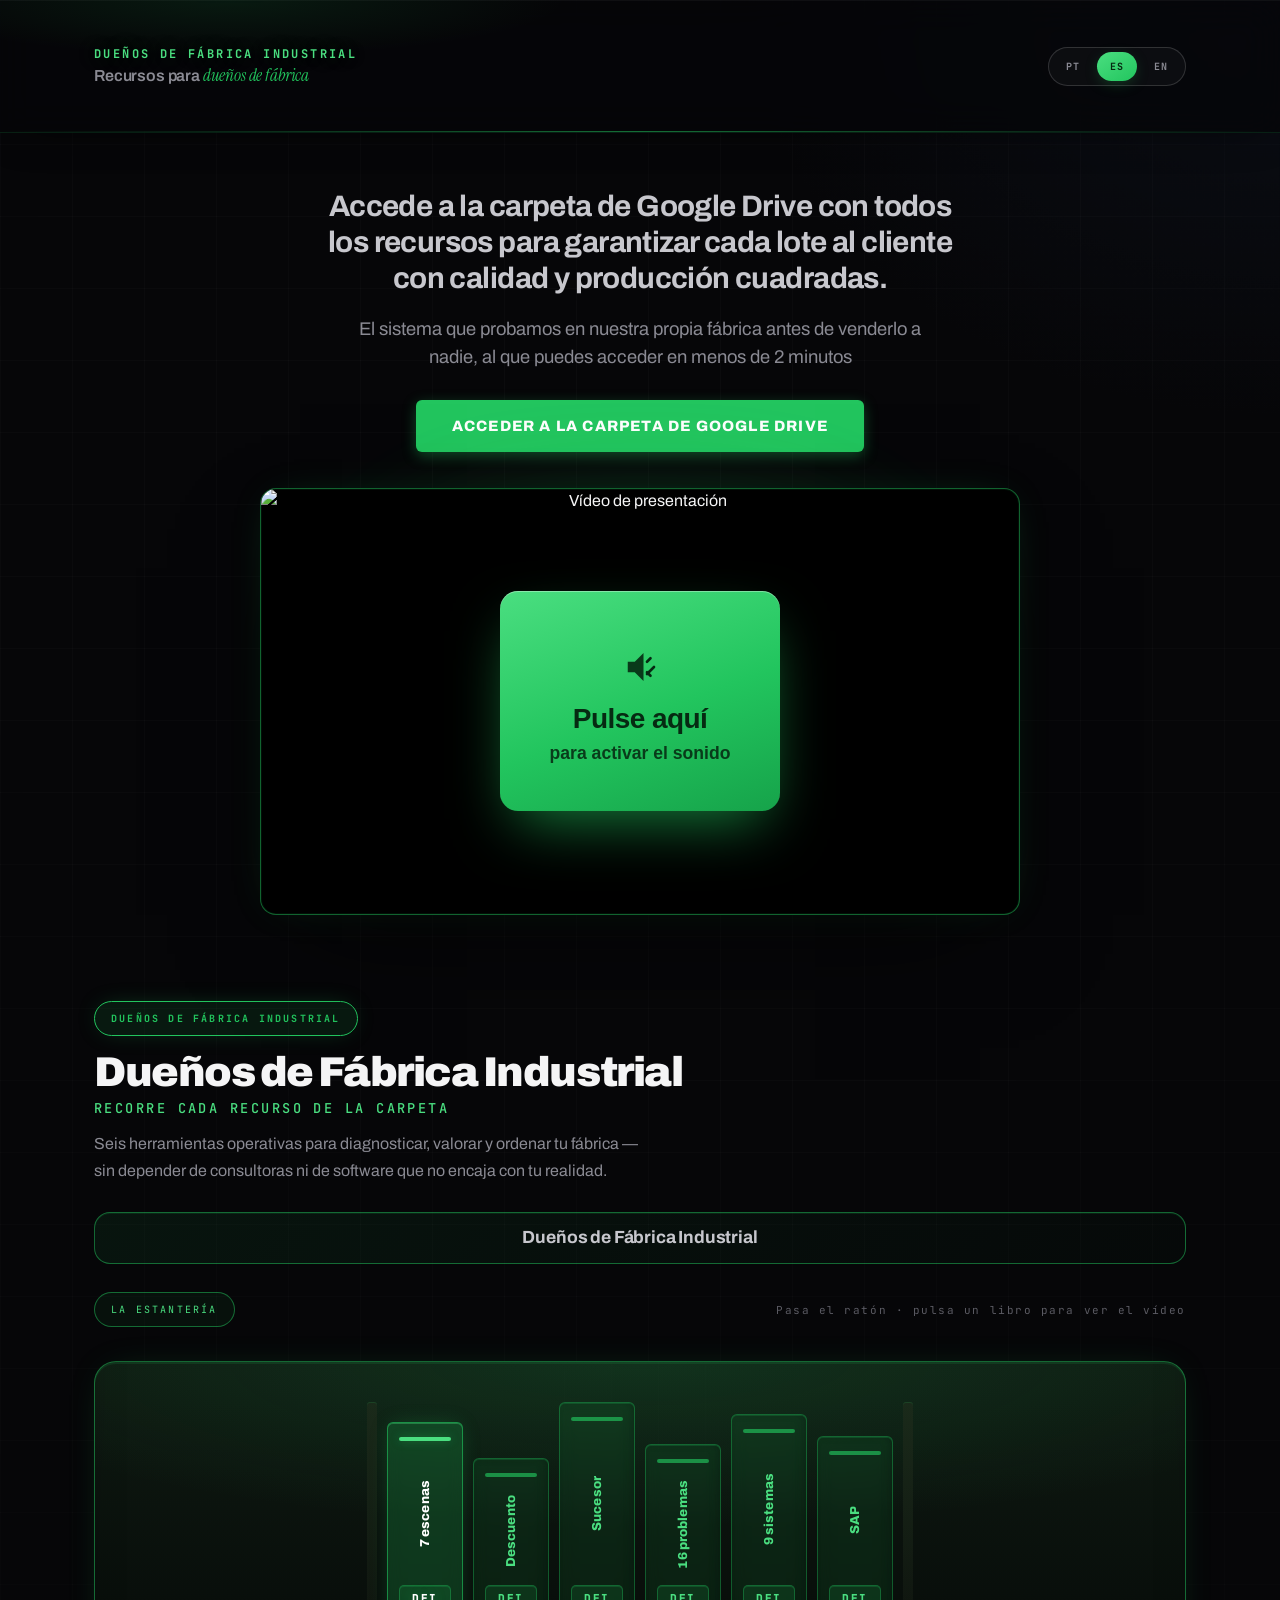
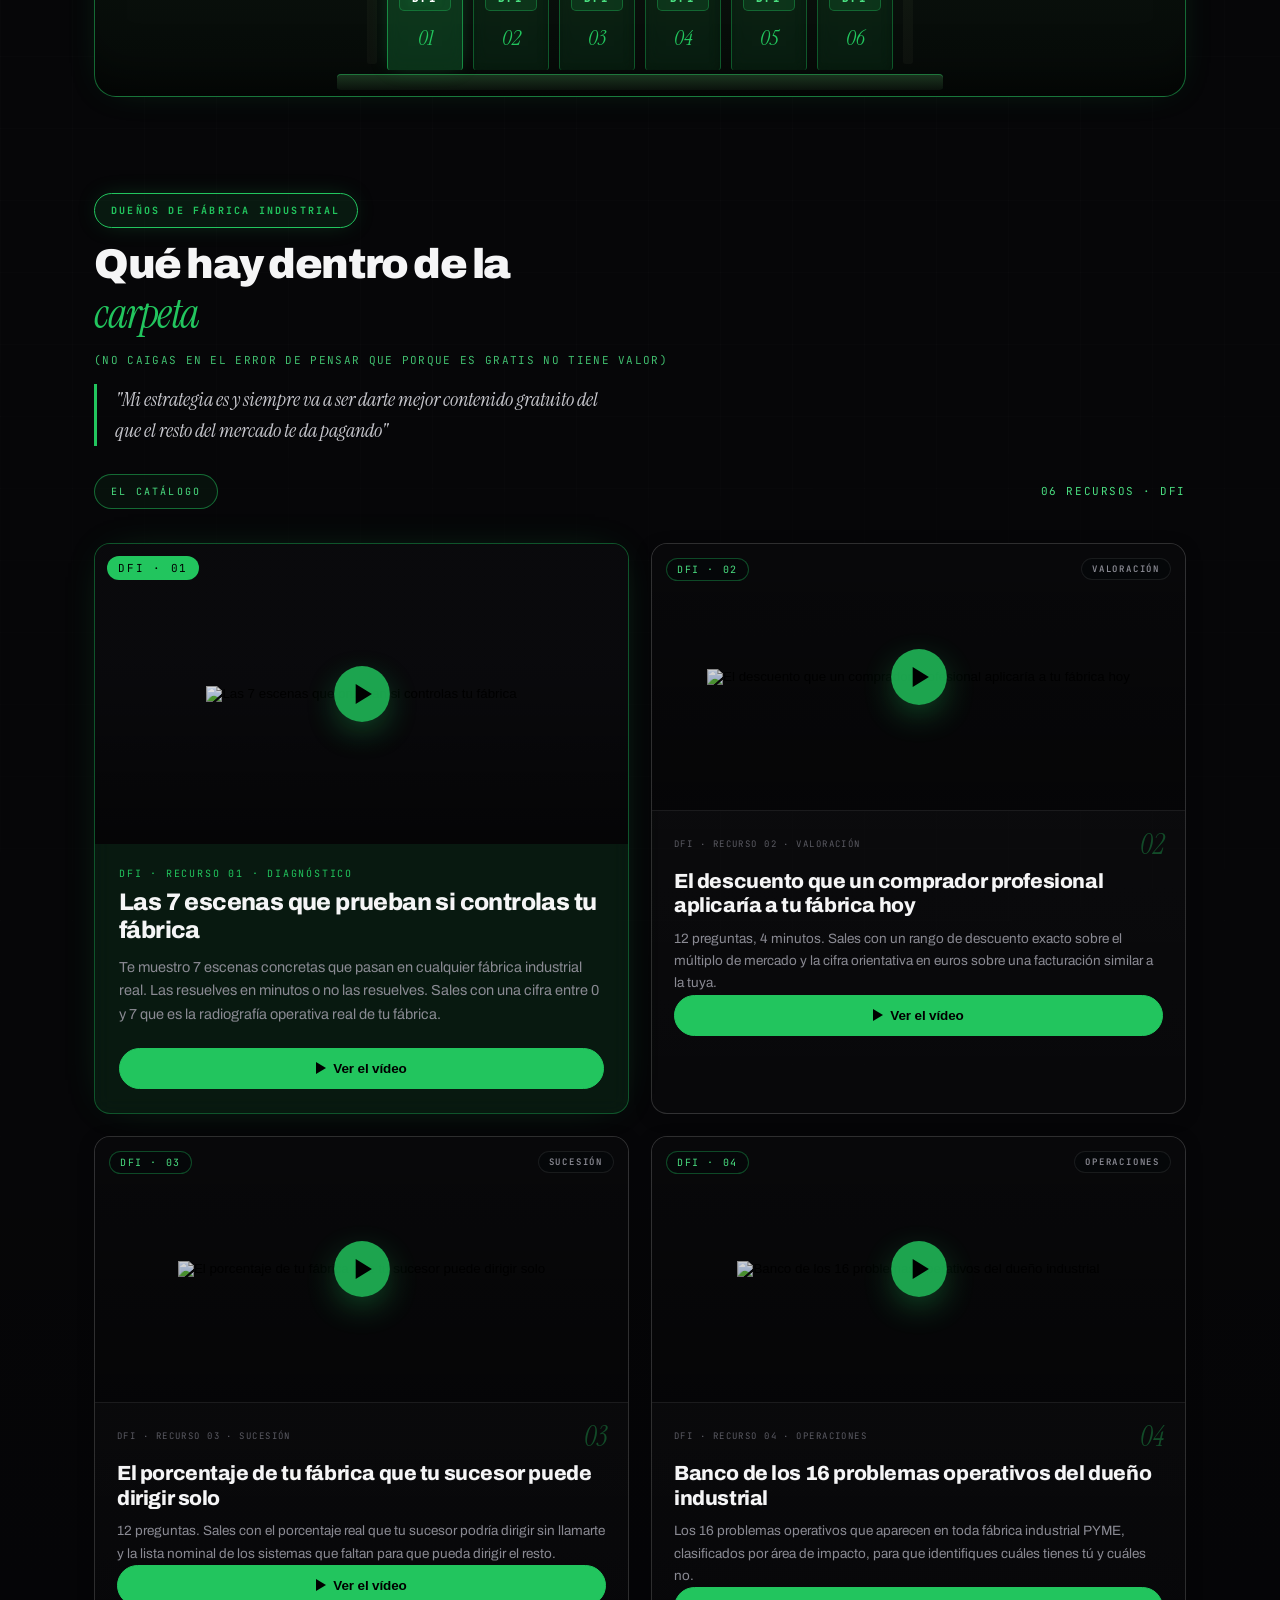
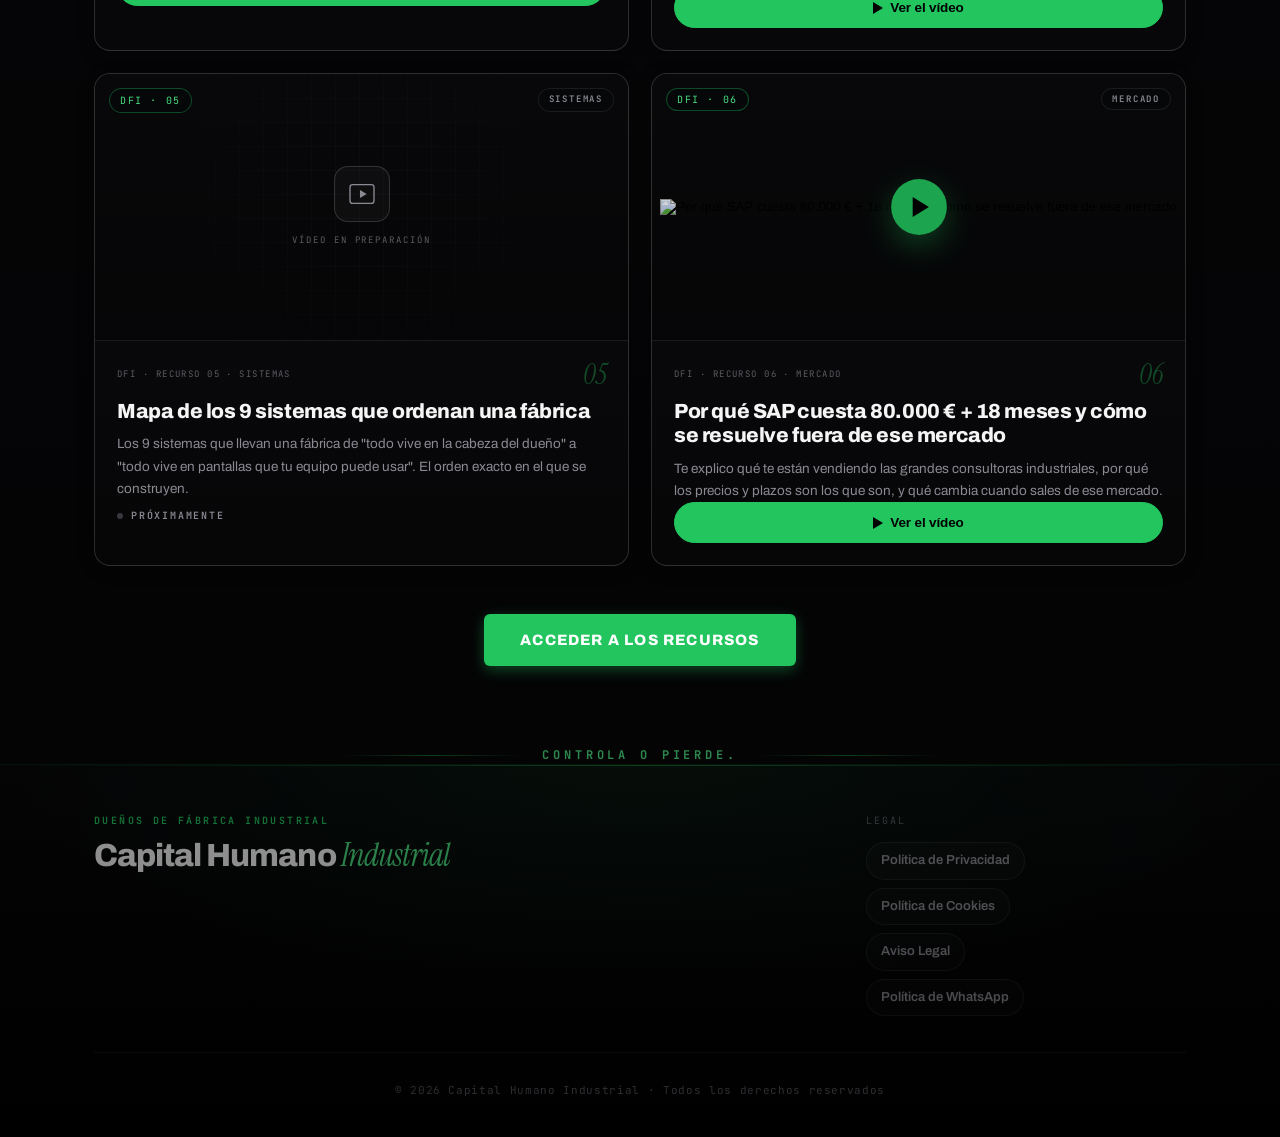
==== index.html @ e91a30bb "Add DFI resources site: HTML, styles, app logic and i18n. Includes the full static library with shel" ====
<!DOCTYPE html>
<html lang="es">
<head>
  <meta charset="UTF-8">
  <meta name="viewport" content="width=device-width, initial-scale=1.0">
  <meta name="description" content="Recursos operativos de Dueños de Fábrica Industrial — Capital Humano Industrial. Diagnóstico, valoración y sistemas para dueños de fábrica PYME.">
  <title>Dueños de Fábrica Industrial · Recursos</title>
  <link rel="stylesheet" href="css/style.css">
</head>
<body>
<div class="enr enr-biblioteca" id="top" data-brand="Dueños de Fábrica Industrial">

  <header class="siteTopbar" aria-label="Cabecera del sitio">
    <div class="siteTopbarLine" aria-hidden="true"></div>
    <div class="siteTopbarInner">
      <a class="siteTopbarBrand" href="#top">
        <span class="siteTopbarCopy">
          <span class="siteTopbarName" data-i18n="brandName">DUEÑOS DE FÁBRICA INDUSTRIAL</span>
          <span class="siteTopbarTag" data-i18n-html="brandTag">Recursos para <span class="serif">dueños de fábrica</span></span>
        </span>
      </a>
      <div class="siteLangSwitch" role="group" aria-label="Idioma" data-i18n-aria="langLabel">
        <button type="button" class="siteLangBtn" data-lang="pt" aria-pressed="false">PT</button>
        <button type="button" class="siteLangBtn is-active" data-lang="es" aria-pressed="true">ES</button>
        <button type="button" class="siteLangBtn" data-lang="en" aria-pressed="false">EN</button>
      </div>
    </div>
    <div class="siteTopbarShine" aria-hidden="true"></div>
  </header>

  <div class="inner">
    <header class="welcome">
      <p class="heroLead" data-rise data-i18n="heroLead">Accede a la carpeta de Google Drive con todos los recursos para garantizar cada lote al cliente con calidad y producción cuadradas.</p>
      <p class="heroSubhead" data-rise data-i18n="heroSubhead">El sistema que probamos en nuestra propia fábrica antes de venderlo a nadie, al que puedes acceder en menos de 2 minutos</p>
      <div class="driveCtaWrap" data-rise>
        <button type="button" class="driveCta" data-openform data-i18n="driveCta">ACCEDER A LA CARPETA DE GOOGLE DRIVE</button>
      </div>
      <div class="introVideo" id="morte-video" data-rise>
        <div class="vslShell">
          <div class="vslGlow"></div>
          <div class="vslFrame">
            <img class="vslPoster" id="vslPoster" src="https://img.youtube.com/vi/6r5Q8hMBE8w/maxresdefault.jpg" alt="Vídeo de presentación">
            <iframe id="introVideo" data-src="https://www.youtube.com/embed/6r5Q8hMBE8w?autoplay=1&mute=0&rel=0&modestbranding=1&playsinline=1" allow="accelerometer; autoplay; clipboard-write; encrypted-media; gyroscope; picture-in-picture; web-share" allowfullscreen title="Vídeo de presentación"></iframe>
            <button type="button" class="vslUnmute" id="vslUnmute" data-i18n-aria="vslUnmuteAria" aria-label="Activar el sonido del vídeo">
              <svg viewBox="0 0 64 64" width="56" height="56" fill="none" aria-hidden="true">
                <path d="M18 26v12h8l10 10V16L26 26h-8Z" fill="currentColor" opacity="0.9"/>
                <path d="M44 22l-4 4M48 32l-8 8M44 42l-4-4" stroke="currentColor" stroke-width="3" stroke-linecap="round"/>
              </svg>
              <span class="vslUnmuteTop" data-i18n="vslUnmuteTop">Pulse aquí</span>
              <span class="vslUnmuteBottom" data-i18n="vslUnmuteBottom">para activar el sonido</span>
            </button>
          </div>
        </div>
      </div>
    </header>

    <section class="section shelfSection" aria-labelledby="shelfTitle">
      <div class="shelfIntro" data-rise>
        <span class="pill pillBrand" data-i18n="pillBrand">DUEÑOS DE FÁBRICA INDUSTRIAL</span>
        <h2 class="sectionTitle shelfTitle" id="shelfTitle">
          <span class="sectionBrandName" data-i18n="shelfBrandName">Dueños de Fábrica Industrial</span>
          <span class="sectionBrandSub" data-i18n="shelfBrandSub">Recorre cada recurso de la carpeta</span>
        </h2>
        <p class="shelfLead" data-i18n="shelfLead">Seis herramientas operativas para diagnosticar, valorar y ordenar tu fábrica — sin depender de consultoras ni de software que no encaja con tu realidad.</p>
      </div>
      <div class="shelfBrandPlaque" data-rise aria-hidden="true">
        <span class="shelfBrandFull" data-i18n="shelfBrandFull">Dueños de Fábrica Industrial</span>
      </div>
      <div class="headRow headRowShelf" data-rise>
        <span class="pill" data-i18n="pillShelf">LA ESTANTERÍA</span>
        <span class="hint" data-i18n="shelfHint">Pasa el ratón · pulsa un libro para ver el vídeo</span>
      </div>
      <div class="shelfStage" data-rise>
        <span class="shelfWall"></span>
        <div class="shelfScroll">
          <div class="shelf" id="enrShelf">
            <span class="bookend"></span>
            <span class="bookend" data-end="r"></span>
            <span class="shelfLedge"></span>
          </div>
        </div>
      </div>
    </section>

    <!-- Vista estantería — carrossel de cartas -->
    <div class="shelfTheater" id="shelfTheater" role="dialog" aria-modal="true" aria-hidden="true" aria-labelledby="shelfTheaterTitle">
      <div class="shelfTheaterBackdrop" aria-hidden="true"></div>
      <div class="shelfTheaterInner">
        <button type="button" class="shelfTheaterClose" id="shelfTheaterClose" data-i18n-aria="theaterClose" aria-label="Cerrar estantería">✕</button>
        <div class="shelfTheaterStage">
          <p class="shelfTheaterDragHint" aria-hidden="true" data-i18n="theaterDragHint">Arrastra con el cursor · ← →</p>
          <div class="shelfTheaterCarousel" id="shelfTheaterCarousel"></div>
          <div class="theaterPlayerShell" id="theaterPlayerShell">
            <div id="theaterYtHost"></div>
            <div class="shelfTheaterNoVideo" id="shelfTheaterNoVideo" hidden>
              <span class="shelfTheaterNoVideoIcon" aria-hidden="true">
                <svg viewBox="0 0 48 48" width="40" height="40" fill="none">
                  <rect x="6" y="10" width="36" height="28" rx="4" stroke="currentColor" stroke-width="2"/>
                  <path d="M21 18l10 6-10 6V18Z" fill="currentColor"/>
                </svg>
              </span>
              <p class="shelfTheaterNoVideoText" data-i18n="theaterNoVideo">Vídeo en preparación</p>
              <p class="shelfTheaterNoVideoHint" data-i18n="theaterNoVideoHint">Selecciona otra carta</p>
            </div>
            <div class="shelfTheaterEnd" id="shelfTheaterEnd" hidden>
              <p class="shelfTheaterEndLabel" data-i18n="theaterEndLabel">Has terminado este recurso</p>
              <button type="button" class="shelfTheaterNextBtn" id="shelfTheaterNextBtn" data-i18n="theaterNext">Ver el próximo vídeo</button>
            </div>
          </div>
        </div>
        <div class="shelfTheaterMeta">
          <span class="shelfTheaterRef" id="shelfTheaterRef"></span>
          <h3 class="shelfTheaterTitle" id="shelfTheaterTitle"></h3>
          <p class="shelfTheaterSummary" id="shelfTheaterSummary"></p>
        </div>
      </div>
    </div>

    <section class="section catalogSection" aria-labelledby="catalogTitle">
      <div class="catalogIntro" data-rise>
        <span class="pill pillBrand" data-i18n="pillBrand">DUEÑOS DE FÁBRICA INDUSTRIAL</span>
        <h2 class="sectionTitle catalogTitle" id="catalogTitle" data-i18n-html="catalogTitle">Qué hay dentro de la <span class="serif">carpeta</span></h2>
        <p class="catalogWarning" data-i18n="catalogWarning">(No caigas en el error de pensar que porque es gratis no tiene valor)</p>
        <p class="catalogQuote" data-i18n="catalogQuote">"Mi estrategia es y siempre va a ser darte mejor contenido gratuito del que el resto del mercado te da pagando"</p>
      </div>
      <div class="headRow headRowCatalog" data-rise>
        <span class="pill" data-i18n="pillCatalog">EL CATÁLOGO</span>
        <span class="count" id="catalogCount">06 RECURSOS · DFI</span>
      </div>
      <div class="catalog" id="enrCatalog"></div>
      <div class="catalogCtaWrap" data-rise>
        <button type="button" class="driveCta" data-openform data-i18n="catalogCta">ACCEDER A LOS RECURSOS</button>
      </div>
    </section>
  </div>

  <div class="siteAnchor">
    <span class="siteAnchorLine"></span>
    <span class="siteAnchorText" data-i18n="siteAnchor">CONTROLA O PIERDE.</span>
    <span class="siteAnchorLine"></span>
  </div>

  <footer class="footerMorte">
    <div class="footerInner">
      <div class="footerMain">
        <div class="footerBrandBlock">
          <span class="footerEyebrow" data-i18n="footerEyebrow">DUEÑOS DE FÁBRICA INDUSTRIAL</span>
          <p class="footerBrand" data-i18n-html="footerBrand">Capital Humano <span class="serif">Industrial</span></p>
        </div>
        <nav class="footerNav" aria-label="Enlaces legales">
          <span class="footerNavLabel" data-i18n="footerNavLabel">Legal</span>
          <ul class="footerLinks">
            <li><a href="https://legal.grupomorte.cloud/politica-de-privacidad" target="_blank" rel="noopener noreferrer" data-i18n="footerPrivacy">Política de Privacidad</a></li>
            <li><a href="https://legal.grupomorte.cloud/politica-de-cookies" target="_blank" rel="noopener noreferrer" data-i18n="footerCookies">Política de Cookies</a></li>
            <li><a href="https://legal.grupomorte.cloud/aviso-legal" target="_blank" rel="noopener noreferrer" data-i18n="footerLegal">Aviso Legal</a></li>
            <li><a href="https://legal.grupomorte.cloud/politica-de-whatsapp" target="_blank" rel="noopener noreferrer" data-i18n="footerWhatsapp">Política de WhatsApp</a></li>
          </ul>
        </nav>
      </div>
      <div class="footerBottom">
        <span class="footerCopy" data-i18n="footerCopy">© 2026 Capital Humano Industrial · Todos los derechos reservados</span>
      </div>
    </div>
  </footer>

  <div class="enrModalOverlay" id="enrModal" role="dialog" aria-modal="true">
    <div class="enrModal">
      <button type="button" class="enrModalClose" id="enrModalClose" data-i18n-aria="modalClose" aria-label="Cerrar">✕</button>
      <div class="enrModalVideo" id="enrModalVideo"></div>
      <div class="enrModalFoot">
        <div class="enrModalInfo">
          <span class="enrModalRef" id="enrModalRef"></span>
          <h3 class="enrModalTitle" id="enrModalTitle"></h3>
        </div>
        <div class="enrModalActions">
          <a id="enrModalYt" href="#" target="_blank" rel="noopener noreferrer" class="fichaLink"><span data-i18n="modalYt">Ver en YouTube</span> <span aria-hidden="true">↗</span></a>
          <a id="enrModalRes" href="#" target="_blank" rel="noopener noreferrer" class="fichaLink fichaLinkPrimary"><span id="enrModalResLbl" data-i18n="modalRes">Abrir recurso</span> <span aria-hidden="true">↗</span></a>
        </div>
      </div>
    </div>
  </div>

  <div class="enrFormOverlay" id="enrForm" role="dialog" aria-modal="true">
    <div class="enrFormDialog">
      <button type="button" class="enrFormClose" id="enrFormClose" data-i18n-aria="modalClose" aria-label="Cerrar">✕</button>
      <div class="enrFormBody">
        <span class="enrFormKicker" data-i18n="formKicker">DUEÑOS DE FÁBRICA INDUSTRIAL</span>
        <h3 class="enrFormTitle" data-i18n-html="formTitle">Accede a la carpeta de <span class="serif">Google Drive</span></h3>
        <p class="enrFormLead" data-i18n="formLead">Completa el formulario para recibir acceso inmediato a los 6 recursos operativos de Capital Humano Industrial.</p>
        <div class="enrGhlSlot">
          <iframe
            src="https://links.youfunnelcloud.com/widget/form/IjdzCD7ggZ2ONUt1MbI7"
            id="inline-IjdzCD7ggZ2ONUt1MbI7"
            data-layout="{'id':'INLINE'}"
            data-trigger-type="alwaysShow"
            data-trigger-value=""
            data-activation-type="alwaysActivated"
            data-activation-value=""
            data-deactivation-type="neverDeactivate"
            data-deactivation-value=""
            data-form-name="Modal Optin MORTE Recursos"
            data-height="656"
            data-layout-iframe-id="inline-IjdzCD7ggZ2ONUt1MbI7"
            data-form-id="IjdzCD7ggZ2ONUt1MbI7"
            title="Modal Optin MORTE Recursos"
            scrolling="no">
          </iframe>
        </div>
      </div>
    </div>
  </div>
</div>

<script src="js/i18n.js"></script>
<script src="https://www.youtube.com/iframe_api" async></script>
<script src="js/app.js"></script>
<script src="https://links.youfunnelcloud.com/js/form_embed.js" async></script>
</body>
</html>
---- css/style.css ----
@import url('https://fonts.googleapis.com/css2?family=Archivo:wght@400;500;600;700;800;900&family=JetBrains+Mono:wght@400;500;600;700&family=Instrument+Serif:ital@0;1&display=swap');

html, body { margin: 0; padding: 0; min-height: 100%; }

  .enr {
    --bg: #060608; --bg-2: #0a0a0e;
    --accent: #22c55e; --accent-strong: #16a34a; --accent-soft: #4ade80; --accent-dim: #15803d;
    --accent-glow: rgba(34,197,94,0.35);
    --text: #f5f5f6; --text-soft: #c7c7cd; --text-muted: #8a8a93; --text-faint: #5b5b63;
    --line: rgba(255,255,255,0.08); --line-strong: rgba(255,255,255,0.15); --line-accent: rgba(34,197,94,0.5);
    --radius-lg: 22px; --radius: 16px; --radius-pill: 999px; --maxw: 1140px;
    --topbar-h: 3.5cm;
    --f-display: "Archivo", system-ui, sans-serif; --f-mono: "JetBrains Mono", ui-monospace, monospace; --f-serif: "Instrument Serif", Georgia, serif;
    position: relative; overflow: hidden; background: var(--bg); color: var(--text);
    font-family: var(--f-display); line-height: 1.5; -webkit-font-smoothing: antialiased;
  }
  .enr *, .enr *::before, .enr *::after { box-sizing: border-box; }
  .enr::before {
    content: ""; position: absolute; inset: 0; z-index: 0; pointer-events: none;
    background-image: linear-gradient(rgba(255,255,255,0.022) 1px, transparent 1px), linear-gradient(90deg, rgba(255,255,255,0.022) 1px, transparent 1px);
    background-size: 72px 72px;
    -webkit-mask-image: radial-gradient(circle at 50% 12%, #000 0%, transparent 70%);
    mask-image: radial-gradient(circle at 50% 12%, #000 0%, transparent 70%);
  }
  .enr::after {
    content: ""; position: absolute; inset: 0; z-index: 0; pointer-events: none;
    background: radial-gradient(1100px 600px at 50% -8%, rgba(34,197,94,0.07), transparent 65%), radial-gradient(900px 700px at 100% 0%, rgba(43,70,120,0.12), transparent 60%), linear-gradient(180deg, transparent 60%, rgba(0,0,0,0.5));
  }
  .enr .inner { position: relative; z-index: 1; padding-top: var(--topbar-h); }
  .enr a { color: inherit; text-decoration: none; }

  /* —— Barra superior —— */
  .enr .siteTopbar {
    position: fixed; top: 0; left: 0; right: 0; z-index: 9000;
    background: rgba(6, 6, 8, 0.78);
    backdrop-filter: blur(18px) saturate(140%);
    -webkit-backdrop-filter: blur(18px) saturate(140%);
    border-bottom: 1px solid rgba(34, 197, 94, 0.14);
    box-shadow: 0 1px 0 rgba(255,255,255,0.04) inset, 0 12px 40px -20px rgba(0,0,0,0.65);
  }
  .enr .siteTopbarLine {
    position: absolute; left: 0; right: 0; bottom: 0; height: 1px;
    background: linear-gradient(90deg, transparent 0%, rgba(34,197,94,0.15) 15%, rgba(34,197,94,0.55) 50%, rgba(34,197,94,0.15) 85%, transparent 100%);
    pointer-events: none;
  }
  .enr .siteTopbarShine {
    position: absolute; inset: 0; pointer-events: none;
    background: radial-gradient(480px 80px at 18% 0%, rgba(34,197,94,0.12), transparent 70%);
    opacity: 0.9;
  }
  .enr .siteTopbarInner {
    position: relative; z-index: 1;
    display: flex; align-items: center; justify-content: space-between; gap: 20px;
    max-width: var(--maxw); margin: 0 auto;
    padding: 0 24px;
    height: var(--topbar-h);
    min-height: var(--topbar-h);
  }
  .enr .siteTopbarBrand {
    display: flex; align-items: center;
    min-width: 0; flex: 1 1 auto;
    transition: opacity 0.2s ease;
  }
  .enr .siteTopbarBrand:hover { opacity: 0.92; }
  .enr .siteTopbarCopy {
    display: flex; flex-direction: column; justify-content: center; gap: 4px;
    min-width: 0;
  }
  .enr .siteTopbarName {
    font-family: var(--f-mono);
    font-size: clamp(10px, 1.6vw, 12px);
    font-weight: 700;
    letter-spacing: 0.2em;
    text-transform: uppercase;
    color: var(--accent-soft);
    line-height: 1.2;
    text-shadow: 0 0 24px rgba(34,197,94,0.25);
  }
  .enr .siteTopbarTag {
    font-size: clamp(0.85rem, 1.5vw, 1rem);
    font-weight: 600;
    letter-spacing: -0.01em;
    color: var(--text-muted);
    line-height: 1.2;
  }
  .enr .siteTopbarTag .serif {
    font-size: 1.05em;
    color: var(--accent);
  }
  .enr .siteLangSwitch {
    display: flex; align-items: center; gap: 4px;
    flex: 0 0 auto;
    padding: 4px;
    border-radius: var(--radius-pill);
    border: 1px solid var(--line-strong);
    background: rgba(255,255,255,0.03);
  }
  .enr .siteLangBtn {
    min-width: 40px;
    padding: 8px 12px;
    border: none; border-radius: var(--radius-pill);
    background: transparent;
    font-family: var(--f-mono); font-size: 10px;
    font-weight: 700; letter-spacing: 0.12em;
    color: var(--text-muted);
    cursor: pointer;
    transition: color 0.2s ease, background 0.2s ease, box-shadow 0.2s ease;
  }
  .enr .siteLangBtn:hover {
    color: var(--accent-soft);
    background: rgba(34,197,94,0.08);
  }
  .enr .siteLangBtn.is-active {
    color: #062a12;
    background: linear-gradient(145deg, var(--accent-soft), var(--accent));
    box-shadow: 0 4px 16px -4px var(--accent-glow);
  }

  @media (max-width: 560px) {
    .enr .siteTopbarInner { padding: 0 14px; gap: 10px; }
    .enr .siteTopbarName { letter-spacing: 0.12em; font-size: 9px; }
    .enr .siteTopbarTag { font-size: 0.75rem; }
    .enr .siteLangBtn { min-width: 34px; padding: 7px 9px; font-size: 9px; }
  }

  .enr h1, .enr h2, .enr h3 { margin: 0; }
  .enr p { margin: 0; }
  .enr ::selection { background: var(--accent); color: #000; }
  .enr .serif { font-family: var(--f-serif); font-style: italic; font-weight: 400; color: var(--accent); }

  .enr .welcome { position: relative; max-width: 880px; margin: 0 auto; padding: 36px 24px 30px; text-align: center; }
  .enr .brandKicker { display: block; margin: 0 auto 30px; font-family: var(--f-mono); font-size: clamp(15px, 2.9vw, 21px); font-weight: 600; letter-spacing: 0.2em; text-transform: uppercase; color: var(--accent-soft); min-height: 1.4em; white-space: nowrap; }
  .enr .brandTypeCursor { display: inline-block; width: 2px; height: 0.95em; margin-left: 3px; vertical-align: -0.08em; background: var(--accent); animation: brandCursorBlink 0.75s step-end infinite; }
  .enr .brandTypeCursor.done { opacity: 0; animation: none; transition: opacity 0.35s ease; }
  @keyframes brandCursorBlink { 50% { opacity: 0; } }
  .enr .eyebrow { font-family: var(--f-mono); font-size: 11px; letter-spacing: 0.3em; color: var(--text-muted); }
  .enr .heroPill { display: inline-flex; align-items: center; gap: 9px; font-family: var(--f-mono); font-size: 10px; letter-spacing: 0.22em; text-transform: uppercase; color: var(--text-soft); background: rgba(255,255,255,0.03); border: 1px solid var(--line-strong); border-radius: var(--radius-pill); padding: 9px 18px; }
  .enr .heroPill svg { color: var(--accent); flex: 0 0 auto; }
  .enr .welcomeTitle { margin: 30px auto 0; font-size: clamp(2.8rem, 8vw, 5rem); font-weight: 900; letter-spacing: -0.04em; line-height: 0.95; }
  .enr .welcomeTitle .serif { color: var(--accent); }
  .enr .heroLead { margin: 20px auto 0; max-width: 640px; font-size: clamp(1.25rem, 3vw, 1.85rem); font-weight: 700; letter-spacing: -0.02em; line-height: 1.22; color: var(--text-soft); }
  .enr .heroLead .serif { color: var(--accent); }
  .enr .heroSubhead { margin: 18px auto 0; max-width: 52ch; font-size: clamp(1rem, 2.2vw, 1.15rem); line-height: 1.55; color: var(--text-muted); }
  .enr .driveCtaWrap { display: flex; flex-direction: column; align-items: center; gap: 18px; margin-top: 28px; }
  .enr .driveCta { display: inline-block; padding: 18px 36px; border: none; border-radius: 6px; background: var(--accent); color: #fff; font-family: var(--f-display); font-size: 15px; font-weight: 800; letter-spacing: 0.08em; text-transform: uppercase; cursor: pointer; box-shadow: 0 4px 14px rgba(34,197,94,0.35); transition: transform 0.2s ease, box-shadow 0.2s ease, background 0.2s ease; }
  .enr .driveCta:hover { transform: translateY(-3px); background: var(--accent-soft); color: #062a12; box-shadow: 0 10px 28px rgba(34,197,94,0.55); }
  .enr .catalogCtaWrap { display: flex; justify-content: center; margin-top: 48px; }
  .enr .hl { color: var(--accent); }
  .enr .heroNote { display: inline-flex; align-items: center; gap: 12px; max-width: 64ch; margin: 24px auto 0; padding: 13px 20px; border-radius: var(--radius-pill); border: 1px solid var(--line-accent); background: rgba(34,197,94,0.05); color: var(--text-soft); font-size: 14px; line-height: 1.5; text-align: left; }
  .enr .heroNoteDot { flex: 0 0 auto; width: 9px; height: 9px; border-radius: 50%; background: var(--accent); box-shadow: 0 0 14px var(--accent-glow); }
  .enr .welcomeSub { margin: 22px auto 0; max-width: 52ch; font-size: 16.5px; line-height: 1.6; color: var(--text-muted); }

  .enr .introVideo { max-width: 760px; margin: 36px auto 0; }

  /* CTA (legado — não usado) */
  .enr .ctaWrap { display: flex; flex-direction: column; align-items: center; gap: 14px; margin-top: 38px; }
  .enr .ctaBtn { display: inline-flex; align-items: center; gap: 10px; padding: 16px 30px; border-radius: var(--radius-pill); background: var(--accent); color: #000; font-size: 16px; font-weight: 800; letter-spacing: -0.01em; border: none; cursor: pointer; box-shadow: 0 16px 44px -14px var(--accent-glow); transition: transform 0.15s ease, background 0.2s ease, box-shadow 0.2s ease; }
  .enr .ctaBtn:hover { transform: translateY(-2px); background: var(--accent-strong); box-shadow: 0 22px 56px -12px var(--accent-glow); }
  .enr .ctaBtn svg { color: #000; transition: transform 0.2s ease; }
  .enr .ctaBtn:hover svg { transform: translateX(4px); }
  .enr .ctaNote { font-family: var(--f-mono); font-size: 11px; letter-spacing: 0.22em; text-transform: uppercase; color: var(--text-faint); }
  .enr .vslShell { position: relative; }
  .enr .vslGlow { position: absolute; inset: -8% -6%; z-index: 0; background: radial-gradient(60% 60% at 50% 35%, var(--accent-glow), transparent 70%); filter: blur(36px); opacity: 0.7; }
  .enr .vslFrame { position: relative; z-index: 1; aspect-ratio: 16/9; border-radius: var(--radius); border: 1px solid var(--line-accent); background: #000; overflow: hidden; box-shadow: 0 40px 110px -40px rgba(0,0,0,0.9), 0 0 40px -20px var(--accent-glow), inset 0 0 0 1px rgba(34,197,94,0.08); }
  .enr .vslPoster { position: absolute; inset: 0; z-index: 1; width: 100%; height: 100%; object-fit: cover; }
  .enr .vslPoster.hidden { opacity: 0; pointer-events: none; transition: opacity 0.35s ease; }
  .enr .vslFrame iframe { position: absolute; inset: 0; z-index: 2; width: 100%; height: 100%; border: 0; opacity: 0; pointer-events: none; }
  .enr .vslFrame iframe.is-playing { opacity: 1; pointer-events: auto; }
  .enr .vslUnmute {
    position: absolute; inset: 0; z-index: 3; margin: auto; width: min(280px, 72%); height: min(220px, 58%);
    display: flex; flex-direction: column; align-items: center; justify-content: center; gap: 10px;
    padding: 28px 24px; border: none; border-radius: 18px; cursor: pointer;
    background: linear-gradient(160deg, var(--accent-soft), var(--accent) 55%, var(--accent-strong));
    color: #062a12; box-shadow: 0 24px 60px -16px rgba(34,197,94,0.65), inset 0 1px 0 rgba(255,255,255,0.35);
    transition: transform 0.18s ease, box-shadow 0.18s ease, opacity 0.25s ease;
  }
  .enr .vslUnmute:hover { transform: scale(1.03); box-shadow: 0 28px 70px -14px rgba(34,197,94,0.75), inset 0 1px 0 rgba(255,255,255,0.4); }
  .enr .vslUnmute.hidden { opacity: 0; pointer-events: none; }
  .enr .vslUnmuteTop { font-size: clamp(1.35rem, 3.2vw, 1.75rem); font-weight: 900; letter-spacing: -0.02em; line-height: 1; }
  .enr .vslUnmuteBottom { font-size: clamp(0.95rem, 2.2vw, 1.1rem); font-weight: 700; line-height: 1.2; opacity: 0.88; }

  .enr .section { max-width: var(--maxw); margin: 0 auto; padding: 0 24px; }
  .enr .shelfSection { margin: 56px auto 0; }
  .enr .catalogSection { margin: 96px auto 0; }

  /* —— DFI: intro das secções —— */
  .enr .shelfIntro,
  .enr .catalogIntro {
    display: flex; flex-direction: column; align-items: flex-start; gap: 16px;
    max-width: 780px; margin-bottom: 28px;
  }
  .enr .pillBrand {
    border-color: var(--accent) !important;
    color: var(--accent) !important;
    background: rgba(34,197,94,0.1) !important;
    box-shadow: 0 0 24px -8px var(--accent-glow);
    font-weight: 700;
  }
  .enr .shelfTitle,
  .enr .catalogTitle { display: flex; flex-direction: column; gap: 8px; }
  .enr .sectionBrandName {
    display: block;
    font-size: clamp(1.7rem, 4.4vw, 2.6rem);
    font-weight: 900;
    letter-spacing: -0.035em;
    line-height: 1;
    color: var(--text);
  }
  .enr .sectionBrandSub {
    display: block;
    font-family: var(--f-mono);
    font-size: clamp(0.75rem, 1.8vw, 0.85rem);
    font-weight: 500;
    letter-spacing: 0.18em;
    text-transform: uppercase;
    color: var(--accent-soft);
  }
  .enr .shelfLead {
    max-width: 62ch;
    font-size: 16px;
    line-height: 1.65;
    color: var(--text-muted);
  }
  .enr .shelfBrandPlaque {
    display: flex; align-items: center; justify-content: center;
    margin-bottom: 28px; padding: 12px 20px;
    border-radius: var(--radius);
    border: 1px solid var(--line-accent);
    background: linear-gradient(135deg, rgba(34,197,94,0.08), rgba(34,197,94,0.02));
    box-shadow: inset 0 1px 0 rgba(34,197,94,0.12);
  }
  .enr .shelfBrandFull {
    font-size: clamp(0.95rem, 2vw, 1.1rem);
    font-weight: 700;
    letter-spacing: -0.01em;
    color: var(--text-soft);
    text-align: center;
  }
  .enr .catalogWarning {
    font-family: var(--f-mono);
    font-size: 11px;
    letter-spacing: 0.12em;
    text-transform: uppercase;
    color: var(--accent-soft);
    opacity: 0.85;
  }
  .enr .catalogQuote {
    max-width: 58ch;
    font-family: var(--f-serif);
    font-style: italic;
    font-size: clamp(1.05rem, 2.2vw, 1.25rem);
    line-height: 1.55;
    color: var(--text-soft);
    padding-left: 18px;
    border-left: 3px solid var(--accent);
  }
  .enr .headRowShelf,
  .enr .headRowCatalog { margin-top: 4px; }

  .enr .headRow { display: flex; align-items: center; gap: 18px; flex-wrap: wrap; margin-bottom: 34px; }
  .enr .pill { display: inline-flex; align-items: center; font-family: var(--f-mono); font-size: 10px; letter-spacing: 0.22em; color: var(--text-soft); border: 1px solid var(--line-strong); border-radius: var(--radius-pill); padding: 9px 16px; }
  .enr .sectionTitle { font-size: clamp(1.7rem, 4.4vw, 2.6rem); font-weight: 900; letter-spacing: -0.035em; line-height: 1; }
  .enr .hint, .enr .count { margin-left: auto; font-family: var(--f-mono); font-size: 11px; letter-spacing: 0.14em; color: var(--text-faint); }

  .enr .shelfSection .pill,
  .enr .catalogSection .pill { border-color: var(--line-accent); color: var(--accent-soft); background: rgba(34,197,94,0.06); }
  .enr .shelfSection .sectionTitle .serif,
  .enr .catalogSection .sectionTitle .serif { color: var(--accent); }
  .enr .catalogSection .count { color: var(--accent-soft); }

  .enr .shelfStage { position: relative; border-radius: var(--radius-lg); border: 1px solid var(--line-accent); overflow: hidden; background: radial-gradient(120% 90% at 50% 0%, rgba(34,197,94,0.14), transparent 55%), linear-gradient(180deg, #0f1a12, #060a08); box-shadow: inset 0 2px 0 rgba(34,197,94,0.12), inset 0 -40px 60px -40px rgba(0,0,0,0.9), 0 0 40px -20px var(--accent-glow); }
  .enr .shelfWall { position: absolute; inset: 0; pointer-events: none; background-image: repeating-linear-gradient(90deg, transparent 0, transparent 46px, rgba(255,255,255,0.018) 47px); -webkit-mask-image: radial-gradient(circle at 50% 30%, #000, transparent 80%); mask-image: radial-gradient(circle at 50% 30%, #000, transparent 80%); }
  .enr .shelfScroll { position: relative; overflow-x: auto; overflow-y: hidden; scrollbar-width: thin; scrollbar-color: var(--line-strong) transparent; }
  .enr .shelf { position: relative; display: flex; align-items: flex-end; gap: 10px; width: max-content; margin: 0 auto; padding: 40px 30px 26px; }
  .enr .shelfLedge { position: absolute; left: 0; right: 0; bottom: 6px; height: 16px; border-radius: 4px; background: linear-gradient(180deg, #1c3620, #0a120c); box-shadow: 0 18px 30px -12px rgba(0,0,0,0.8), inset 0 1px 0 rgba(34,197,94,0.45); }
  .enr .bookend { align-self: stretch; width: 10px; margin-bottom: 6px; border-radius: 3px; background: linear-gradient(180deg, #1a2a1a, #0d110d); box-shadow: inset 0 1px 0 rgba(34,197,94,0.15); z-index: 2; }
  .enr .spine {
    position: relative; z-index: 2; display: flex; flex-direction: column; align-items: center; justify-content: space-between;
    width: 76px; padding: 14px 0 16px; border-radius: 6px 6px 3px 3px;
    background: rgba(34, 197, 94, 0.1);
    border: 1px solid rgba(34, 197, 94, 0.35);
    border-bottom: none;
    box-shadow: inset 0 1px 0 rgba(34, 197, 94, 0.2), inset -4px 0 12px -6px rgba(0, 0, 0, 0.4);
    backdrop-filter: blur(8px);
    -webkit-backdrop-filter: blur(8px);
    transition: transform 0.28s cubic-bezier(0.22,1,0.36,1), box-shadow 0.28s ease, border-color 0.28s ease, background 0.28s ease;
    cursor: pointer;
    font: inherit; color: inherit; appearance: none; -webkit-appearance: none;
  }
  .enr .spine:hover {
    transform: translateY(-16px);
    background: rgba(34, 197, 94, 0.18);
    border-color: rgba(34, 197, 94, 0.55);
    box-shadow: 0 26px 40px -18px rgba(0,0,0,0.9), 0 0 30px -10px var(--accent-glow), inset 0 1px 0 rgba(34, 197, 94, 0.3);
  }
  .enr .spineCap { width: 70%; height: 4px; border-radius: 2px; background: var(--accent); opacity: 0.65; }
  .enr .spineTitle { writing-mode: vertical-rl; transform: rotate(180deg); font-weight: 800; font-size: 13px; letter-spacing: 0.01em; line-height: 1.1; color: var(--accent-soft); max-height: 170px; overflow: hidden; white-space: nowrap; }
  .enr .spineFoot { display: flex; flex-direction: column; align-items: center; gap: 10px; }
  .enr .spineMark { display: grid; place-items: center; width: 52px; height: 26px; border-radius: 5px; background: rgba(34, 197, 94, 0.12); border: 1px solid rgba(34, 197, 94, 0.35); box-shadow: inset 0 1px 0 rgba(34, 197, 94, 0.2); }
  .enr .spineBrand {
    font-family: var(--f-mono);
    font-size: 11px;
    font-weight: 800;
    letter-spacing: 0.14em;
    color: var(--accent-soft);
    line-height: 1;
  }
  .enr .spine.accent .spineBrand { color: #fff; text-shadow: 0 0 12px var(--accent-glow); }
  .enr .spineNum { font-family: var(--f-serif); font-style: italic; font-size: 22px; color: var(--accent); }
  .enr .spine.accent {
    background: rgba(34, 197, 94, 0.22);
    border-color: rgba(34, 197, 94, 0.6);
    box-shadow: inset 0 1px 0 rgba(74, 222, 128, 0.35), 0 0 20px -6px var(--accent-glow);
  }
  .enr .spine.accent:hover { background: rgba(34, 197, 94, 0.3); }
  .enr .spine.accent .spineCap { background: var(--accent-soft); opacity: 1; box-shadow: 0 0 10px var(--accent-glow); }
  .enr .spine.accent .spineTitle { color: #fff; }

  .enr .catalog { display: grid; grid-template-columns: repeat(2, 1fr); gap: 22px; }

  /* —— Card base —— */
  .enr .ficha {
    position: relative; display: flex; flex-direction: column;
    border-radius: var(--radius);
    overflow: hidden; scroll-margin-top: 24px;
    transition: transform 0.25s ease, box-shadow 0.25s ease, background 0.25s ease, border-color 0.25s ease;
  }

  /* Card 01 — destacado (mantém verde transparente) */
  .enr .ficha--featured {
    border: 1px solid rgba(34, 197, 94, 0.35);
    background: rgba(34, 197, 94, 0.1);
    backdrop-filter: blur(10px);
    -webkit-backdrop-filter: blur(10px);
    box-shadow: inset 0 1px 0 rgba(34, 197, 94, 0.15), 0 0 40px -20px var(--accent-glow);
  }
  .enr .ficha--featured:hover {
    transform: translateY(-4px);
    background: rgba(34, 197, 94, 0.16);
    border-color: rgba(34, 197, 94, 0.55);
    box-shadow: 0 30px 70px -40px var(--accent-glow), inset 0 1px 0 rgba(34, 197, 94, 0.25);
  }
  .enr .ficha--featured .fichaDivider { display: none; }
  .enr .ficha--featured .fichaHead { display: block; }
  .enr .ficha--featured .fichaModule { display: block; }

  /* Cards 02–06 — estilo profissional */
  .enr .ficha--pro {
    border: 1px solid var(--line-strong);
    background: linear-gradient(180deg, rgba(255,255,255,0.03) 0%, rgba(255,255,255,0.01) 100%);
    box-shadow: 0 4px 24px -12px rgba(0,0,0,0.5);
  }
  .enr .ficha--pro:hover {
    transform: translateY(-3px);
    border-color: rgba(34, 197, 94, 0.28);
    box-shadow: 0 20px 50px -30px rgba(0,0,0,0.7), 0 0 0 1px rgba(34,197,94,0.08);
  }
  .enr .ficha--pro .fichaThumb {
    aspect-ratio: 16/8;
    background: #08080a;
    border-bottom: 1px solid var(--line);
  }
  .enr .ficha--pro .fichaThumbShade {
    background: linear-gradient(180deg, rgba(0,0,0,0) 0%, rgba(0,0,0,0.35) 100%);
  }
  .enr .ficha--pro .fichaRef {
    top: 14px; left: 14px;
    background: rgba(6, 8, 10, 0.82);
    color: var(--accent-soft);
    border: 1px solid rgba(34, 197, 94, 0.35);
    font-size: 10px;
    padding: 4px 10px;
    backdrop-filter: blur(6px);
  }
  .enr .ficha--pro .fichaCat {
    position: absolute; top: 14px; right: 14px; z-index: 2;
    font-family: var(--f-mono);
    font-size: 9px; font-weight: 600;
    letter-spacing: 0.2em; text-transform: uppercase;
    color: var(--text-muted);
    background: rgba(6, 8, 10, 0.82);
    border: 1px solid var(--line);
    border-radius: var(--radius-pill);
    padding: 4px 10px;
    backdrop-filter: blur(6px);
  }
  .enr .ficha--pro .fichaBody { padding: 20px 22px 22px; gap: 0; }
  .enr .ficha--pro .fichaHead {
    display: flex; align-items: center; justify-content: space-between; gap: 12px;
    margin-bottom: 10px;
  }
  .enr .ficha--pro .fichaModule {
    font-size: 9px;
    letter-spacing: 0.16em;
    color: var(--text-faint);
    flex: 1;
    min-width: 0;
    white-space: nowrap;
    overflow: hidden;
    text-overflow: ellipsis;
  }
  .enr .ficha--pro .fichaIndex {
    flex: 0 0 auto;
    font-family: var(--f-serif);
    font-style: italic;
    font-size: 1.75rem;
    line-height: 1;
    color: rgba(34, 197, 94, 0.35);
    letter-spacing: -0.02em;
  }
  .enr .ficha--pro .fichaTitle {
    margin-top: 0;
    font-size: clamp(1.05rem, 2vw, 1.28rem);
    font-weight: 800;
    letter-spacing: -0.02em;
    line-height: 1.2;
    color: var(--text);
  }
  .enr .ficha--pro .fichaSummary {
    margin-top: 10px;
    font-size: 13.5px;
    line-height: 1.65;
    color: var(--text-muted);
    display: -webkit-box;
    -webkit-line-clamp: 3;
    -webkit-box-orient: vertical;
    overflow: hidden;
  }
  .enr .ficha--pro .fichaDivider {
    height: 1px;
    margin: 18px 0 16px;
    background: linear-gradient(90deg, transparent, var(--line-strong), transparent);
  }
  .enr .ficha--pro .fichaLinks { margin-top: 0; }

  /* Área de vídeo pendente — cards pro */
  .enr .fichaThumbPro {
    position: relative;
    display: flex; flex-direction: column; align-items: center; justify-content: center;
    gap: 12px;
    width: 100%; height: 100%;
    min-height: 140px;
    color: var(--text-faint);
  }
  .enr .fichaThumbGrid {
    position: absolute; inset: 0;
    background-image:
      linear-gradient(rgba(255,255,255,0.025) 1px, transparent 1px),
      linear-gradient(90deg, rgba(255,255,255,0.025) 1px, transparent 1px);
    background-size: 24px 24px;
    -webkit-mask-image: radial-gradient(circle at 50% 50%, #000 20%, transparent 75%);
    mask-image: radial-gradient(circle at 50% 50%, #000 20%, transparent 75%);
    pointer-events: none;
  }
  .enr .fichaThumbIcon {
    position: relative; z-index: 1;
    display: grid; place-items: center;
    width: 56px; height: 56px;
    border-radius: 14px;
    border: 1px solid var(--line-strong);
    background: rgba(255,255,255,0.03);
    color: var(--text-muted);
    transition: color 0.25s ease, border-color 0.25s ease;
  }
  .enr .ficha--pro:hover .fichaThumbIcon {
    color: var(--accent-soft);
    border-color: rgba(34, 197, 94, 0.3);
  }
  .enr .fichaThumbStatus {
    position: relative; z-index: 1;
    font-family: var(--f-mono);
    font-size: 9px;
    letter-spacing: 0.22em;
    text-transform: uppercase;
    color: var(--text-faint);
  }
  .enr .fichaStatusBadge {
    display: inline-flex; align-items: center; gap: 8px;
    font-family: var(--f-mono);
    font-size: 10px; font-weight: 600;
    letter-spacing: 0.18em; text-transform: uppercase;
    color: var(--text-muted);
    padding: 8px 0 0;
  }
  .enr .fichaStatusDot {
    width: 6px; height: 6px; border-radius: 50%;
    background: var(--text-faint);
    opacity: 0.6;
  }

  .enr .fichaThumb { position: relative; display: block; width: 100%; aspect-ratio: 16/9; overflow: hidden; background: #0a0a0d; border: 0; padding: 0; cursor: pointer; }
  .enr .fichaImg { width: 100%; height: 100%; object-fit: cover; transition: transform 0.45s cubic-bezier(0.22,1,0.36,1); }
  .enr .ficha:hover .fichaImg { transform: scale(1.05); }
  .enr .fichaThumbShade { position: absolute; inset: 0; background: linear-gradient(180deg, rgba(0,0,0,0.05) 40%, rgba(0,0,0,0.55)); pointer-events: none; }
  .enr .fichaPlay { position: absolute; inset: 0; margin: auto; width: 62px; height: 62px; display: grid; place-items: center; border-radius: 50%; background: rgba(34,197,94,0.92); box-shadow: 0 12px 40px -8px rgba(34,197,94,0.6); transform: scale(0.9); opacity: 0.9; transition: transform 0.25s ease, opacity 0.25s ease; }
  .enr .ficha:hover .fichaPlay { transform: scale(1); opacity: 1; }
  .enr .fichaPlayTri { width: 0; height: 0; margin-left: 4px; border-style: solid; border-width: 11px 0 11px 18px; border-color: transparent transparent transparent #000; }
  .enr .fichaRef { position: absolute; top: 12px; left: 12px; z-index: 2; font-family: var(--f-mono); font-size: 11px; letter-spacing: 0.16em; color: #000; background: var(--accent); border-radius: var(--radius-pill); padding: 5px 11px; }
  .enr .fichaBody { display: flex; flex-direction: column; padding: 22px 24px 24px; }
  .enr .fichaHead { display: block; }
  .enr .fichaModule { font-family: var(--f-mono); font-size: 10px; letter-spacing: 0.18em; color: var(--accent); }
  .enr .fichaTitle { margin-top: 8px; font-size: clamp(1.2rem, 2.4vw, 1.5rem); font-weight: 800; letter-spacing: -0.025em; line-height: 1.15; }
  .enr .fichaSummary { margin-top: 12px; font-size: 14.5px; line-height: 1.6; color: var(--text-muted); }
  .enr .fichaDivider { display: none; }
  .enr .fichaLinks { display: flex; flex-wrap: wrap; gap: 10px; margin-top: 22px; }
  .enr .fichaLink { display: inline-flex; align-items: center; gap: 7px; flex: 1 1 auto; justify-content: center; font-size: 13.5px; font-weight: 700; letter-spacing: -0.01em; padding: 12px 16px; border-radius: var(--radius-pill); border: 1px solid var(--line-strong); color: var(--text-soft); background: rgba(255,255,255,0.02); cursor: pointer; transition: transform 0.18s ease, border-color 0.2s ease, background 0.2s ease, color 0.2s ease; }
  .enr .fichaLink:hover { transform: translateY(-2px); border-color: var(--line-accent); color: var(--accent); background: rgba(34,197,94,0.06); }
  .enr .fichaLinkPrimary { color: #000; background: var(--accent); border-color: var(--accent); }
  .enr .fichaLinkPrimary:hover { color: #000; background: var(--accent-soft); box-shadow: 0 12px 32px -12px rgba(34,197,94,0.55); }
  .enr .fichaThumb--pending { cursor: default; }
  .enr .fichaPlaceholder { display: grid; place-items: center; width: 100%; height: 100%; background: rgba(34, 197, 94, 0.06); }
  .enr .fichaPlaceholderIcon { font-size: 2.4rem; color: var(--accent-soft); opacity: 0.55; }
  .enr .fichaLinkPending { display: inline-flex; align-items: center; justify-content: center; flex: 1 1 auto; font-size: 13.5px; font-weight: 700; padding: 12px 16px; border-radius: var(--radius-pill); border: 1px dashed var(--line-accent); color: var(--text-muted); background: rgba(34,197,94,0.04); }
  .enr .fichaLinkPlay { width: 0; height: 0; border-style: solid; border-width: 6px 0 6px 10px; border-color: transparent transparent transparent currentColor; }

  .enr .footer { display: flex; align-items: center; justify-content: space-between; gap: 16px; flex-wrap: wrap; max-width: var(--maxw); margin: 110px auto 0; padding: 26px 24px 44px; border-top: 1px solid var(--line); font-family: var(--f-mono); font-size: 10px; letter-spacing: 0.16em; color: var(--text-faint); }
  .enr .footerLogo { height: 20px; width: auto; opacity: 0.7; }
  .enr .siteAnchor { display: flex; align-items: center; justify-content: center; gap: 20px; margin: 80px 0 0; padding: 0 24px; }
  .enr .siteAnchorLine { flex: 1; max-width: 180px; height: 1px; background: linear-gradient(90deg, transparent, var(--line-accent), transparent); }
  .enr .siteAnchorText { font-family: var(--f-mono); font-size: 12px; font-weight: 700; letter-spacing: 0.32em; color: var(--accent-soft); white-space: nowrap; }
  .enr .footerMorte {
    position: relative; width: 100%; margin: 0; padding: 0;
    background: radial-gradient(900px 320px at 50% 0%, rgba(34,197,94,0.08), transparent 70%), linear-gradient(180deg, #070709 0%, #000 100%);
    border-top: 1px solid rgba(34,197,94,0.18);
  }
  .enr .footerMorte::before {
    content: ""; position: absolute; top: 0; left: 0; right: 0; height: 1px;
    background: linear-gradient(90deg, transparent, rgba(34,197,94,0.45), transparent);
  }
  .enr .footerInner { max-width: var(--maxw); margin: 0 auto; padding: 48px 24px 36px; }
  .enr .footerMain { display: flex; align-items: flex-start; justify-content: space-between; gap: 40px; flex-wrap: wrap; }
  .enr .footerBrandBlock { display: flex; flex-direction: column; gap: 10px; max-width: 420px; }
  .enr .footerEyebrow { font-family: var(--f-mono); font-size: 10px; font-weight: 600; letter-spacing: 0.24em; text-transform: uppercase; color: var(--accent); }
  .enr .footerBrand { margin: 0; font-size: clamp(1.6rem, 3vw, 2rem); font-weight: 800; letter-spacing: -0.03em; line-height: 1.1; color: var(--text); }
  .enr .footerBrand .serif { font-weight: 400; color: var(--accent-soft); }
  .enr .footerNav { display: flex; flex-direction: column; gap: 14px; min-width: min(100%, 320px); }
  .enr .footerNavLabel { font-family: var(--f-mono); font-size: 10px; letter-spacing: 0.2em; text-transform: uppercase; color: var(--text-faint); }
  .enr .footerLinks { list-style: none; margin: 0; padding: 0; display: flex; flex-direction: column; gap: 8px; }
  .enr .footerLinks a {
    display: inline-flex; align-items: center; width: fit-content; padding: 8px 14px; border-radius: var(--radius-pill);
    font-size: 13px; font-weight: 600; color: var(--text-muted); text-decoration: none;
    border: 1px solid var(--line); background: rgba(255,255,255,0.02);
    transition: color 0.2s ease, border-color 0.2s ease, background 0.2s ease, transform 0.15s ease;
  }
  .enr .footerLinks a:hover { color: var(--accent-soft); border-color: var(--line-accent); background: rgba(34,197,94,0.06); transform: translateX(4px); }
  .enr .footerBottom { margin-top: 36px; padding-top: 24px; border-top: 1px solid var(--line); text-align: center; }
  .enr .footerCopy { font-family: var(--f-mono); font-size: 11px; letter-spacing: 0.06em; color: var(--text-faint); }

  .enr [data-rise] { opacity: 0; transform: translateY(22px); transition: opacity 0.7s cubic-bezier(0.22,1,0.36,1), transform 0.7s cubic-bezier(0.22,1,0.36,1); }
  .enr [data-rise].in { opacity: 1; transform: none; }

  /* MODAL */
  .enrModalOverlay { position: fixed; inset: 0; z-index: 99999; display: none; place-items: center; padding: 24px; background: rgba(4,4,6,0.82); -webkit-backdrop-filter: blur(10px); backdrop-filter: blur(10px); font-family: "Archivo", system-ui, sans-serif; }
  .enrModalOverlay.open { display: grid; }
  .enrModal { position: relative; width: min(960px, 100%); border-radius: 22px; border: 1px solid transparent; background: linear-gradient(#0a0a0e, #0a0a0e) padding-box, linear-gradient(155deg, rgba(34,197,94,0.5), rgba(255,255,255,0.06)) border-box; box-shadow: 0 50px 120px -30px rgba(0,0,0,0.9); overflow: hidden; }
  .enrModalClose { position: absolute; top: 12px; right: 12px; z-index: 2; width: 38px; height: 38px; display: grid; place-items: center; border-radius: 50%; font-size: 15px; color: #c7c7cd; background: rgba(0,0,0,0.55); border: 1px solid rgba(255,255,255,0.15); cursor: pointer; transition: background 0.2s ease, color 0.2s ease, transform 0.15s ease; }
  .enrModalClose:hover { background: var(--accent); color: #000; transform: scale(1.05); }
  .enrModalVideo { position: relative; aspect-ratio: 16/9; background: #000; }
  .enrModalVideo iframe { position: absolute; inset: 0; width: 100%; height: 100%; border: none; }
  .enrModalFoot { display: flex; align-items: center; justify-content: space-between; gap: 18px; flex-wrap: wrap; padding: 20px 24px 22px; }
  .enrModalInfo { display: flex; flex-direction: column; gap: 6px; min-width: 0; }
  .enrModalRef { font-family: "JetBrains Mono", monospace; font-size: 10px; letter-spacing: 0.18em; color: #8a8a93; }
  .enrModalTitle { color: #f5f5f6; font-size: clamp(1.1rem, 2.4vw, 1.45rem); font-weight: 800; letter-spacing: -0.025em; line-height: 1.15; }
  .enrModalActions { display: flex; gap: 10px; flex-wrap: wrap; }

  /* POPUP FORMULARIO (acceso Google Drive) */
  .enrFormOverlay { position: fixed; inset: 0; z-index: 99999; display: none; place-items: center; padding: 24px; background: rgba(2,2,4,0.78); -webkit-backdrop-filter: blur(6px); backdrop-filter: blur(6px); font-family: "Archivo", system-ui, sans-serif; }
  .enrFormOverlay.open { display: grid; }
  .enrFormDialog { position: relative; width: 100%; max-width: 640px; max-height: 90vh; overflow-y: auto; overflow-x: hidden; -webkit-overflow-scrolling: touch; border-radius: 22px; border: 1px solid transparent; background: linear-gradient(#0a0a0e, #0a0a0e) padding-box, linear-gradient(150deg, rgba(34,197,94,0.45), rgba(255,255,255,0.06) 38%, rgba(255,255,255,0.02)) border-box; padding: 38px 30px 30px; box-shadow: 0 40px 90px -44px rgba(0,0,0,0.95), 0 0 60px -30px var(--accent-glow); animation: enrFormIn 0.32s cubic-bezier(0.22,1,0.36,1); }
  @keyframes enrFormIn { from { opacity: 0; transform: translateY(18px) scale(0.97); } }
  .enrFormDialog::-webkit-scrollbar { width: 8px; }
  .enrFormDialog::-webkit-scrollbar-thumb { background: var(--line-strong); border-radius: 999px; }
  .enrFormDialog::-webkit-scrollbar-track { background: transparent; }
  .enrFormClose { position: absolute; top: 16px; right: 16px; width: 38px; height: 38px; display: grid; place-items: center; border-radius: 50%; font-size: 15px; color: var(--text-muted); background: rgba(255,255,255,0.04); border: 1px solid var(--line); cursor: pointer; z-index: 3; transition: color 0.2s ease, border-color 0.2s ease; }
  .enrFormClose:hover { color: var(--accent); border-color: var(--line-accent); }
  .enrFormBody { display: flex; flex-direction: column; gap: 14px; }
  .enrFormKicker { font-family: var(--f-mono); font-size: 11px; letter-spacing: 0.28em; text-transform: uppercase; color: var(--accent); font-weight: 700; }
  .enrFormTitle { font-size: clamp(1.5rem, 4vw, 1.9rem); font-weight: 900; letter-spacing: -0.03em; color: var(--text); }
  .enrFormLead { margin: 0; font-size: 14.5px; line-height: 1.6; color: var(--text-muted); max-width: 48ch; }
  .enrGhlSlot { margin-top: 10px; border-radius: 16px; overflow: hidden; background: #fff; }
  .enrGhlSlot iframe { display: block; width: 100%; min-height: 620px; border: none; }

  /* —— Vista estantería (theater) —— */
  .shelfTheater {
    position: fixed; inset: 0; z-index: 100000;
    display: none; flex-direction: column;
    font-family: var(--f-display); color: var(--text);
    animation: theaterIn 0.35s cubic-bezier(0.22, 1, 0.36, 1);
  }
  .shelfTheater.open { display: flex; }
  @keyframes theaterIn { from { opacity: 0; } }

  .shelfTheaterBackdrop {
    position: absolute; inset: 0;
    background: rgba(4, 6, 8, 0.92);
    backdrop-filter: blur(24px);
    -webkit-backdrop-filter: blur(24px);
  }
  .shelfTheaterInner {
    position: relative; z-index: 1;
    display: flex; flex-direction: column;
    width: 100%; max-width: 1100px; margin: 0 auto;
    padding: 20px 24px 28px;
    height: 100%; overflow-y: auto;
    scrollbar-width: thin;
    scrollbar-color: var(--line-strong) transparent;
  }
  .shelfTheaterClose {
    position: absolute; top: 16px; right: 20px; z-index: 5;
    width: 42px; height: 42px; display: grid; place-items: center;
    border-radius: 50%; border: 1px solid var(--line-strong);
    background: rgba(0,0,0,0.5); color: var(--text-soft);
    font-size: 16px; cursor: pointer;
    transition: background 0.2s ease, color 0.2s ease, border-color 0.2s ease;
  }
  .shelfTheaterClose:hover { background: var(--accent); color: #000; border-color: var(--accent); }

  /* Palco 3D — carta central + anteriores à esquerda + próximos à direita */
  .shelfTheaterStage {
    position: relative;
    flex: 1 1 auto;
    display: flex; align-items: center; justify-content: center;
    min-height: min(72vh, 560px);
    padding: 48px 0 24px;
    perspective: 1400px;
    perspective-origin: 50% 42%;
    cursor: grab;
    touch-action: pan-y;
    user-select: none;
    -webkit-user-select: none;
  }
  .shelfTheaterStage.is-dragging { cursor: grabbing; }
  .shelfTheaterStage.is-dragging .theaterCard { cursor: grabbing; }
  .shelfTheaterDragHint {
    position: absolute; top: 8px; left: 50%; z-index: 2;
    transform: translateX(-50%);
    margin: 0; padding: 6px 14px;
    font-family: var(--f-mono); font-size: 9px;
    letter-spacing: 0.2em; text-transform: uppercase;
    color: var(--text-faint);
    border: 1px solid var(--line);
    border-radius: var(--radius-pill);
    background: rgba(0,0,0,0.35);
    pointer-events: none;
    opacity: 0.85;
  }
  .shelfTheaterStage.is-dragging .shelfTheaterDragHint { opacity: 0; }

  .shelfTheaterCarousel {
    position: relative;
    width: 100%; max-width: 960px;
    height: min(52vh, 420px);
    transform-style: preserve-3d;
  }
  .shelfTheaterDragLayer {
    position: absolute; inset: 0;
    transform-style: preserve-3d;
  }
  .shelfTheaterDragLayer.is-snapping {
    transition: transform 0.38s cubic-bezier(0.22, 1, 0.36, 1);
  }
  .shelfTheaterCarousel.is-dragging .theaterCard {
    transition: none !important;
  }

  .theaterCard {
    position: absolute;
    left: 50%; top: 50%;
    width: min(640px, 78vw);
    margin: 0;
    padding: 0; border: none; background: none;
    cursor: grab;
    font: inherit; color: inherit; appearance: none;
    transform-style: preserve-3d;
    transform: translate(-50%, -50%);
    transition:
      transform 0.55s cubic-bezier(0.22, 1, 0.36, 1),
      opacity 0.45s ease,
      filter 0.45s ease;
    will-change: transform;
  }
  .theaterCard[aria-hidden="true"] {
    pointer-events: none;
    opacity: 0;
  }

  /* Carta activa — centro */
  .theaterCard[data-offset="0"] {
    z-index: 10;
    transform: translate(-50%, -50%) translateZ(80px) scale(1);
    filter: brightness(1);
  }
  /* Anteriores — atrás, à esquerda */
  .theaterCard[data-offset="-1"] {
    z-index: 7;
    transform: translate(-50%, -50%) translateX(-58%) translateZ(-40px) rotateY(14deg) scale(0.82);
    filter: brightness(0.72);
  }
  .theaterCard[data-offset="-2"] {
    z-index: 5;
    transform: translate(-50%, -50%) translateX(-98%) translateZ(-90px) rotateY(18deg) scale(0.68);
    filter: brightness(0.55);
  }
  .theaterCard[data-offset="-3"] {
    z-index: 3;
    transform: translate(-50%, -50%) translateX(-128%) translateZ(-130px) rotateY(22deg) scale(0.56);
    filter: brightness(0.4);
    opacity: 0.5;
  }
  /* Próximos — atrás, à direita */
  .theaterCard[data-offset="1"] {
    z-index: 7;
    transform: translate(-50%, -50%) translateX(58%) translateZ(-40px) rotateY(-14deg) scale(0.82);
    filter: brightness(0.72);
  }
  .theaterCard[data-offset="2"] {
    z-index: 5;
    transform: translate(-50%, -50%) translateX(98%) translateZ(-90px) rotateY(-18deg) scale(0.68);
    filter: brightness(0.55);
  }
  .theaterCard[data-offset="3"] {
    z-index: 3;
    transform: translate(-50%, -50%) translateX(128%) translateZ(-130px) rotateY(-22deg) scale(0.56);
    filter: brightness(0.4);
    opacity: 0.5;
  }

  .theaterCard:not([data-offset="0"]):hover {
    filter: brightness(0.88);
  }

  .theaterCardInner {
    display: flex; flex-direction: column; gap: 10px;
    border-radius: var(--radius-lg);
    border: 1px solid var(--line-strong);
    background: linear-gradient(180deg, rgba(255,255,255,0.04), rgba(255,255,255,0.01));
    box-shadow: 0 24px 60px -20px rgba(0,0,0,0.75);
    overflow: hidden;
    transition: border-color 0.35s ease, box-shadow 0.35s ease;
  }
  .theaterCard[data-offset="0"] .theaterCardInner {
    border-color: rgba(34, 197, 94, 0.5);
    box-shadow:
      0 40px 100px -30px rgba(0,0,0,0.85),
      0 0 0 1px rgba(34,197,94,0.2),
      0 0 60px -15px var(--accent-glow);
  }

  .theaterCardMedia {
    position: relative;
    aspect-ratio: 16/9;
    background: #000;
    overflow: hidden;
  }
  .theaterCardImg {
    width: 100%; height: 100%; object-fit: cover;
    transition: opacity 0.3s ease;
  }
  .theaterCard[data-offset="0"] .theaterCardImg { opacity: 0; pointer-events: none; }
  .theaterCard[data-offset="0"] .theaterCardShade,
  .theaterCard[data-offset="0"] .theaterCardPlay { display: none; }

  .theaterCardShade {
    position: absolute; inset: 0;
    background: linear-gradient(180deg, rgba(0,0,0,0.05), rgba(0,0,0,0.5));
    pointer-events: none;
  }
  .theaterCardPlaceholder {
    display: grid; place-items: center;
    width: 100%; height: 100%; min-height: 120px;
    font-family: var(--f-mono); font-size: 11px;
    letter-spacing: 0.12em; text-transform: uppercase;
    color: var(--text-faint);
    background: rgba(34,197,94,0.06);
  }
  .theaterCardPlay {
    position: absolute; inset: 0; margin: auto;
    width: 44px; height: 44px; border-radius: 50%;
    background: rgba(34,197,94,0.92);
    box-shadow: 0 8px 24px rgba(0,0,0,0.45);
    opacity: 0.85;
    transition: opacity 0.2s ease, transform 0.2s ease;
  }
  .theaterCardPlay::after {
    content: ""; position: absolute; inset: 0; margin: auto;
    width: 0; height: 0; margin-left: 14px;
    border-style: solid; border-width: 8px 0 8px 14px;
    border-color: transparent transparent transparent #000;
  }
  .theaterCard:not([data-offset="0"]):hover .theaterCardPlay {
    opacity: 1; transform: scale(1.08);
  }

  .theaterCardFoot {
    display: flex; align-items: center; gap: 10px;
    padding: 0 14px 14px;
  }
  .theaterCardNum {
    flex: 0 0 auto;
    font-family: var(--f-serif); font-style: italic;
    font-size: 1.25rem; color: var(--accent);
  }
  .theaterCardTitle {
    font-size: 12px; font-weight: 700;
    letter-spacing: 0.02em; line-height: 1.3;
    color: var(--text-muted); text-align: left;
  }
  .theaterCard[data-offset="0"] .theaterCardTitle { color: var(--accent-soft); }
  .theaterCard--pending .theaterCardMedia { opacity: 0.7; }

  /* Player dentro da carta activa — iframe clicável; resto arrastável */
  .theaterPlayerShell {
    position: absolute; inset: 0; z-index: 4;
    display: none;
    pointer-events: none;
  }
  .theaterCard[data-offset="0"] .theaterPlayerShell { display: block; }
  .theaterPlayerShell #theaterYtHost,
  .theaterPlayerShell .shelfTheaterNoVideo,
  .theaterPlayerShell .shelfTheaterEnd {
    pointer-events: auto;
  }

  .theaterPlayerShell #theaterYtHost,
  .theaterPlayerShell #theaterYtHost iframe {
    position: absolute; inset: 0; width: 100%; height: 100%; border: 0;
  }

  .shelfTheaterNoVideo,
  .shelfTheaterEnd {
    position: absolute; inset: 0; z-index: 5;
    display: flex; flex-direction: column; align-items: center; justify-content: center;
    gap: 12px; padding: 24px; text-align: center;
    background: rgba(6, 8, 10, 0.88);
    backdrop-filter: blur(8px);
  }
  .shelfTheaterNoVideo[hidden],
  .shelfTheaterEnd[hidden] { display: none; }

  .shelfTheaterNoVideoIcon { color: var(--text-muted); opacity: 0.7; }
  .shelfTheaterNoVideoText {
    margin: 0; font-size: 1.1rem; font-weight: 700; color: var(--text-soft);
  }
  .shelfTheaterNoVideoHint {
    margin: 0; font-family: var(--f-mono); font-size: 10px;
    letter-spacing: 0.16em; text-transform: uppercase; color: var(--text-faint);
  }

  .shelfTheaterEndLabel {
    margin: 0 0 8px;
    font-family: var(--f-mono); font-size: 11px;
    letter-spacing: 0.2em; text-transform: uppercase;
    color: var(--accent-soft);
  }
  .shelfTheaterNextBtn {
    padding: 16px 32px; border: none; border-radius: var(--radius-pill);
    background: linear-gradient(135deg, var(--accent-soft), var(--accent));
    color: #062a12; font-family: var(--f-display);
    font-size: 15px; font-weight: 800; letter-spacing: 0.04em;
    cursor: pointer;
    box-shadow: 0 16px 40px -12px var(--accent-glow);
    transition: transform 0.2s ease, box-shadow 0.2s ease;
  }
  .shelfTheaterNextBtn:hover {
    transform: translateY(-2px) scale(1.02);
    box-shadow: 0 22px 50px -10px var(--accent-glow);
  }

  .shelfTheaterMeta {
    width: 100%; max-width: 720px; margin: 0 auto;
    text-align: center; flex: 0 0 auto;
    padding-bottom: 16px;
  }
  .shelfTheaterRef {
    display: block;
    font-family: var(--f-mono); font-size: 10px;
    letter-spacing: 0.2em; text-transform: uppercase;
    color: var(--accent);
  }
  .shelfTheaterTitle {
    margin: 10px 0 0;
    font-size: clamp(1.25rem, 3vw, 1.75rem);
    font-weight: 800; letter-spacing: -0.03em; line-height: 1.15;
  }
  .shelfTheaterSummary {
    margin: 12px auto 0; max-width: 58ch;
    font-size: 14.5px; line-height: 1.6; color: var(--text-muted);
  }

  @media (max-width: 820px) { .enr .catalog { grid-template-columns: 1fr; } }
  @media (max-width: 560px) {
    .enr .hint { display: none; }
    .enr .brandKicker { font-size: 13px; letter-spacing: 0.14em; white-space: normal; text-align: center; max-width: 92vw; }
    .enr .driveCta { padding: 16px 22px; font-size: 13px; }
    .enr .siteAnchorLine { max-width: 48px; }
    .enr .footerMain { flex-direction: column; gap: 28px; }
    .enr .footerNav { width: 100%; }
    .enr .footerLinks a { width: 100%; justify-content: center; }
    .enr .shelfBrandPlaque { flex-direction: column; text-align: center; }
    .enr .catalogQuote { padding-left: 14px; font-size: 1rem; }
    .enrModalFoot { flex-direction: column; align-items: stretch; }
    .enrModalActions { width: 100%; }
    .shelfTheaterInner { padding: 16px 12px 20px; }
    .shelfTheaterStage { min-height: 58vh; padding-top: 40px; }
    .shelfTheaterCarousel { height: min(46vh, 320px); }
    .theaterCard { width: min(92vw, 420px); }
    .theaterCard[data-offset="-1"] { transform: translate(-50%, -50%) translateX(-52%) translateZ(-30px) rotateY(12deg) scale(0.78); }
    .theaterCard[data-offset="1"] { transform: translate(-50%, -50%) translateX(52%) translateZ(-30px) rotateY(-12deg) scale(0.78); }
    .theaterCard[data-offset="-2"],
    .theaterCard[data-offset="2"] { opacity: 0.35; }
    .theaterCard[data-offset="-3"],
    .theaterCard[data-offset="3"] { opacity: 0; pointer-events: none; }
    .shelfTheaterNextBtn { padding: 14px 24px; font-size: 13px; }
  }
  @media (prefers-reduced-motion: reduce) {
    .enr [data-rise] { opacity: 1; transform: none; transition: none; }
    .enr .brandTypeCursor { display: none; }
    .theaterCard { transition: opacity 0.3s ease; }
  }
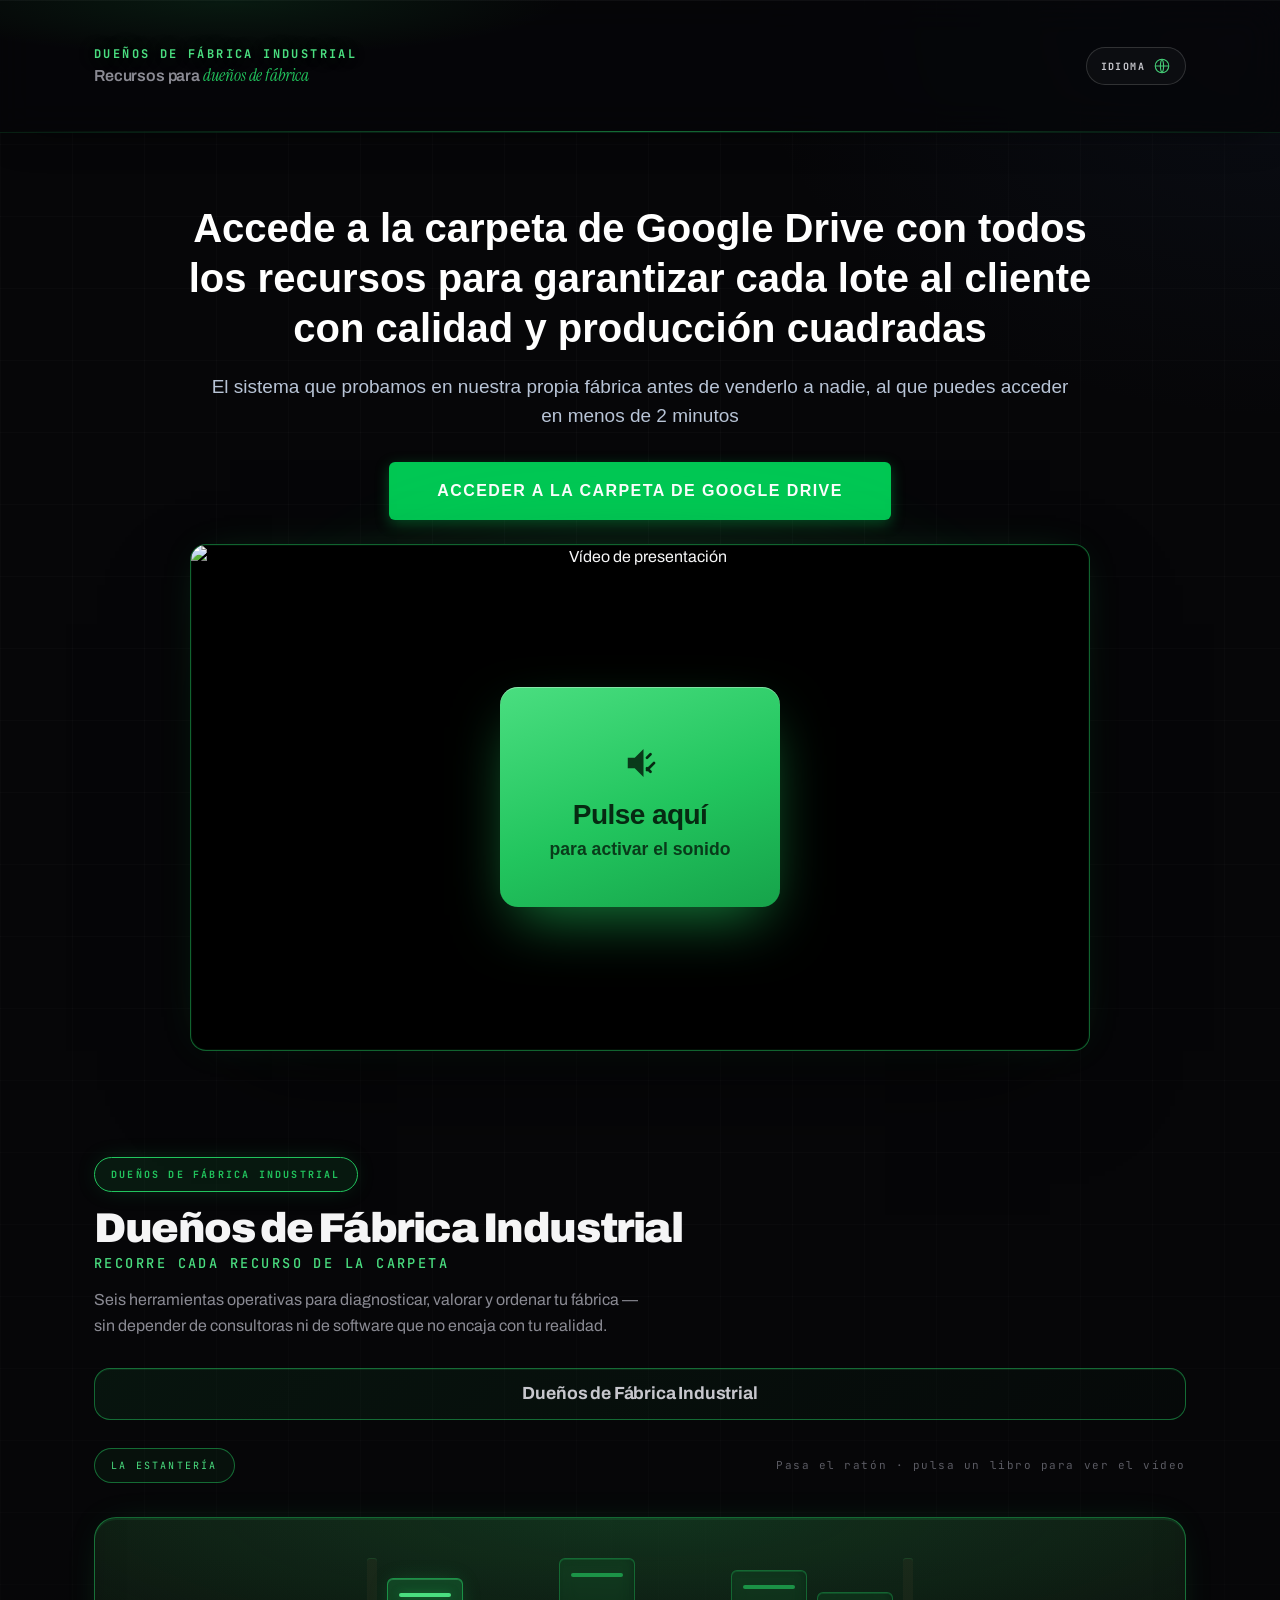
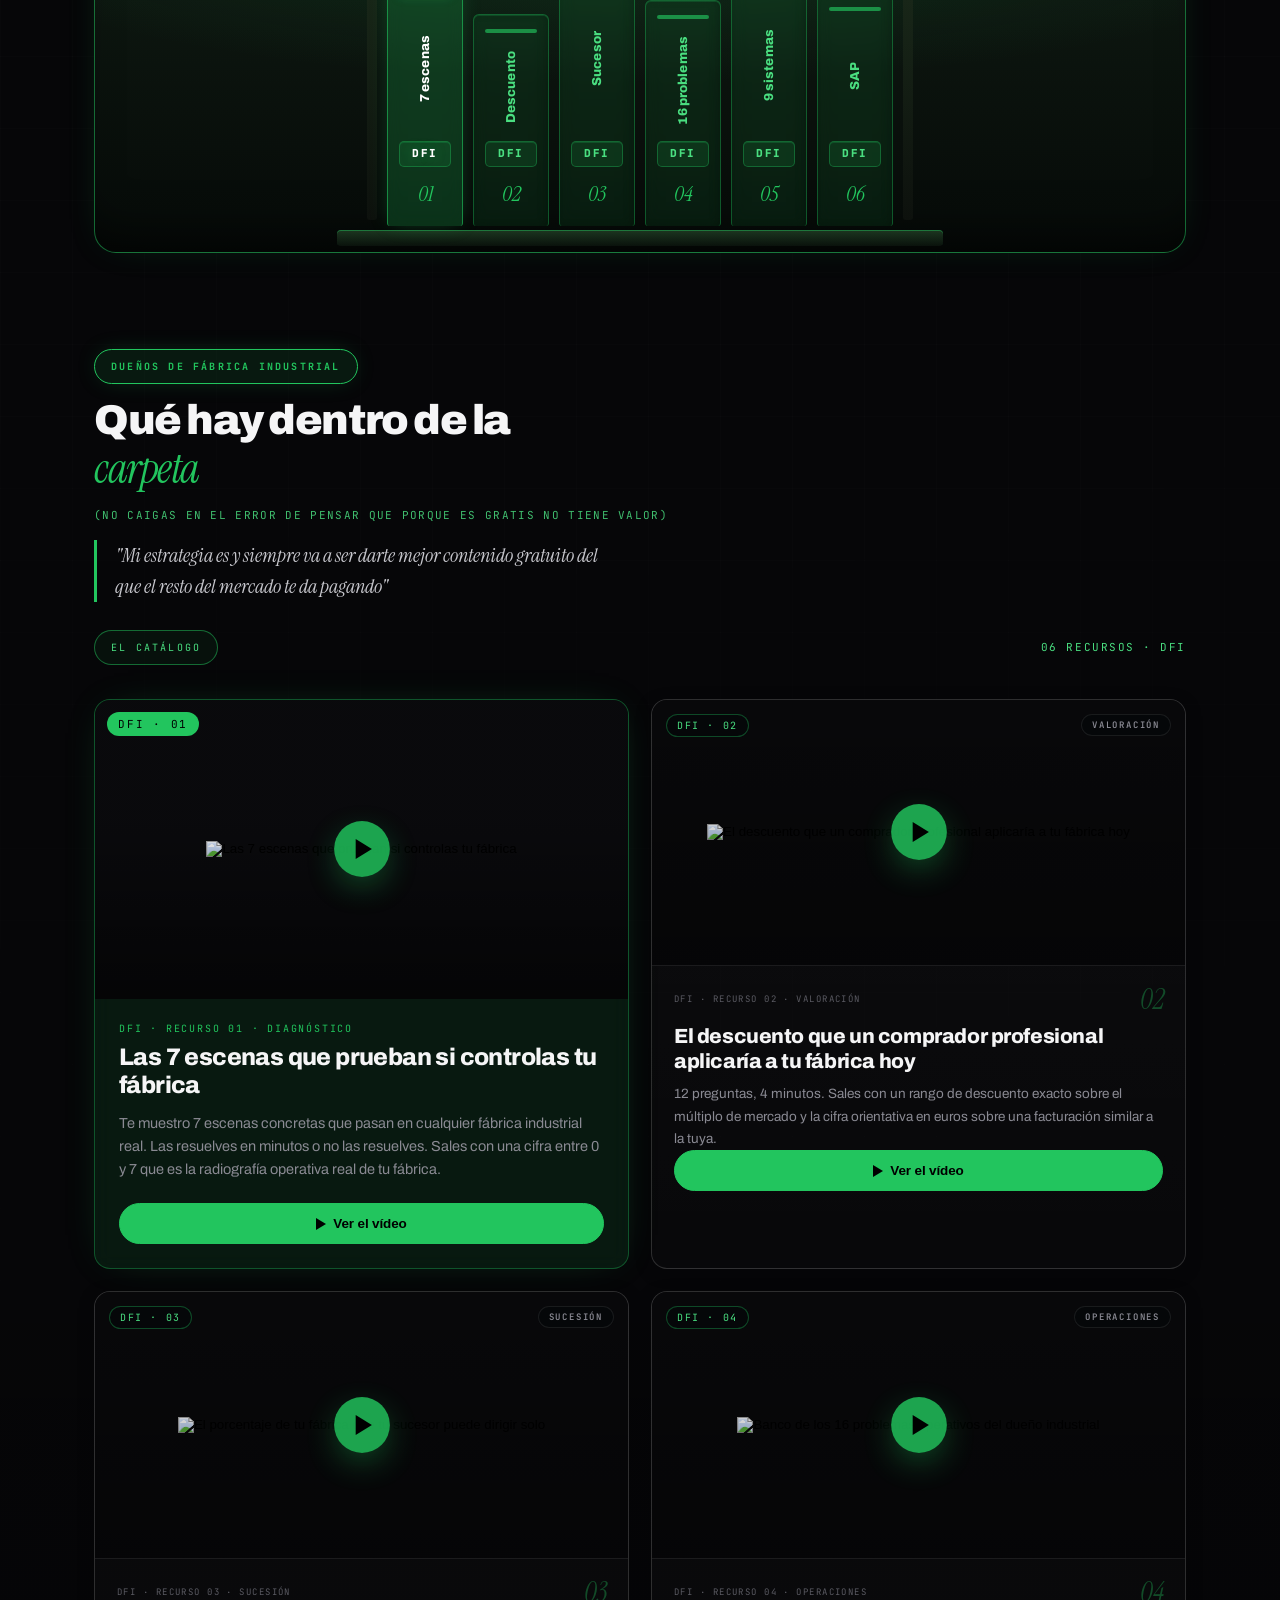
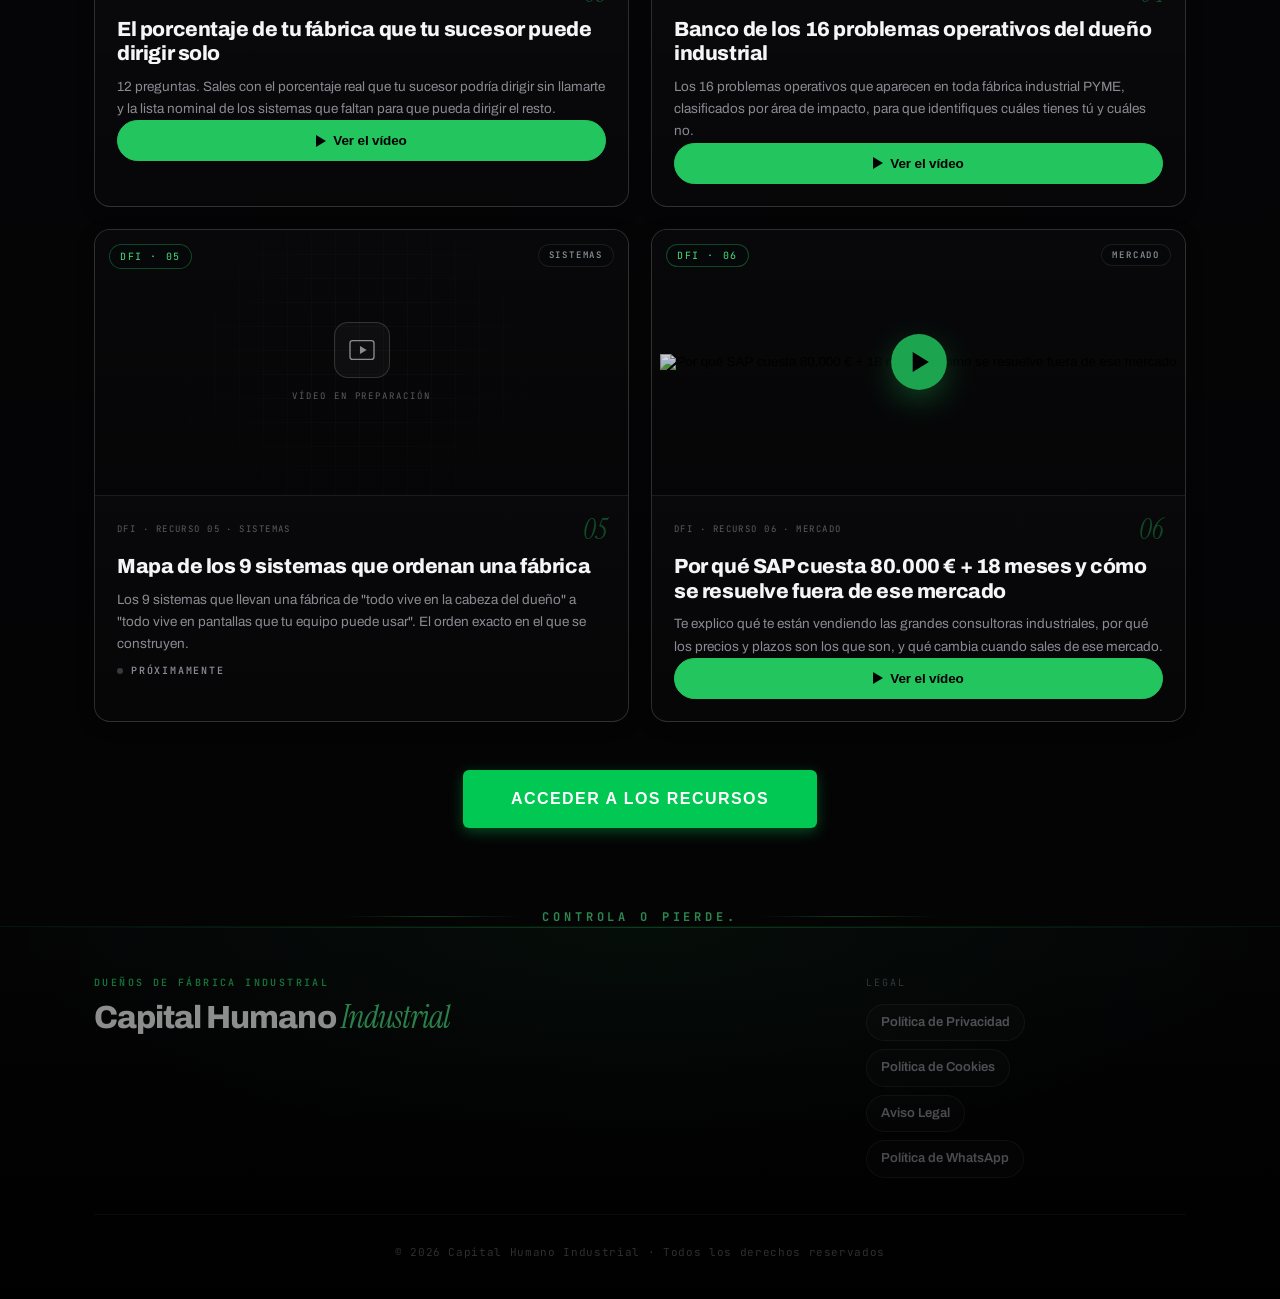
==== commit c1181e2f: "Improve theater UX, i18n dropdown, and video lifecycle. Refactor the shelf theater into a three-card" ====
--- a/index.html
+++ b/index.html
@@ -19,10 +19,35 @@
           <span class="siteTopbarTag" data-i18n-html="brandTag">Recursos para <span class="serif">dueños de fábrica</span></span>
         </span>
       </a>
-      <div class="siteLangSwitch" role="group" aria-label="Idioma" data-i18n-aria="langLabel">
-        <button type="button" class="siteLangBtn" data-lang="pt" aria-pressed="false">PT</button>
-        <button type="button" class="siteLangBtn is-active" data-lang="es" aria-pressed="true">ES</button>
-        <button type="button" class="siteLangBtn" data-lang="en" aria-pressed="false">EN</button>
+      <div class="siteLangMenu" id="siteLangMenu">
+        <button type="button" class="siteLangTrigger" id="siteLangTrigger" aria-expanded="false" aria-haspopup="listbox" aria-controls="siteLangPanel">
+          <span class="siteLangTriggerLabel" data-i18n="langMenuLabel">Idioma</span>
+          <svg class="siteLangGlobe" viewBox="0 0 24 24" width="18" height="18" aria-hidden="true" focusable="false">
+            <circle cx="12" cy="12" r="9" stroke="currentColor" stroke-width="1.5" fill="none"/>
+            <path d="M3 12h18M12 3c2.8 3.2 2.8 14.8 0 18M12 3c-2.8 3.2-2.8 14.8 0 18" stroke="currentColor" stroke-width="1.5" fill="none"/>
+          </svg>
+        </button>
+        <div class="siteLangPanel" id="siteLangPanel" role="listbox" aria-label="Idioma" data-i18n-aria="langLabel" hidden>
+          <div class="siteLangPanelHead">
+            <span data-i18n="langLabel">Idioma</span>
+          </div>
+          <button type="button" class="siteLangOption" data-lang="pt" role="option" aria-selected="false">
+            <span class="siteLangFlag" aria-hidden="true">🇵🇹</span>
+            <span class="siteLangName">Português</span>
+          </button>
+          <button type="button" class="siteLangOption" data-lang="es" role="option" aria-selected="true">
+            <span class="siteLangFlag" aria-hidden="true">🇪🇸</span>
+            <span class="siteLangName">Español</span>
+          </button>
+          <button type="button" class="siteLangOption" data-lang="en" role="option" aria-selected="false">
+            <span class="siteLangFlag" aria-hidden="true">🇬🇧</span>
+            <span class="siteLangName">English</span>
+          </button>
+          <button type="button" class="siteLangOption" data-lang="de" role="option" aria-selected="false">
+            <span class="siteLangFlag" aria-hidden="true">🇩🇪</span>
+            <span class="siteLangName">Deutsch</span>
+          </button>
+        </div>
       </div>
     </div>
     <div class="siteTopbarShine" aria-hidden="true"></div>
@@ -30,7 +55,7 @@
 
   <div class="inner">
     <header class="welcome">
-      <p class="heroLead" data-rise data-i18n="heroLead">Accede a la carpeta de Google Drive con todos los recursos para garantizar cada lote al cliente con calidad y producción cuadradas.</p>
+      <h1 class="heroLead" data-rise data-i18n="heroLead">Accede a la carpeta de Google Drive con todos los recursos para garantizar cada lote al cliente con calidad y producción cuadradas</h1>
       <p class="heroSubhead" data-rise data-i18n="heroSubhead">El sistema que probamos en nuestra propia fábrica antes de venderlo a nadie, al que puedes acceder en menos de 2 minutos</p>
       <div class="driveCtaWrap" data-rise>
         <button type="button" class="driveCta" data-openform data-i18n="driveCta">ACCEDER A LA CARPETA DE GOOGLE DRIVE</button>
--- a/css/style.css
+++ b/css/style.css
@@ -26,12 +26,12 @@
     content: ""; position: absolute; inset: 0; z-index: 0; pointer-events: none;
     background: radial-gradient(1100px 600px at 50% -8%, rgba(34,197,94,0.07), transparent 65%), radial-gradient(900px 700px at 100% 0%, rgba(43,70,120,0.12), transparent 60%), linear-gradient(180deg, transparent 60%, rgba(0,0,0,0.5));
   }
-  .enr .inner { position: relative; z-index: 1; padding-top: var(--topbar-h); }
+  .enr .inner { position: relative; z-index: 1; }
   .enr a { color: inherit; text-decoration: none; }
 
   /* —— Barra superior —— */
   .enr .siteTopbar {
-    position: fixed; top: 0; left: 0; right: 0; z-index: 9000;
+    position: relative; z-index: 2;
     background: rgba(6, 6, 8, 0.78);
     backdrop-filter: blur(18px) saturate(140%);
     -webkit-backdrop-filter: blur(18px) saturate(140%);
@@ -87,40 +87,133 @@
     font-size: 1.05em;
     color: var(--accent);
   }
-  .enr .siteLangSwitch {
-    display: flex; align-items: center; gap: 4px;
+  .enr .siteLangMenu {
+    position: relative;
     flex: 0 0 auto;
-    padding: 4px;
+  }
+  .enr .siteLangTrigger {
+    display: inline-flex;
+    align-items: center;
+    gap: 8px;
+    padding: 9px 14px;
+    border: 1px solid var(--line-strong);
     border-radius: var(--radius-pill);
+    background: rgba(255,255,255,0.03);
+    font-family: var(--f-mono);
+    font-size: 10px;
+    font-weight: 700;
+    letter-spacing: 0.14em;
+    text-transform: uppercase;
+    color: var(--text-soft);
+    cursor: pointer;
+    transition: color 0.2s ease, border-color 0.2s ease, background 0.2s ease, box-shadow 0.2s ease;
+  }
+  .enr .siteLangTrigger:hover,
+  .enr .siteLangMenu.is-open .siteLangTrigger {
+    color: var(--accent-soft);
+    border-color: rgba(34,197,94,0.35);
+    background: rgba(34,197,94,0.08);
+    box-shadow: 0 0 24px -8px var(--accent-glow);
+  }
+  .enr .siteLangGlobe {
+    flex: 0 0 auto;
+    color: var(--accent-soft);
+    opacity: 0.92;
+  }
+  .enr .siteLangPanel {
+    position: absolute;
+    top: calc(100% + 10px);
+    right: 0;
+    z-index: 200;
+    min-width: 220px;
+    padding: 0;
     border: 1px solid var(--line-strong);
-    background: rgba(255,255,255,0.03);
-  }
-  .enr .siteLangBtn {
-    min-width: 40px;
-    padding: 8px 12px;
-    border: none; border-radius: var(--radius-pill);
+    border-radius: 14px;
+    background: linear-gradient(180deg, rgba(14, 16, 20, 0.98), rgba(8, 10, 12, 0.98));
+    box-shadow:
+      0 24px 60px -20px rgba(0, 0, 0, 0.85),
+      0 0 0 1px rgba(255, 255, 255, 0.04);
+    backdrop-filter: blur(16px);
+    -webkit-backdrop-filter: blur(16px);
+    opacity: 0;
+    transform: translateY(-8px) scale(0.98);
+    pointer-events: none;
+    transition: opacity 0.22s ease, transform 0.22s cubic-bezier(0.22, 1, 0.36, 1);
+    overflow: hidden;
+  }
+  .enr .siteLangPanel::before {
+    content: "";
+    position: absolute;
+    top: -6px;
+    right: 22px;
+    width: 12px;
+    height: 12px;
+    background: inherit;
+    border-top: 1px solid var(--line-strong);
+    border-left: 1px solid var(--line-strong);
+    transform: rotate(45deg);
+  }
+  .enr .siteLangMenu.is-open .siteLangPanel {
+    opacity: 1;
+    transform: translateY(0) scale(1);
+    pointer-events: auto;
+  }
+  .enr .siteLangPanelHead {
+    padding: 12px 16px 10px;
+    border-bottom: 1px solid var(--line);
+    font-family: var(--f-mono);
+    font-size: 9px;
+    font-weight: 700;
+    letter-spacing: 0.2em;
+    text-transform: uppercase;
+    color: var(--text-faint);
+  }
+  .enr .siteLangOption {
+    display: flex;
+    align-items: center;
+    gap: 12px;
+    width: 100%;
+    padding: 12px 16px;
+    border: none;
     background: transparent;
-    font-family: var(--f-mono); font-size: 10px;
-    font-weight: 700; letter-spacing: 0.12em;
-    color: var(--text-muted);
+    font-family: var(--f-display);
+    font-size: 14px;
+    font-weight: 600;
+    color: var(--text-soft);
+    text-align: left;
     cursor: pointer;
-    transition: color 0.2s ease, background 0.2s ease, box-shadow 0.2s ease;
-  }
-  .enr .siteLangBtn:hover {
+    transition: background 0.18s ease, color 0.18s ease;
+  }
+  .enr .siteLangOption:hover {
+    background: rgba(255, 255, 255, 0.04);
+    color: #fff;
+  }
+  .enr .siteLangOption.is-active {
+    background: rgba(34, 197, 94, 0.12);
     color: var(--accent-soft);
-    background: rgba(34,197,94,0.08);
-  }
-  .enr .siteLangBtn.is-active {
-    color: #062a12;
-    background: linear-gradient(145deg, var(--accent-soft), var(--accent));
-    box-shadow: 0 4px 16px -4px var(--accent-glow);
+  }
+  .enr .siteLangOption.is-active::after {
+    content: "✓";
+    margin-left: auto;
+    font-size: 12px;
+    color: var(--accent);
+  }
+  .enr .siteLangFlag {
+    flex: 0 0 auto;
+    font-size: 20px;
+    line-height: 1;
+  }
+  .enr .siteLangName {
+    flex: 1 1 auto;
   }
 
   @media (max-width: 560px) {
     .enr .siteTopbarInner { padding: 0 14px; gap: 10px; }
     .enr .siteTopbarName { letter-spacing: 0.12em; font-size: 9px; }
     .enr .siteTopbarTag { font-size: 0.75rem; }
-    .enr .siteLangBtn { min-width: 34px; padding: 7px 9px; font-size: 9px; }
+    .enr .siteLangTrigger { padding: 8px 11px; font-size: 9px; gap: 6px; }
+    .enr .siteLangGlobe { width: 16px; height: 16px; }
+    .enr .siteLangPanel { min-width: 200px; right: -4px; }
   }
 
   .enr h1, .enr h2, .enr h3 { margin: 0; }
@@ -128,7 +221,57 @@
   .enr ::selection { background: var(--accent); color: #000; }
   .enr .serif { font-family: var(--f-serif); font-style: italic; font-weight: 400; color: var(--accent); }
 
-  .enr .welcome { position: relative; max-width: 880px; margin: 0 auto; padding: 36px 24px 30px; text-align: center; }
+  .enr .welcome {
+    position: relative;
+    max-width: 1000px;
+    margin: 0 auto;
+    padding: 70px 24px 50px;
+    text-align: center;
+  }
+  .enr .heroLead {
+    margin: 0 auto 20px;
+    max-width: 1000px;
+    font-family: -apple-system, BlinkMacSystemFont, "Segoe UI", Roboto, sans-serif;
+    font-size: 40px;
+    font-weight: 700;
+    line-height: 1.25;
+    letter-spacing: normal;
+    color: #ffffff;
+    text-align: center;
+  }
+  .enr .heroLead .serif { color: var(--accent); }
+  .enr .heroSubhead {
+    margin: 0 auto 32px;
+    max-width: 880px;
+    font-family: -apple-system, BlinkMacSystemFont, "Segoe UI", Roboto, sans-serif;
+    font-size: 19px;
+    font-weight: 400;
+    line-height: 1.5;
+    color: #b8c4d6;
+    text-align: center;
+  }
+  .enr .driveCtaWrap { display: flex; flex-direction: column; align-items: center; gap: 18px; margin-top: 0; }
+  .enr .driveCta {
+    display: inline-block;
+    padding: 20px 48px;
+    border: none;
+    border-radius: 6px;
+    background: #00c853;
+    color: #ffffff;
+    font-family: -apple-system, BlinkMacSystemFont, "Segoe UI", Roboto, sans-serif;
+    font-size: 16px;
+    font-weight: 700;
+    letter-spacing: 0.09em;
+    text-transform: uppercase;
+    cursor: pointer;
+    box-shadow: 0 4px 14px rgba(0, 200, 83, 0.35);
+    transition: transform 0.2s ease, box-shadow 0.2s ease, background 0.2s ease;
+  }
+  .enr .driveCta:hover {
+    transform: translateY(-3px);
+    background: #00d860;
+    box-shadow: 0 10px 28px rgba(0, 200, 83, 0.55);
+  }
   .enr .brandKicker { display: block; margin: 0 auto 30px; font-family: var(--f-mono); font-size: clamp(15px, 2.9vw, 21px); font-weight: 600; letter-spacing: 0.2em; text-transform: uppercase; color: var(--accent-soft); min-height: 1.4em; white-space: nowrap; }
   .enr .brandTypeCursor { display: inline-block; width: 2px; height: 0.95em; margin-left: 3px; vertical-align: -0.08em; background: var(--accent); animation: brandCursorBlink 0.75s step-end infinite; }
   .enr .brandTypeCursor.done { opacity: 0; animation: none; transition: opacity 0.35s ease; }
@@ -138,19 +281,13 @@
   .enr .heroPill svg { color: var(--accent); flex: 0 0 auto; }
   .enr .welcomeTitle { margin: 30px auto 0; font-size: clamp(2.8rem, 8vw, 5rem); font-weight: 900; letter-spacing: -0.04em; line-height: 0.95; }
   .enr .welcomeTitle .serif { color: var(--accent); }
-  .enr .heroLead { margin: 20px auto 0; max-width: 640px; font-size: clamp(1.25rem, 3vw, 1.85rem); font-weight: 700; letter-spacing: -0.02em; line-height: 1.22; color: var(--text-soft); }
-  .enr .heroLead .serif { color: var(--accent); }
-  .enr .heroSubhead { margin: 18px auto 0; max-width: 52ch; font-size: clamp(1rem, 2.2vw, 1.15rem); line-height: 1.55; color: var(--text-muted); }
-  .enr .driveCtaWrap { display: flex; flex-direction: column; align-items: center; gap: 18px; margin-top: 28px; }
-  .enr .driveCta { display: inline-block; padding: 18px 36px; border: none; border-radius: 6px; background: var(--accent); color: #fff; font-family: var(--f-display); font-size: 15px; font-weight: 800; letter-spacing: 0.08em; text-transform: uppercase; cursor: pointer; box-shadow: 0 4px 14px rgba(34,197,94,0.35); transition: transform 0.2s ease, box-shadow 0.2s ease, background 0.2s ease; }
-  .enr .driveCta:hover { transform: translateY(-3px); background: var(--accent-soft); color: #062a12; box-shadow: 0 10px 28px rgba(34,197,94,0.55); }
   .enr .catalogCtaWrap { display: flex; justify-content: center; margin-top: 48px; }
   .enr .hl { color: var(--accent); }
   .enr .heroNote { display: inline-flex; align-items: center; gap: 12px; max-width: 64ch; margin: 24px auto 0; padding: 13px 20px; border-radius: var(--radius-pill); border: 1px solid var(--line-accent); background: rgba(34,197,94,0.05); color: var(--text-soft); font-size: 14px; line-height: 1.5; text-align: left; }
   .enr .heroNoteDot { flex: 0 0 auto; width: 9px; height: 9px; border-radius: 50%; background: var(--accent); box-shadow: 0 0 14px var(--accent-glow); }
   .enr .welcomeSub { margin: 22px auto 0; max-width: 52ch; font-size: 16.5px; line-height: 1.6; color: var(--text-muted); }
 
-  .enr .introVideo { max-width: 760px; margin: 36px auto 0; }
+  .enr .introVideo { max-width: 900px; margin: 24px auto 0; }
 
   /* CTA (legado — não usado) */
   .enr .ctaWrap { display: flex; flex-direction: column; align-items: center; gap: 14px; margin-top: 38px; }
@@ -592,16 +729,22 @@
 
   .shelfTheaterBackdrop {
     position: absolute; inset: 0;
-    background: rgba(4, 6, 8, 0.92);
-    backdrop-filter: blur(24px);
-    -webkit-backdrop-filter: blur(24px);
+    background: rgba(4, 6, 8, 0.97);
+    backdrop-filter: blur(28px);
+    -webkit-backdrop-filter: blur(28px);
+  }
+  .enr-biblioteca.theater-open .catalogSection {
+    visibility: hidden;
+    pointer-events: none;
   }
   .shelfTheaterInner {
     position: relative; z-index: 1;
-    display: flex; flex-direction: column;
-    width: 100%; max-width: 1100px; margin: 0 auto;
-    padding: 20px 24px 28px;
-    height: 100%; overflow-y: auto;
+    display: flex; flex-direction: column; align-items: center;
+    width: 100%; max-width: 1280px; margin: 0 auto;
+    padding: 20px 32px 28px;
+    height: 100%;
+    overflow-x: hidden;
+    overflow-y: auto;
     scrollbar-width: thin;
     scrollbar-color: var(--line-strong) transparent;
   }
@@ -615,19 +758,19 @@
   }
   .shelfTheaterClose:hover { background: var(--accent); color: #000; border-color: var(--accent); }
 
-  /* Palco 3D — carta central + anteriores à esquerda + próximos à direita */
+  /* Palco — 3 cartas: anterior · activa · próxima (estilo streaming) */
   .shelfTheaterStage {
     position: relative;
     flex: 1 1 auto;
+    width: 100%;
     display: flex; align-items: center; justify-content: center;
-    min-height: min(72vh, 560px);
-    padding: 48px 0 24px;
-    perspective: 1400px;
-    perspective-origin: 50% 42%;
+    min-height: min(58vh, 520px);
+    padding: 40px 0 16px;
     cursor: grab;
-    touch-action: pan-y;
+    touch-action: none;
     user-select: none;
     -webkit-user-select: none;
+    overflow: visible;
   }
   .shelfTheaterStage.is-dragging { cursor: grabbing; }
   .shelfTheaterStage.is-dragging .theaterCard { cursor: grabbing; }
@@ -648,16 +791,18 @@
 
   .shelfTheaterCarousel {
     position: relative;
-    width: 100%; max-width: 960px;
-    height: min(52vh, 420px);
-    transform-style: preserve-3d;
+    width: 100%; max-width: 1180px;
+    height: min(420px, 58vh);
+    overflow: visible;
   }
   .shelfTheaterDragLayer {
     position: absolute; inset: 0;
-    transform-style: preserve-3d;
   }
   .shelfTheaterDragLayer.is-snapping {
-    transition: transform 0.38s cubic-bezier(0.22, 1, 0.36, 1);
+    transition: transform 0.42s cubic-bezier(0.22, 1, 0.36, 1);
+  }
+  .shelfTheaterDragLayer.is-edge {
+    transition: transform 0.22s cubic-bezier(0.22, 1, 0.36, 1);
   }
   .shelfTheaterCarousel.is-dragging .theaterCard {
     transition: none !important;
@@ -665,85 +810,70 @@
 
   .theaterCard {
     position: absolute;
-    left: 50%; top: 50%;
-    width: min(640px, 78vw);
+    left: 50%; top: 54%;
+    display: flex;
+    flex-direction: column;
+    align-items: center;
+    gap: 16px;
+    width: min(300px, 30vw);
     margin: 0;
     padding: 0; border: none; background: none;
-    cursor: grab;
+    cursor: pointer;
     font: inherit; color: inherit; appearance: none;
-    transform-style: preserve-3d;
+    text-align: center;
     transform: translate(-50%, -50%);
     transition:
-      transform 0.55s cubic-bezier(0.22, 1, 0.36, 1),
+      transform 0.5s cubic-bezier(0.22, 1, 0.36, 1),
       opacity 0.45s ease,
-      filter 0.45s ease;
-    will-change: transform;
+      filter 0.45s ease,
+      width 0.5s cubic-bezier(0.22, 1, 0.36, 1);
+    will-change: transform, opacity, filter;
   }
   .theaterCard[aria-hidden="true"] {
     pointer-events: none;
     opacity: 0;
   }
 
-  /* Carta activa — centro */
-  .theaterCard[data-offset="0"] {
-    z-index: 10;
-    transform: translate(-50%, -50%) translateZ(80px) scale(1);
-    filter: brightness(1);
-  }
-  /* Anteriores — atrás, à esquerda */
-  .theaterCard[data-offset="-1"] {
-    z-index: 7;
-    transform: translate(-50%, -50%) translateX(-58%) translateZ(-40px) rotateY(14deg) scale(0.82);
-    filter: brightness(0.72);
-  }
-  .theaterCard[data-offset="-2"] {
-    z-index: 5;
-    transform: translate(-50%, -50%) translateX(-98%) translateZ(-90px) rotateY(18deg) scale(0.68);
-    filter: brightness(0.55);
-  }
-  .theaterCard[data-offset="-3"] {
-    z-index: 3;
-    transform: translate(-50%, -50%) translateX(-128%) translateZ(-130px) rotateY(22deg) scale(0.56);
-    filter: brightness(0.4);
-    opacity: 0.5;
-  }
-  /* Próximos — atrás, à direita */
-  .theaterCard[data-offset="1"] {
-    z-index: 7;
-    transform: translate(-50%, -50%) translateX(58%) translateZ(-40px) rotateY(-14deg) scale(0.82);
-    filter: brightness(0.72);
-  }
-  .theaterCard[data-offset="2"] {
-    z-index: 5;
-    transform: translate(-50%, -50%) translateX(98%) translateZ(-90px) rotateY(-18deg) scale(0.68);
-    filter: brightness(0.55);
-  }
-  .theaterCard[data-offset="3"] {
-    z-index: 3;
-    transform: translate(-50%, -50%) translateX(128%) translateZ(-130px) rotateY(-22deg) scale(0.56);
-    filter: brightness(0.4);
-    opacity: 0.5;
-  }
-
-  .theaterCard:not([data-offset="0"]):hover {
-    filter: brightness(0.88);
-  }
-
-  .theaterCardInner {
-    display: flex; flex-direction: column; gap: 10px;
-    border-radius: var(--radius-lg);
-    border: 1px solid var(--line-strong);
-    background: linear-gradient(180deg, rgba(255,255,255,0.04), rgba(255,255,255,0.01));
-    box-shadow: 0 24px 60px -20px rgba(0,0,0,0.75);
+  .theaterCardLabel {
+    display: block;
+    width: 100%;
+    max-width: 100%;
+    padding: 0 4px;
+    font-size: 14px;
+    font-weight: 600;
+    line-height: 1.35;
+    letter-spacing: -0.01em;
+    color: rgba(255, 255, 255, 0.45);
+    white-space: nowrap;
     overflow: hidden;
-    transition: border-color 0.35s ease, box-shadow 0.35s ease;
-  }
-  .theaterCard[data-offset="0"] .theaterCardInner {
-    border-color: rgba(34, 197, 94, 0.5);
+    text-overflow: ellipsis;
+    transition: color 0.35s ease, font-size 0.35s ease;
+  }
+  .theaterCard[data-offset="0"] .theaterCardLabel {
+    font-size: 17px;
+    font-weight: 700;
+    color: #fff;
+  }
+
+  .theaterCardFrame {
+    width: 100%;
+    border-radius: 16px;
+    overflow: hidden;
+    border: 2px solid rgba(255, 255, 255, 0.12);
+    background: #0a0a0d;
+    box-shadow: 0 20px 48px -20px rgba(0, 0, 0, 0.75);
+    transition: border-color 0.4s ease, box-shadow 0.4s ease, transform 0.4s ease;
+  }
+  .theaterCard[data-offset="0"] .theaterCardFrame {
+    border-width: 3px;
+    border-color: rgba(255, 255, 255, 0.95);
     box-shadow:
-      0 40px 100px -30px rgba(0,0,0,0.85),
-      0 0 0 1px rgba(34,197,94,0.2),
-      0 0 60px -15px var(--accent-glow);
+      0 0 0 1px rgba(255, 255, 255, 0.25),
+      0 32px 72px -16px rgba(0, 0, 0, 0.85),
+      0 0 56px -12px rgba(255, 255, 255, 0.14);
+  }
+  .theaterCard:not([data-offset="0"]):hover .theaterCardFrame {
+    border-color: rgba(255, 255, 255, 0.35);
   }
 
   .theaterCardMedia {
@@ -754,7 +884,10 @@
   }
   .theaterCardImg {
     width: 100%; height: 100%; object-fit: cover;
-    transition: opacity 0.3s ease;
+    transition: transform 0.5s cubic-bezier(0.22, 1, 0.36, 1), opacity 0.35s ease;
+  }
+  .theaterCard:not([data-offset="0"]):hover .theaterCardImg {
+    transform: scale(1.05);
   }
   .theaterCard[data-offset="0"] .theaterCardImg { opacity: 0; pointer-events: none; }
   .theaterCard[data-offset="0"] .theaterCardShade,
@@ -762,12 +895,27 @@
 
   .theaterCardShade {
     position: absolute; inset: 0;
-    background: linear-gradient(180deg, rgba(0,0,0,0.05), rgba(0,0,0,0.5));
+    background: linear-gradient(180deg, rgba(0,0,0,0.05) 30%, rgba(0,0,0,0.55));
     pointer-events: none;
   }
+  .theaterCard:not([data-offset="0"]) .theaterCardShade {
+    background: linear-gradient(180deg, rgba(0,0,0,0.15) 20%, rgba(0,0,0,0.72));
+  }
+
+  .theaterCardBrand {
+    position: absolute; top: 12px; left: 12px; z-index: 2;
+    padding: 5px 10px;
+    font-family: var(--f-mono); font-size: 10px; font-weight: 700;
+    letter-spacing: 0.14em; text-transform: uppercase;
+    color: rgba(255, 255, 255, 0.92);
+    background: rgba(0, 0, 0, 0.55);
+    border-radius: 4px;
+    pointer-events: none;
+  }
+
   .theaterCardPlaceholder {
     display: grid; place-items: center;
-    width: 100%; height: 100%; min-height: 120px;
+    width: 100%; height: 100%; min-height: 100px;
     font-family: var(--f-mono); font-size: 11px;
     letter-spacing: 0.12em; text-transform: uppercase;
     color: var(--text-faint);
@@ -775,46 +923,115 @@
   }
   .theaterCardPlay {
     position: absolute; inset: 0; margin: auto;
-    width: 44px; height: 44px; border-radius: 50%;
+    width: 56px; height: 56px; border-radius: 50%;
     background: rgba(34,197,94,0.92);
-    box-shadow: 0 8px 24px rgba(0,0,0,0.45);
-    opacity: 0.85;
+    box-shadow: 0 10px 28px rgba(0,0,0,0.45);
+    opacity: 0.88;
     transition: opacity 0.2s ease, transform 0.2s ease;
   }
   .theaterCardPlay::after {
     content: ""; position: absolute; inset: 0; margin: auto;
-    width: 0; height: 0; margin-left: 14px;
-    border-style: solid; border-width: 8px 0 8px 14px;
+    width: 0; height: 0; margin-left: 17px;
+    border-style: solid; border-width: 10px 0 10px 17px;
     border-color: transparent transparent transparent #000;
   }
   .theaterCard:not([data-offset="0"]):hover .theaterCardPlay {
     opacity: 1; transform: scale(1.08);
   }
-
-  .theaterCardFoot {
-    display: flex; align-items: center; gap: 10px;
-    padding: 0 14px 14px;
-  }
-  .theaterCardNum {
-    flex: 0 0 auto;
-    font-family: var(--f-serif); font-style: italic;
-    font-size: 1.25rem; color: var(--accent);
-  }
-  .theaterCardTitle {
-    font-size: 12px; font-weight: 700;
-    letter-spacing: 0.02em; line-height: 1.3;
-    color: var(--text-muted); text-align: left;
-  }
-  .theaterCard[data-offset="0"] .theaterCardTitle { color: var(--accent-soft); }
-  .theaterCard--pending .theaterCardMedia { opacity: 0.7; }
-
-  /* Player dentro da carta activa — iframe clicável; resto arrastável */
-  .theaterPlayerShell {
-    position: absolute; inset: 0; z-index: 4;
+  .theaterCard--pending .theaterCardMedia { opacity: 0.65; }
+
+  /* Carta activa — centro, maior */
+  .theaterCard[data-offset="0"],
+  .theaterCard[data-offset="0"]:hover {
+    z-index: 10;
+    width: min(520px, 54vw);
+    top: 54%;
+    opacity: 1;
+    pointer-events: auto;
+    transform: translate(-50%, -50%);
+    filter: brightness(1);
+  }
+  /* Anterior — esquerda, escurecida */
+  .theaterCard[data-offset="-1"],
+  .theaterCard[data-offset="-1"]:hover {
+    z-index: 6;
+    transform: translate(calc(-50% - 440px), -50%) scale(0.94);
+    filter: brightness(0.5);
+    opacity: 0.82;
+  }
+  /* Próximo — direita, escurecido */
+  .theaterCard[data-offset="1"],
+  .theaterCard[data-offset="1"]:hover {
+    z-index: 6;
+    transform: translate(calc(-50% + 440px), -50%) scale(0.94);
+    filter: brightness(0.5);
+    opacity: 0.82;
+  }
+  .theaterCard[data-offset="-1"]:hover,
+  .theaterCard[data-offset="1"]:hover {
+    filter: brightness(0.65);
+    opacity: 0.92;
+  }
+
+  /* Meta do recurso activo — abaixo do carrossel */
+  .shelfTheaterMeta {
+    display: flex; flex-direction: column; align-items: center;
+    width: 100%; max-width: min(640px, 92vw);
+    margin: 12px auto 0;
+    text-align: center; flex: 0 0 auto;
+    padding: 0 8px 20px;
+    transition: opacity 0.28s ease, transform 0.28s ease;
+  }
+  .shelfTheaterMeta.is-changing {
+    opacity: 0;
+    transform: translateY(8px);
+  }
+  .shelfTheaterRef {
+    display: block; width: 100%;
+    font-family: var(--f-mono); font-size: 10px;
+    letter-spacing: 0.2em; text-transform: uppercase;
+    color: var(--accent);
+    text-align: center;
+  }
+  .shelfTheaterTitle {
+    width: 100%; max-width: 42ch;
+    margin: 8px 0 0;
+    font-size: clamp(1.2rem, 2.8vw, 1.65rem);
+    font-weight: 800; letter-spacing: -0.03em; line-height: 1.25;
+    text-align: center;
+  }
+  .shelfTheaterSummary {
+    width: 100%; max-width: 100%;
+    margin: 12px 0 0;
+    font-size: 15px; line-height: 1.65; color: var(--text-muted);
+    text-align: center;
+    text-wrap: pretty;
+  }
+
+  /* Player dentro da carta activa */
+  .shelfTheaterStage > .theaterPlayerShell {
     display: none;
     pointer-events: none;
   }
-  .theaterCard[data-offset="0"] .theaterPlayerShell { display: block; }
+  .theaterCard .theaterPlayerShell {
+    position: absolute;
+    inset: 0;
+    z-index: 4;
+    display: block;
+    width: auto;
+    aspect-ratio: auto;
+    transform: none;
+    pointer-events: auto;
+    border: none;
+    border-radius: 0;
+    box-shadow: none;
+    background: #000;
+    overflow: hidden;
+    cursor: auto;
+  }
+  .theaterCard[data-offset="0"] .theaterCardMedia {
+    cursor: auto;
+  }
   .theaterPlayerShell #theaterYtHost,
   .theaterPlayerShell .shelfTheaterNoVideo,
   .theaterPlayerShell .shelfTheaterEnd {
@@ -824,11 +1041,12 @@
   .theaterPlayerShell #theaterYtHost,
   .theaterPlayerShell #theaterYtHost iframe {
     position: absolute; inset: 0; width: 100%; height: 100%; border: 0;
+    pointer-events: auto;
   }
 
   .shelfTheaterNoVideo,
   .shelfTheaterEnd {
-    position: absolute; inset: 0; z-index: 5;
+    position: absolute; inset: 0; z-index: 8;
     display: flex; flex-direction: column; align-items: center; justify-content: center;
     gap: 12px; padding: 24px; text-align: center;
     background: rgba(6, 8, 10, 0.88);
@@ -866,27 +1084,11 @@
     box-shadow: 0 22px 50px -10px var(--accent-glow);
   }
 
-  .shelfTheaterMeta {
-    width: 100%; max-width: 720px; margin: 0 auto;
-    text-align: center; flex: 0 0 auto;
-    padding-bottom: 16px;
-  }
-  .shelfTheaterRef {
-    display: block;
-    font-family: var(--f-mono); font-size: 10px;
-    letter-spacing: 0.2em; text-transform: uppercase;
-    color: var(--accent);
-  }
-  .shelfTheaterTitle {
-    margin: 10px 0 0;
-    font-size: clamp(1.25rem, 3vw, 1.75rem);
-    font-weight: 800; letter-spacing: -0.03em; line-height: 1.15;
-  }
-  .shelfTheaterSummary {
-    margin: 12px auto 0; max-width: 58ch;
-    font-size: 14.5px; line-height: 1.6; color: var(--text-muted);
-  }
-
+
+  @media (max-width: 900px) {
+    .enr .heroLead { font-size: 32px; }
+    .enr .heroSubhead { font-size: 17px; }
+  }
   @media (max-width: 820px) { .enr .catalog { grid-template-columns: 1fr; } }
   @media (max-width: 560px) {
     .enr .hint { display: none; }
@@ -901,19 +1103,21 @@
     .enrModalFoot { flex-direction: column; align-items: stretch; }
     .enrModalActions { width: 100%; }
     .shelfTheaterInner { padding: 16px 12px 20px; }
-    .shelfTheaterStage { min-height: 58vh; padding-top: 40px; }
-    .shelfTheaterCarousel { height: min(46vh, 320px); }
-    .theaterCard { width: min(92vw, 420px); }
-    .theaterCard[data-offset="-1"] { transform: translate(-50%, -50%) translateX(-52%) translateZ(-30px) rotateY(12deg) scale(0.78); }
-    .theaterCard[data-offset="1"] { transform: translate(-50%, -50%) translateX(52%) translateZ(-30px) rotateY(-12deg) scale(0.78); }
-    .theaterCard[data-offset="-2"],
-    .theaterCard[data-offset="2"] { opacity: 0.35; }
-    .theaterCard[data-offset="-3"],
-    .theaterCard[data-offset="3"] { opacity: 0; pointer-events: none; }
+    .shelfTheaterStage { min-height: 50vh; padding-top: 36px; }
+    .shelfTheaterCarousel { height: min(360px, 50vh); }
+    .theaterCard { width: min(72vw, 240px); }
+    .theaterCard[data-offset="0"] { width: min(92vw, 360px); }
+    .theaterCard[data-offset="-1"],
+    .theaterCard[data-offset="-1"]:hover { transform: translate(calc(-50% - 280px), -50%) scale(0.9); }
+    .theaterCard[data-offset="1"],
+    .theaterCard[data-offset="1"]:hover { transform: translate(calc(-50% + 280px), -50%) scale(0.9); }
+    .theaterCardLabel { font-size: 12px; }
+    .theaterCard[data-offset="0"] .theaterCardLabel { font-size: 14px; }
     .shelfTheaterNextBtn { padding: 14px 24px; font-size: 13px; }
   }
   @media (prefers-reduced-motion: reduce) {
     .enr [data-rise] { opacity: 1; transform: none; transition: none; }
     .enr .brandTypeCursor { display: none; }
     .theaterCard { transition: opacity 0.3s ease; }
+    .shelfTheaterMeta { transition: none; }
   }
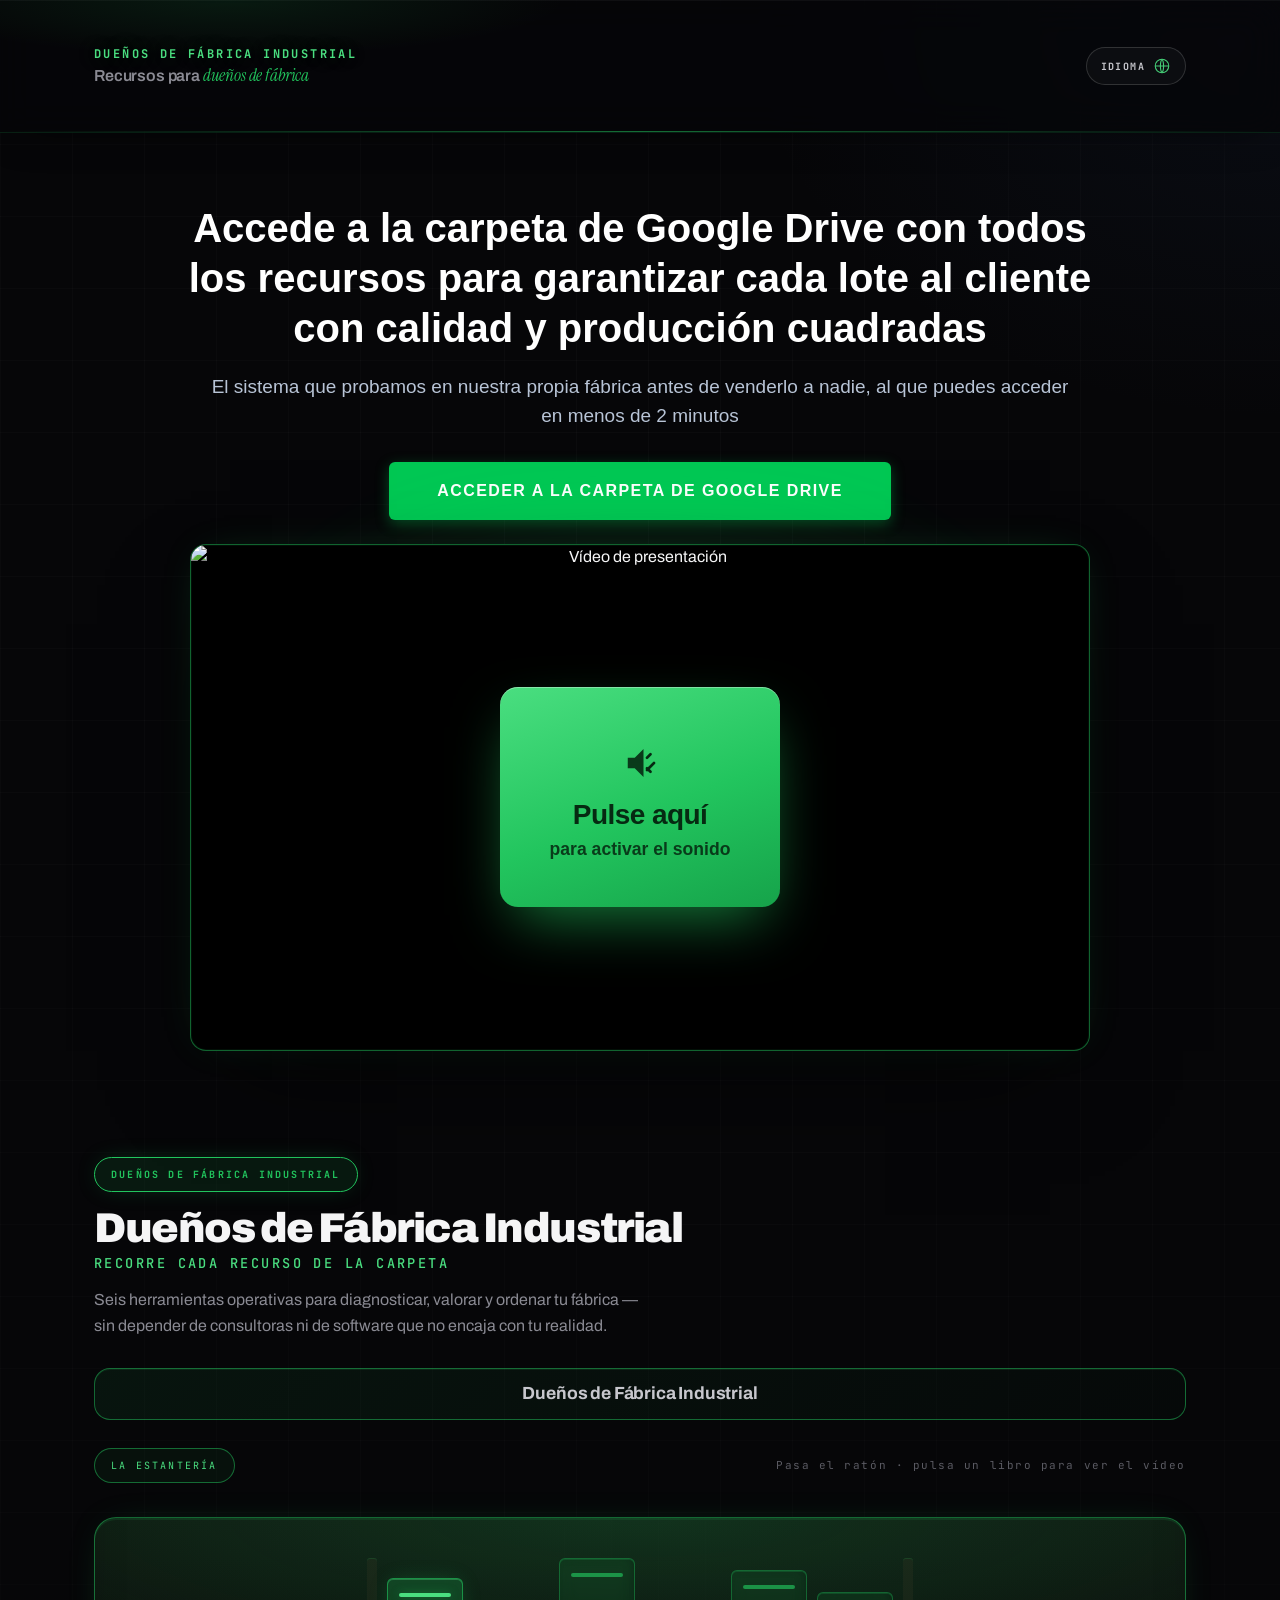
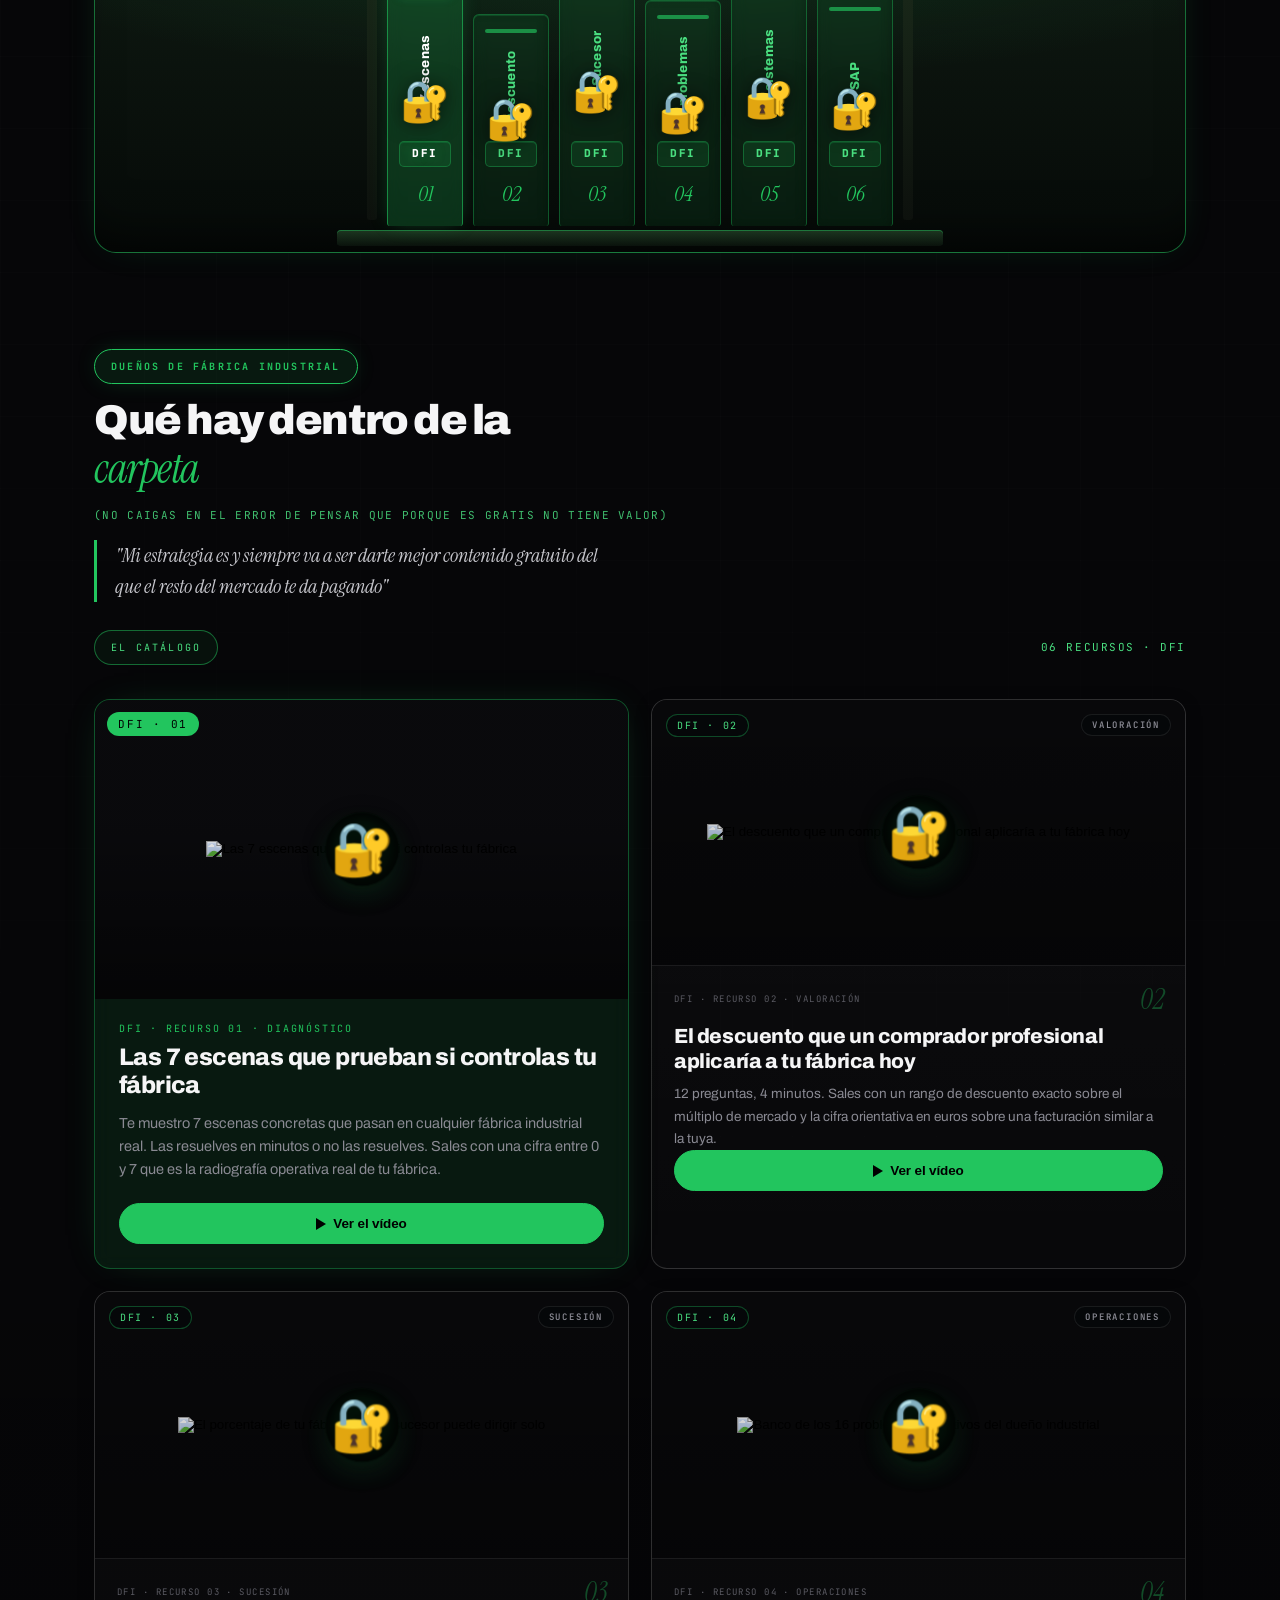
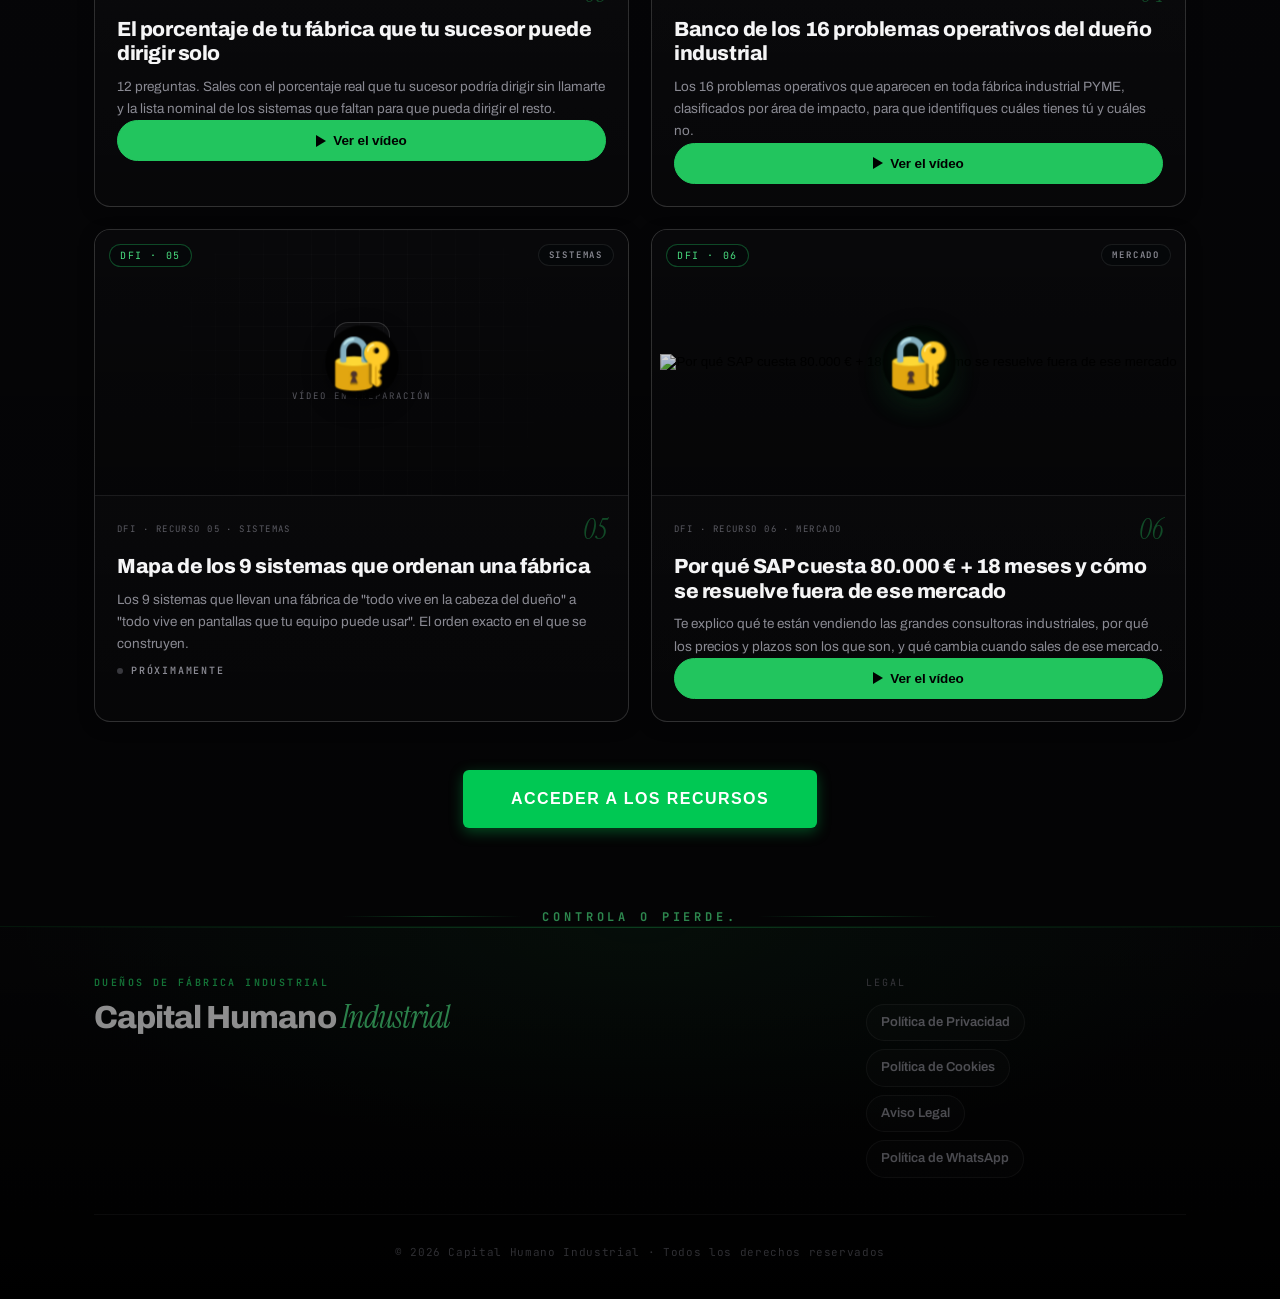
==== commit 9a5a8605: "loading_Zaragoza/Spain" ====
--- a/index.html
+++ b/index.html
@@ -231,6 +231,7 @@
             scrolling="no">
           </iframe>
         </div>
+        <button type="button" class="enrFormConfirmBtn" id="enrFormConfirm">Confirmar acceso</button>
       </div>
     </div>
   </div>
--- a/css/style.css
+++ b/css/style.css
@@ -413,7 +413,7 @@
   .enr .bookend { align-self: stretch; width: 10px; margin-bottom: 6px; border-radius: 3px; background: linear-gradient(180deg, #1a2a1a, #0d110d); box-shadow: inset 0 1px 0 rgba(34,197,94,0.15); z-index: 2; }
   .enr .spine {
     position: relative; z-index: 2; display: flex; flex-direction: column; align-items: center; justify-content: space-between;
-    width: 76px; padding: 14px 0 16px; border-radius: 6px 6px 3px 3px;
+    width: 76px; padding: 14px 0 16px; border-radius: 6px 6px 3px 3px; overflow: visible;
     background: rgba(34, 197, 94, 0.1);
     border: 1px solid rgba(34, 197, 94, 0.35);
     border-bottom: none;
@@ -430,7 +430,15 @@
     border-color: rgba(34, 197, 94, 0.55);
     box-shadow: 0 26px 40px -18px rgba(0,0,0,0.9), 0 0 30px -10px var(--accent-glow), inset 0 1px 0 rgba(34, 197, 94, 0.3);
   }
-  .enr .spineCap { width: 70%; height: 4px; border-radius: 2px; background: var(--accent); opacity: 0.65; }
+  .enr .spineLock {
+    position: absolute; top: 50%; left: 50%; transform: translate(-50%, -50%);
+    font-size: 40px; opacity: 0; transition: opacity 0.4s ease, transform 0.4s cubic-bezier(0.22,1,0.36,1);
+    pointer-events: none; filter: drop-shadow(0 0 10px rgba(0,0,0,0.6));
+  }
+  .enr .spine:hover .spineLock {
+    opacity: 1; transform: translate(-50%, -50%) scale(1.2);
+  }
+  .enr .spineCap { position: relative; width: 70%; height: 4px; border-radius: 2px; background: var(--accent); opacity: 0.65; }
   .enr .spineTitle { writing-mode: vertical-rl; transform: rotate(180deg); font-weight: 800; font-size: 13px; letter-spacing: 0.01em; line-height: 1.1; color: var(--accent-soft); max-height: 170px; overflow: hidden; white-space: nowrap; }
   .enr .spineFoot { display: flex; flex-direction: column; align-items: center; gap: 10px; }
   .enr .spineMark { display: grid; place-items: center; width: 52px; height: 26px; border-radius: 5px; background: rgba(34, 197, 94, 0.12); border: 1px solid rgba(34, 197, 94, 0.35); box-shadow: inset 0 1px 0 rgba(34, 197, 94, 0.2); }
@@ -625,9 +633,13 @@
     opacity: 0.6;
   }
 
-  .enr .fichaThumb { position: relative; display: block; width: 100%; aspect-ratio: 16/9; overflow: hidden; background: #0a0a0d; border: 0; padding: 0; cursor: pointer; }
+  .enr .fichaThumb { position: relative; display: block; width: 100%; aspect-ratio: 16/9; overflow: hidden; background: #0a0a0d; border: 0; padding: 0; cursor: pointer; transition: all 0.3s ease; }
+  .enr .fichaThumb--pending { cursor: pointer; background: #08080a; }
+  .enr .fichaThumb:hover { opacity: 1; }
   .enr .fichaImg { width: 100%; height: 100%; object-fit: cover; transition: transform 0.45s cubic-bezier(0.22,1,0.36,1); }
   .enr .ficha:hover .fichaImg { transform: scale(1.05); }
+  .enr .fichaLockIcon { position: absolute; inset: 0; margin: auto; width: 80px; height: 80px; display: grid; place-items: center; border-radius: 50%; background: rgba(0,0,0,0.82); backdrop-filter: blur(8px); -webkit-backdrop-filter: blur(8px); opacity: 0.95; transform: scale(0.92); transition: opacity 0.4s ease, transform 0.4s cubic-bezier(0.22,1,0.36,1); pointer-events: none; z-index: 3; font-size: 56px; filter: drop-shadow(0 6px 12px rgba(0,0,0,0.5)); }
+  .enr .ficha:hover .fichaLockIcon { opacity: 1; transform: scale(1); }
   .enr .fichaThumbShade { position: absolute; inset: 0; background: linear-gradient(180deg, rgba(0,0,0,0.05) 40%, rgba(0,0,0,0.55)); pointer-events: none; }
   .enr .fichaPlay { position: absolute; inset: 0; margin: auto; width: 62px; height: 62px; display: grid; place-items: center; border-radius: 50%; background: rgba(34,197,94,0.92); box-shadow: 0 12px 40px -8px rgba(34,197,94,0.6); transform: scale(0.9); opacity: 0.9; transition: transform 0.25s ease, opacity 0.25s ease; }
   .enr .ficha:hover .fichaPlay { transform: scale(1); opacity: 1; }
@@ -644,7 +656,6 @@
   .enr .fichaLink:hover { transform: translateY(-2px); border-color: var(--line-accent); color: var(--accent); background: rgba(34,197,94,0.06); }
   .enr .fichaLinkPrimary { color: #000; background: var(--accent); border-color: var(--accent); }
   .enr .fichaLinkPrimary:hover { color: #000; background: var(--accent-soft); box-shadow: 0 12px 32px -12px rgba(34,197,94,0.55); }
-  .enr .fichaThumb--pending { cursor: default; }
   .enr .fichaPlaceholder { display: grid; place-items: center; width: 100%; height: 100%; background: rgba(34, 197, 94, 0.06); }
   .enr .fichaPlaceholderIcon { font-size: 2.4rem; color: var(--accent-soft); opacity: 0.55; }
   .enr .fichaLinkPending { display: inline-flex; align-items: center; justify-content: center; flex: 1 1 auto; font-size: 13.5px; font-weight: 700; padding: 12px 16px; border-radius: var(--radius-pill); border: 1px dashed var(--line-accent); color: var(--text-muted); background: rgba(34,197,94,0.04); }
@@ -685,6 +696,32 @@
 
   .enr [data-rise] { opacity: 0; transform: translateY(22px); transition: opacity 0.7s cubic-bezier(0.22,1,0.36,1), transform 0.7s cubic-bezier(0.22,1,0.36,1); }
   .enr [data-rise].in { opacity: 1; transform: none; }
+
+  @keyframes successIn {
+    from {
+      opacity: 0;
+      transform: translate(-50%, -50%) scale(0.8);
+    }
+    to {
+      opacity: 1;
+      transform: translate(-50%, -50%) scale(1);
+    }
+  }
+
+  @keyframes successOut {
+    from {
+      opacity: 1;
+      transform: translate(-50%, -50%) scale(1);
+    }
+    to {
+      opacity: 0;
+      transform: translate(-50%, -50%) scale(0.8);
+    }
+  }
+
+  /* Estados de acesso */
+  .enr.access-granted .fichaLockIcon { opacity: 0 !important; pointer-events: none !important; }
+  .enr.access-granted .spineLock { opacity: 0 !important; pointer-events: none !important; }
 
   /* MODAL */
   .enrModalOverlay { position: fixed; inset: 0; z-index: 99999; display: none; place-items: center; padding: 24px; background: rgba(4,4,6,0.82); -webkit-backdrop-filter: blur(10px); backdrop-filter: blur(10px); font-family: "Archivo", system-ui, sans-serif; }
@@ -716,6 +753,24 @@
   .enrFormLead { margin: 0; font-size: 14.5px; line-height: 1.6; color: var(--text-muted); max-width: 48ch; }
   .enrGhlSlot { margin-top: 10px; border-radius: 16px; overflow: hidden; background: #fff; }
   .enrGhlSlot iframe { display: block; width: 100%; min-height: 620px; border: none; }
+  .enrFormConfirmBtn {
+    width: 100%; margin-top: 16px; padding: 16px 24px;
+    border: none; border-radius: 12px;
+    background: linear-gradient(135deg, #22c55e, #16a34a);
+    color: #000; font-family: "Archivo", system-ui, sans-serif;
+    font-size: 15px; font-weight: 700; letter-spacing: 0.05em;
+    text-transform: uppercase; cursor: pointer;
+    box-shadow: 0 12px 32px -8px rgba(34,197,94,0.4);
+    transition: transform 0.2s ease, box-shadow 0.2s ease, background 0.2s ease;
+  }
+  .enrFormConfirmBtn:hover {
+    transform: translateY(-2px);
+    background: linear-gradient(135deg, #4ade80, #22c55e);
+    box-shadow: 0 16px 40px -8px rgba(34,197,94,0.6);
+  }
+  .enrFormConfirmBtn:active {
+    transform: translateY(0);
+  }
 
   /* —— Vista estantería (theater) —— */
   .shelfTheater {
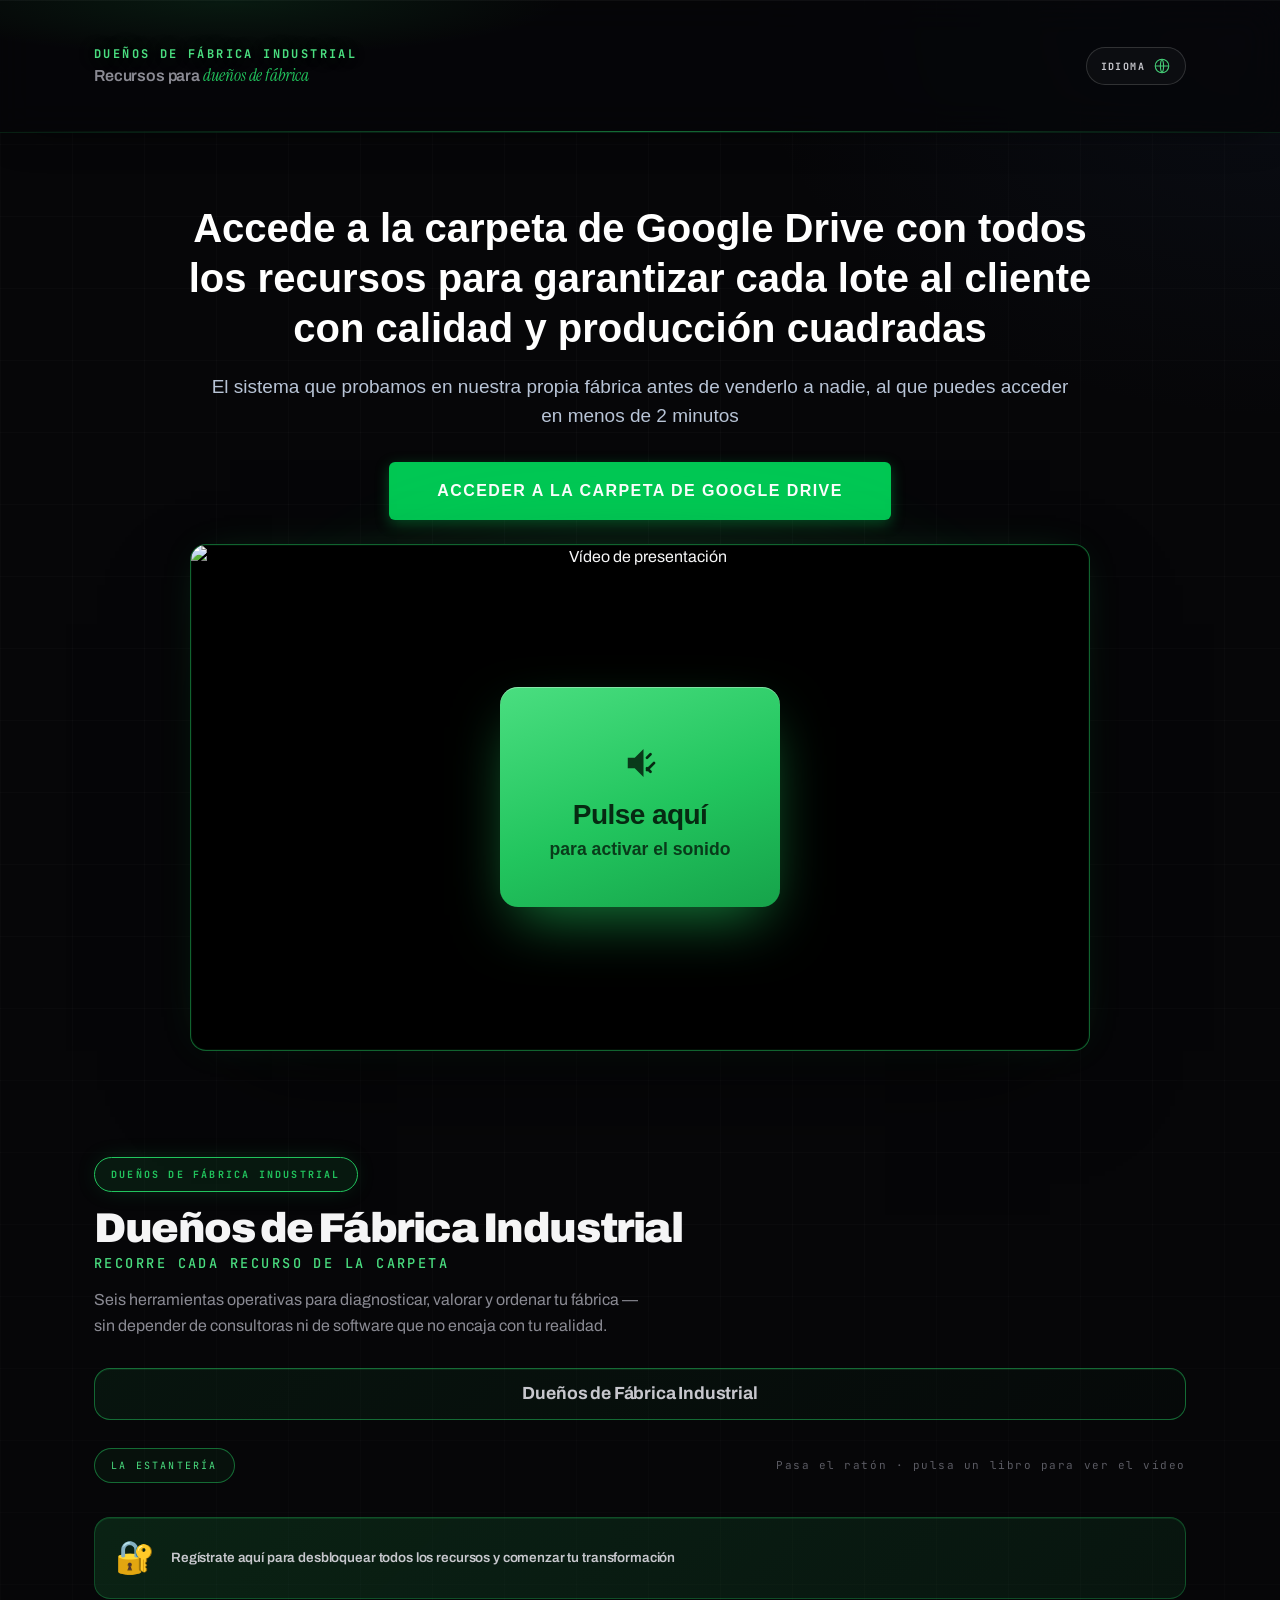
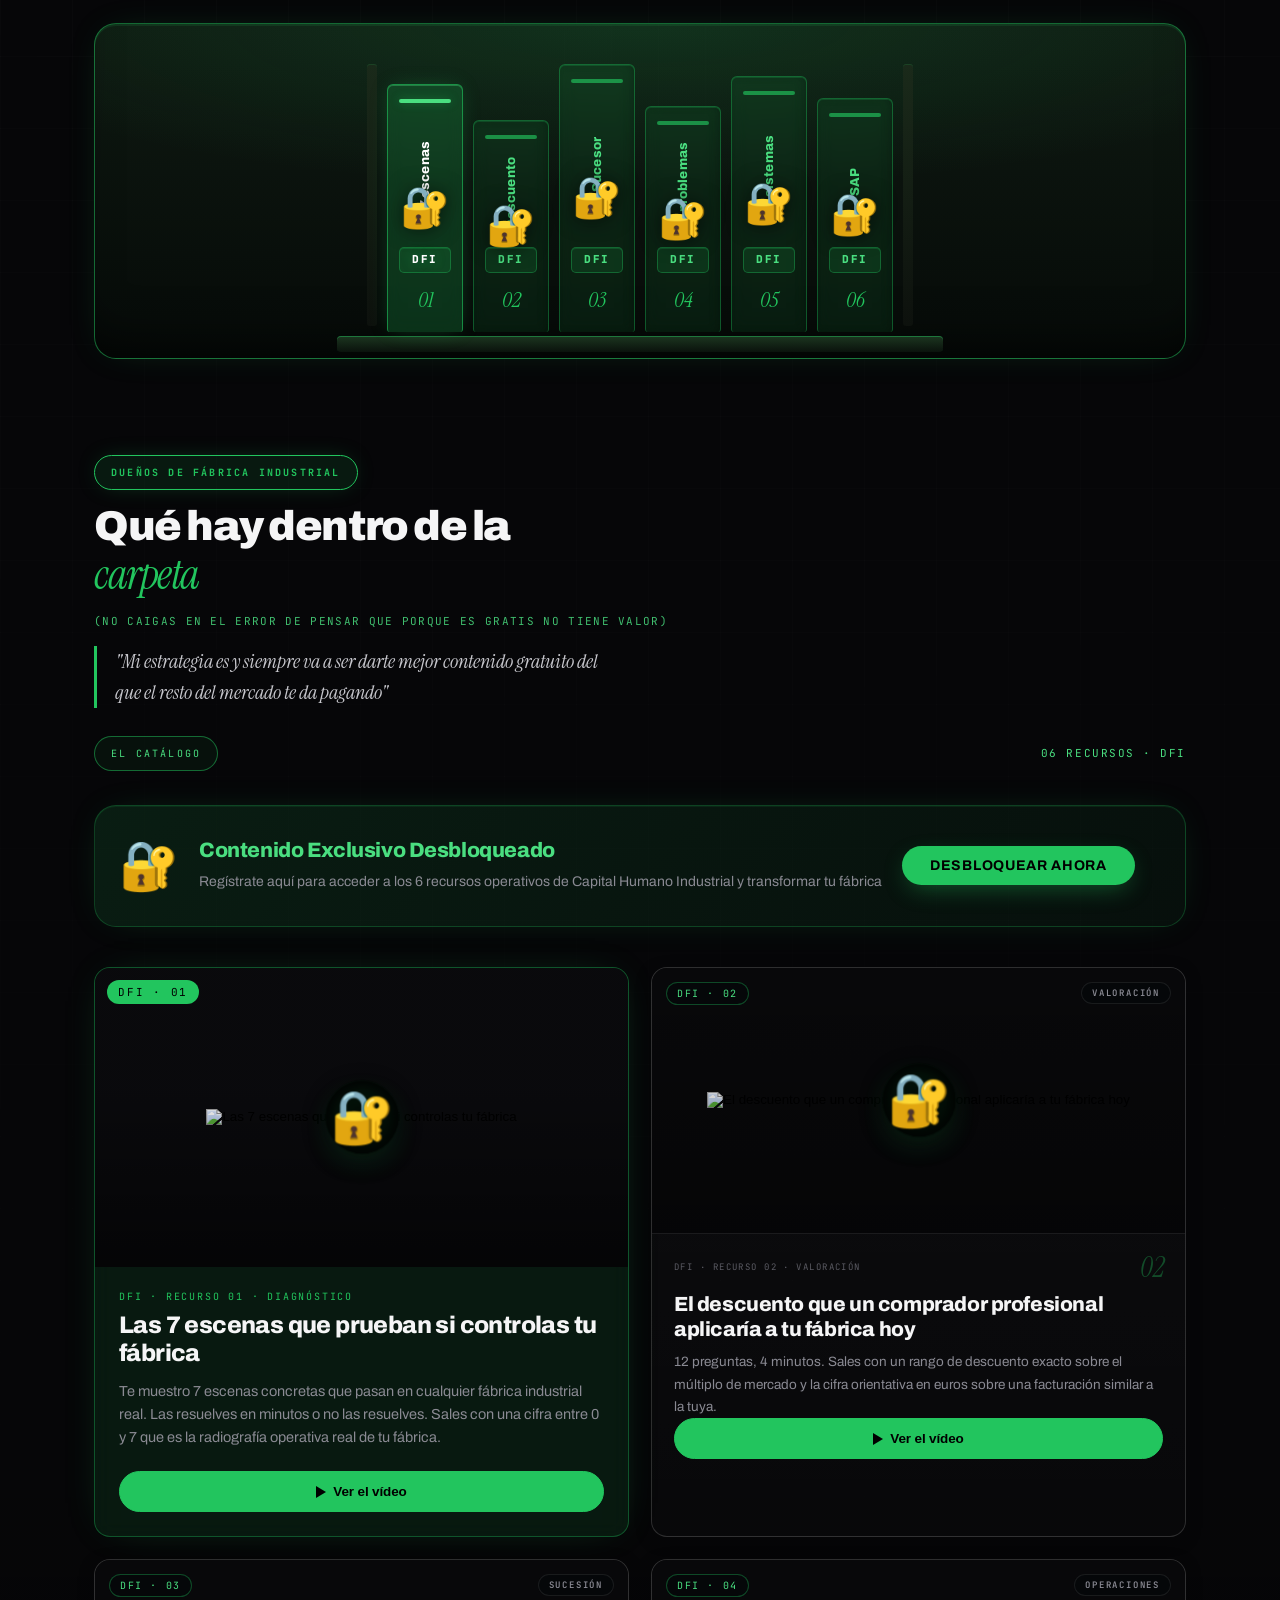
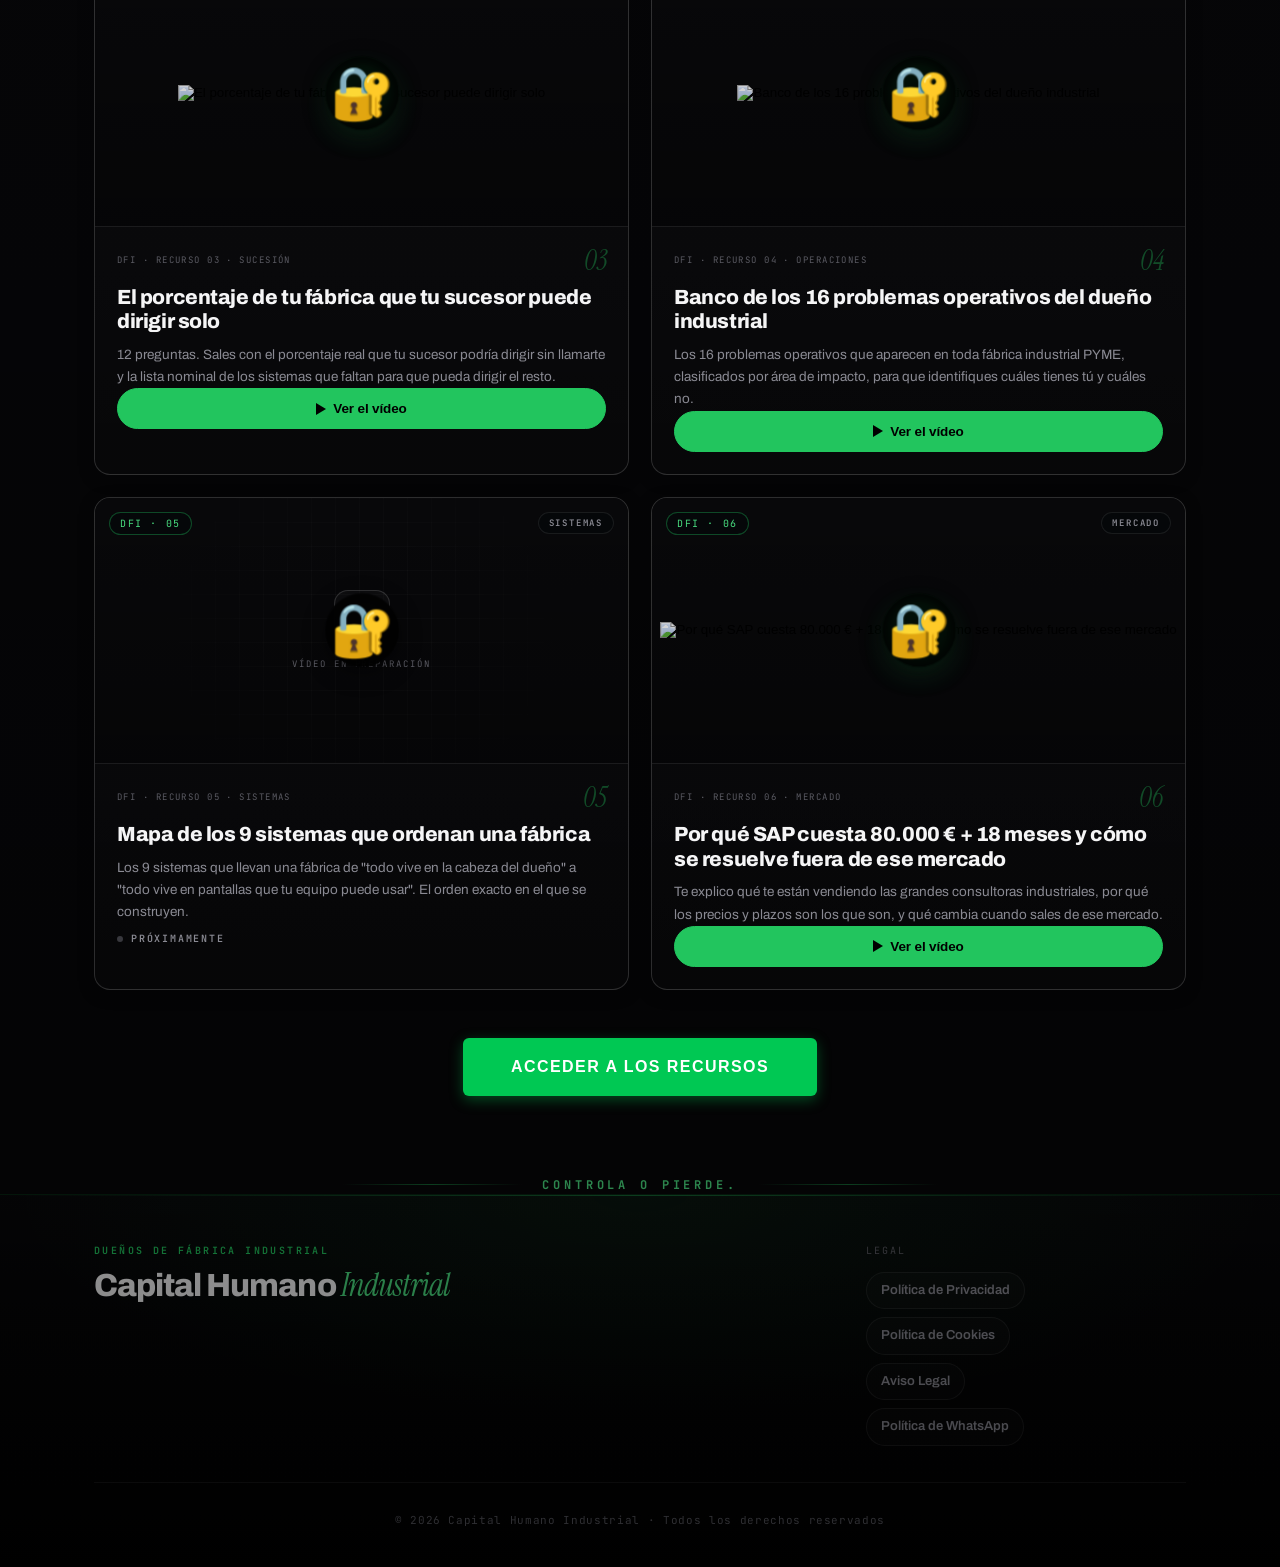
==== commit a1304f31: "loading_Zaragoza/Spain" ====
--- a/index.html
+++ b/index.html
@@ -94,6 +94,12 @@
       <div class="headRow headRowShelf" data-rise>
         <span class="pill" data-i18n="pillShelf">LA ESTANTERÍA</span>
         <span class="hint" data-i18n="shelfHint">Pasa el ratón · pulsa un libro para ver el vídeo</span>
+      </div>
+      <div class="shelfAccessBanner" data-rise>
+        <span class="shelfAccessIcon">🔐</span>
+        <div class="shelfAccessText">
+          <p class="shelfAccessMsg">Regístrate aquí para desbloquear todos los recursos y comenzar tu transformación</p>
+        </div>
       </div>
       <div class="shelfStage" data-rise>
         <span class="shelfWall"></span>
@@ -152,6 +158,16 @@
         <span class="pill" data-i18n="pillCatalog">EL CATÁLOGO</span>
         <span class="count" id="catalogCount">06 RECURSOS · DFI</span>
       </div>
+      <div class="accessBanner" data-rise>
+        <div class="accessBannerContent">
+          <span class="accessBannerIcon">🔐</span>
+          <div class="accessBannerText">
+            <h3 class="accessBannerTitle">Contenido Exclusivo Desbloqueado</h3>
+            <p class="accessBannerDesc">Regístrate aquí para acceder a los 6 recursos operativos de Capital Humano Industrial y transformar tu fábrica</p>
+          </div>
+          <button type="button" class="accessBannerCta" data-openform>Desbloquear Ahora</button>
+        </div>
+      </div>
       <div class="catalog" id="enrCatalog"></div>
       <div class="catalogCtaWrap" data-rise>
         <button type="button" class="driveCta" data-openform data-i18n="catalogCta">ACCEDER A LOS RECURSOS</button>
@@ -209,9 +225,11 @@
     <div class="enrFormDialog">
       <button type="button" class="enrFormClose" id="enrFormClose" data-i18n-aria="modalClose" aria-label="Cerrar">✕</button>
       <div class="enrFormBody">
-        <span class="enrFormKicker" data-i18n="formKicker">DUEÑOS DE FÁBRICA INDUSTRIAL</span>
-        <h3 class="enrFormTitle" data-i18n-html="formTitle">Accede a la carpeta de <span class="serif">Google Drive</span></h3>
-        <p class="enrFormLead" data-i18n="formLead">Completa el formulario para recibir acceso inmediato a los 6 recursos operativos de Capital Humano Industrial.</p>
+        <div class="enrFormHeader">
+          <span class="enrFormKicker" data-i18n="formKicker">ACCESO INMEDIATO</span>
+          <h3 class="enrFormTitle">Entra a la biblioteca <span class="serif">gratis</span></h3>
+          <p class="enrFormLead">Déjanos tus datos y te abrimos la sala al instante.</p>
+        </div>
         <div class="enrGhlSlot">
           <iframe
             src="https://links.youfunnelcloud.com/widget/form/IjdzCD7ggZ2ONUt1MbI7"
@@ -224,12 +242,37 @@
             data-deactivation-type="neverDeactivate"
             data-deactivation-value=""
             data-form-name="Modal Optin MORTE Recursos"
-            data-height="656"
+            data-height="520"
             data-layout-iframe-id="inline-IjdzCD7ggZ2ONUt1MbI7"
             data-form-id="IjdzCD7ggZ2ONUt1MbI7"
             title="Modal Optin MORTE Recursos"
             scrolling="no">
           </iframe>
+        </div>
+        <div class="enrCountryHelper" id="enrCountryHelper">
+          <label class="enrCountryLabel">Código de país para WhatsApp:</label>
+          <div class="enrCountryGrid" id="enrCountryGrid">
+            <button type="button" class="enrCountryBtn" data-code="+34">🇪🇸 +34</button>
+            <button type="button" class="enrCountryBtn" data-code="+351">🇵🇹 +351</button>
+            <button type="button" class="enrCountryBtn" data-code="+39">🇮🇹 +39</button>
+            <button type="button" class="enrCountryBtn" data-code="+33">🇫🇷 +33</button>
+            <button type="button" class="enrCountryBtn" data-code="+49">🇩🇪 +49</button>
+            <button type="button" class="enrCountryBtn" data-code="+55">🇧🇷 +55</button>
+            <button type="button" class="enrCountryBtn" data-code="+54">🇦🇷 +54</button>
+            <button type="button" class="enrCountryBtn" data-code="+56">🇨🇱 +56</button>
+            <button type="button" class="enrCountryBtn" data-code="+57">🇨🇴 +57</button>
+            <button type="button" class="enrCountryBtn" data-code="+34" data-show-all="true">+ Más</button>
+          </div>
+          <div class="enrCountryExtended" id="enrCountryExtended" style="display:none;">
+            <button type="button" class="enrCountryBtn" data-code="+1">🇺🇸 +1 USA</button>
+            <button type="button" class="enrCountryBtn" data-code="+44">🇬🇧 +44</button>
+            <button type="button" class="enrCountryBtn" data-code="+61">🇦🇺 +61</button>
+            <button type="button" class="enrCountryBtn" data-code="+81">🇯🇵 +81</button>
+            <button type="button" class="enrCountryBtn" data-code="+86">🇨🇳 +86</button>
+            <button type="button" class="enrCountryBtn" data-code="+91">🇮🇳 +91</button>
+            <button type="button" class="enrCountryBtn" data-code="+7">🇷🇺 +7</button>
+            <button type="button" class="enrCountryBtn" data-code="-">← Menos</button>
+          </div>
         </div>
         <button type="button" class="enrFormConfirmBtn" id="enrFormConfirm">Confirmar acceso</button>
       </div>
--- a/css/style.css
+++ b/css/style.css
@@ -286,6 +286,54 @@
   .enr .heroNote { display: inline-flex; align-items: center; gap: 12px; max-width: 64ch; margin: 24px auto 0; padding: 13px 20px; border-radius: var(--radius-pill); border: 1px solid var(--line-accent); background: rgba(34,197,94,0.05); color: var(--text-soft); font-size: 14px; line-height: 1.5; text-align: left; }
   .enr .heroNoteDot { flex: 0 0 auto; width: 9px; height: 9px; border-radius: 50%; background: var(--accent); box-shadow: 0 0 14px var(--accent-glow); }
   .enr .welcomeSub { margin: 22px auto 0; max-width: 52ch; font-size: 16.5px; line-height: 1.6; color: var(--text-muted); }
+
+  .enr .accessBanner {
+    margin: 32px 0 40px; padding: 24px; border-radius: var(--radius-lg);
+    background: linear-gradient(135deg, rgba(34,197,94,0.12), rgba(34,197,94,0.05));
+    border: 1px solid rgba(34,197,94,0.25);
+    box-shadow: 0 0 40px -20px var(--accent-glow), inset 0 1px 0 rgba(34,197,94,0.1);
+    display: flex; transition: opacity 0.3s ease, display 0.3s ease;
+  }
+  .enr .accessBanner.hidden {
+    display: none;
+    opacity: 0;
+  }
+  .enr .accessBannerContent {
+    display: flex; align-items: center; gap: 20px; justify-content: space-between; flex-wrap: wrap;
+  }
+  .enr .accessBannerIcon {
+    font-size: 48px; flex-shrink: 0;
+  }
+  .enr .accessBannerText {
+    flex: 1 1 auto; min-width: 280px;
+  }
+  .enr .accessBannerTitle {
+    margin: 0 0 8px; font-size: clamp(1.1rem, 2vw, 1.3rem); font-weight: 800;
+    letter-spacing: -0.02em; line-height: 1.2; color: var(--accent-soft);
+  }
+  .enr .accessBannerDesc {
+    margin: 0; font-size: 14px; line-height: 1.6; color: var(--text-muted);
+  }
+  .enr .accessBannerCta {
+    flex-shrink: 0; padding: 12px 28px; border: none; border-radius: var(--radius-pill);
+    background: var(--accent); color: #000; font-family: var(--f-display);
+    font-size: 14px; font-weight: 700; letter-spacing: 0.05em; text-transform: uppercase;
+    cursor: pointer; transition: transform 0.2s ease, box-shadow 0.2s ease, background 0.2s ease;
+    box-shadow: 0 8px 24px -6px rgba(34,197,94,0.4);
+  }
+  .enr .accessBannerCta:hover {
+    transform: translateY(-2px); background: var(--accent-soft);
+    box-shadow: 0 12px 32px -4px rgba(34,197,94,0.5);
+  }
+
+  @media (max-width: 768px) {
+    .enr .accessBannerContent {
+      flex-direction: column; gap: 16px;
+    }
+    .enr .accessBannerText { min-width: auto; }
+    .enr .accessBannerIcon { align-self: flex-start; }
+    .enr .accessBannerCta { width: 100%; }
+  }
 
   .enr .introVideo { max-width: 900px; margin: 24px auto 0; }
 
@@ -392,7 +440,33 @@
     border-left: 3px solid var(--accent);
   }
   .enr .headRowShelf,
-  .enr .headRowCatalog { margin-top: 4px; }
+  .enr .headRowCatalog { margin-top: 4px; margin-bottom: 20px; }
+
+  /* Banner de acceso en estanteria */
+  .enr .shelfAccessBanner {
+    display: flex; align-items: center; gap: 16px;
+    margin-bottom: 24px; padding: 16px 20px;
+    border-radius: var(--radius);
+    background: linear-gradient(135deg, rgba(34,197,94,0.15), rgba(34,197,94,0.08));
+    border: 1px solid rgba(34,197,94,0.3);
+    box-shadow: inset 0 1px 0 rgba(34,197,94,0.15);
+    transition: opacity 0.3s ease, display 0.3s ease;
+  }
+  .enr .shelfAccessBanner.hidden {
+    display: none;
+    opacity: 0;
+  }
+  .enr .shelfAccessIcon {
+    font-size: 32px; flex-shrink: 0;
+  }
+  .enr .shelfAccessText {
+    flex: 1;
+  }
+  .enr .shelfAccessMsg {
+    margin: 0; font-size: 13.5px; font-weight: 600;
+    line-height: 1.5; color: var(--text-soft);
+    letter-spacing: -0.01em;
+  }
 
   .enr .headRow { display: flex; align-items: center; gap: 18px; flex-wrap: wrap; margin-bottom: 34px; }
   .enr .pill { display: inline-flex; align-items: center; font-family: var(--f-mono); font-size: 10px; letter-spacing: 0.22em; color: var(--text-soft); border: 1px solid var(--line-strong); border-radius: var(--radius-pill); padding: 9px 16px; }
@@ -740,33 +814,48 @@
   /* POPUP FORMULARIO (acceso Google Drive) */
   .enrFormOverlay { position: fixed; inset: 0; z-index: 99999; display: none; place-items: center; padding: 24px; background: rgba(2,2,4,0.78); -webkit-backdrop-filter: blur(6px); backdrop-filter: blur(6px); font-family: "Archivo", system-ui, sans-serif; }
   .enrFormOverlay.open { display: grid; }
-  .enrFormDialog { position: relative; width: 100%; max-width: 640px; max-height: 90vh; overflow-y: auto; overflow-x: hidden; -webkit-overflow-scrolling: touch; border-radius: 22px; border: 1px solid transparent; background: linear-gradient(#0a0a0e, #0a0a0e) padding-box, linear-gradient(150deg, rgba(34,197,94,0.45), rgba(255,255,255,0.06) 38%, rgba(255,255,255,0.02)) border-box; padding: 38px 30px 30px; box-shadow: 0 40px 90px -44px rgba(0,0,0,0.95), 0 0 60px -30px var(--accent-glow); animation: enrFormIn 0.32s cubic-bezier(0.22,1,0.36,1); }
+  .enrFormDialog { position: relative; width: 100%; max-width: 520px; max-height: 90vh; overflow-y: auto; overflow-x: hidden; -webkit-overflow-scrolling: touch; border-radius: 22px; border: 1px solid transparent; background: linear-gradient(#0a0a0e, #0a0a0e) padding-box, linear-gradient(150deg, rgba(34,197,94,0.45), rgba(255,255,255,0.06) 38%, rgba(255,255,255,0.02)) border-box; padding: 32px 28px 28px; box-shadow: 0 40px 90px -44px rgba(0,0,0,0.95), 0 0 60px -30px var(--accent-glow); animation: enrFormIn 0.32s cubic-bezier(0.22,1,0.36,1); }
   @keyframes enrFormIn { from { opacity: 0; transform: translateY(18px) scale(0.97); } }
   .enrFormDialog::-webkit-scrollbar { width: 8px; }
   .enrFormDialog::-webkit-scrollbar-thumb { background: var(--line-strong); border-radius: 999px; }
   .enrFormDialog::-webkit-scrollbar-track { background: transparent; }
   .enrFormClose { position: absolute; top: 16px; right: 16px; width: 38px; height: 38px; display: grid; place-items: center; border-radius: 50%; font-size: 15px; color: var(--text-muted); background: rgba(255,255,255,0.04); border: 1px solid var(--line); cursor: pointer; z-index: 3; transition: color 0.2s ease, border-color 0.2s ease; }
   .enrFormClose:hover { color: var(--accent); border-color: var(--line-accent); }
-  .enrFormBody { display: flex; flex-direction: column; gap: 14px; }
+  .enrFormBody { display: flex; flex-direction: column; gap: 18px; }
+  .enrFormHeader { display: flex; flex-direction: column; gap: 12px; text-align: center; }
   .enrFormKicker { font-family: var(--f-mono); font-size: 11px; letter-spacing: 0.28em; text-transform: uppercase; color: var(--accent); font-weight: 700; }
-  .enrFormTitle { font-size: clamp(1.5rem, 4vw, 1.9rem); font-weight: 900; letter-spacing: -0.03em; color: var(--text); }
-  .enrFormLead { margin: 0; font-size: 14.5px; line-height: 1.6; color: var(--text-muted); max-width: 48ch; }
-  .enrGhlSlot { margin-top: 10px; border-radius: 16px; overflow: hidden; background: #fff; }
-  .enrGhlSlot iframe { display: block; width: 100%; min-height: 620px; border: none; }
+  .enrFormTitle { font-size: clamp(1.4rem, 3.5vw, 1.8rem); font-weight: 900; letter-spacing: -0.03em; color: var(--text); margin: 0; }
+  .enrFormTitle .serif { color: var(--accent-soft); font-style: italic; }
+  .enrFormLead { margin: 0; font-size: 13.5px; line-height: 1.6; color: var(--text-muted); }
+  .enrGhlSlot { border-radius: 14px; overflow: hidden; background: #fff; }
+  .enrGhlSlot iframe { display: block; width: 100%; min-height: 480px; border: none; }
+
+  /* Country Code Helper */
+  .enrCountryHelper { margin-top: 12px; }
+  .enrCountryLabel { display: block; font-size: 12px; font-weight: 600; letter-spacing: 0.05em;
+    text-transform: uppercase; color: var(--text-muted); margin-bottom: 8px; }
+  .enrCountryGrid, .enrCountryExtended { display: grid; grid-template-columns: repeat(auto-fit, minmax(80px, 1fr));
+    gap: 6px; }
+  .enrCountryExtended { margin-top: 6px; }
+  .enrCountryBtn { padding: 8px 10px; border: 1px solid var(--line); border-radius: 8px;
+    background: transparent; color: var(--text-soft); font-size: 12px; font-weight: 600;
+    cursor: pointer; transition: all 0.2s ease; white-space: nowrap; text-align: center; }
+  .enrCountryBtn:hover { border-color: var(--accent); color: var(--accent); background: rgba(34,197,94,0.08); }
+  .enrCountryBtn:active { transform: scale(0.95); }
   .enrFormConfirmBtn {
-    width: 100%; margin-top: 16px; padding: 16px 24px;
+    width: 100%; margin-top: 14px; padding: 14px 24px;
     border: none; border-radius: 12px;
     background: linear-gradient(135deg, #22c55e, #16a34a);
     color: #000; font-family: "Archivo", system-ui, sans-serif;
-    font-size: 15px; font-weight: 700; letter-spacing: 0.05em;
+    font-size: 14px; font-weight: 700; letter-spacing: 0.06em;
     text-transform: uppercase; cursor: pointer;
-    box-shadow: 0 12px 32px -8px rgba(34,197,94,0.4);
+    box-shadow: 0 10px 28px -6px rgba(34,197,94,0.4);
     transition: transform 0.2s ease, box-shadow 0.2s ease, background 0.2s ease;
   }
   .enrFormConfirmBtn:hover {
     transform: translateY(-2px);
     background: linear-gradient(135deg, #4ade80, #22c55e);
-    box-shadow: 0 16px 40px -8px rgba(34,197,94,0.6);
+    box-shadow: 0 14px 36px -4px rgba(34,197,94,0.6);
   }
   .enrFormConfirmBtn:active {
     transform: translateY(0);
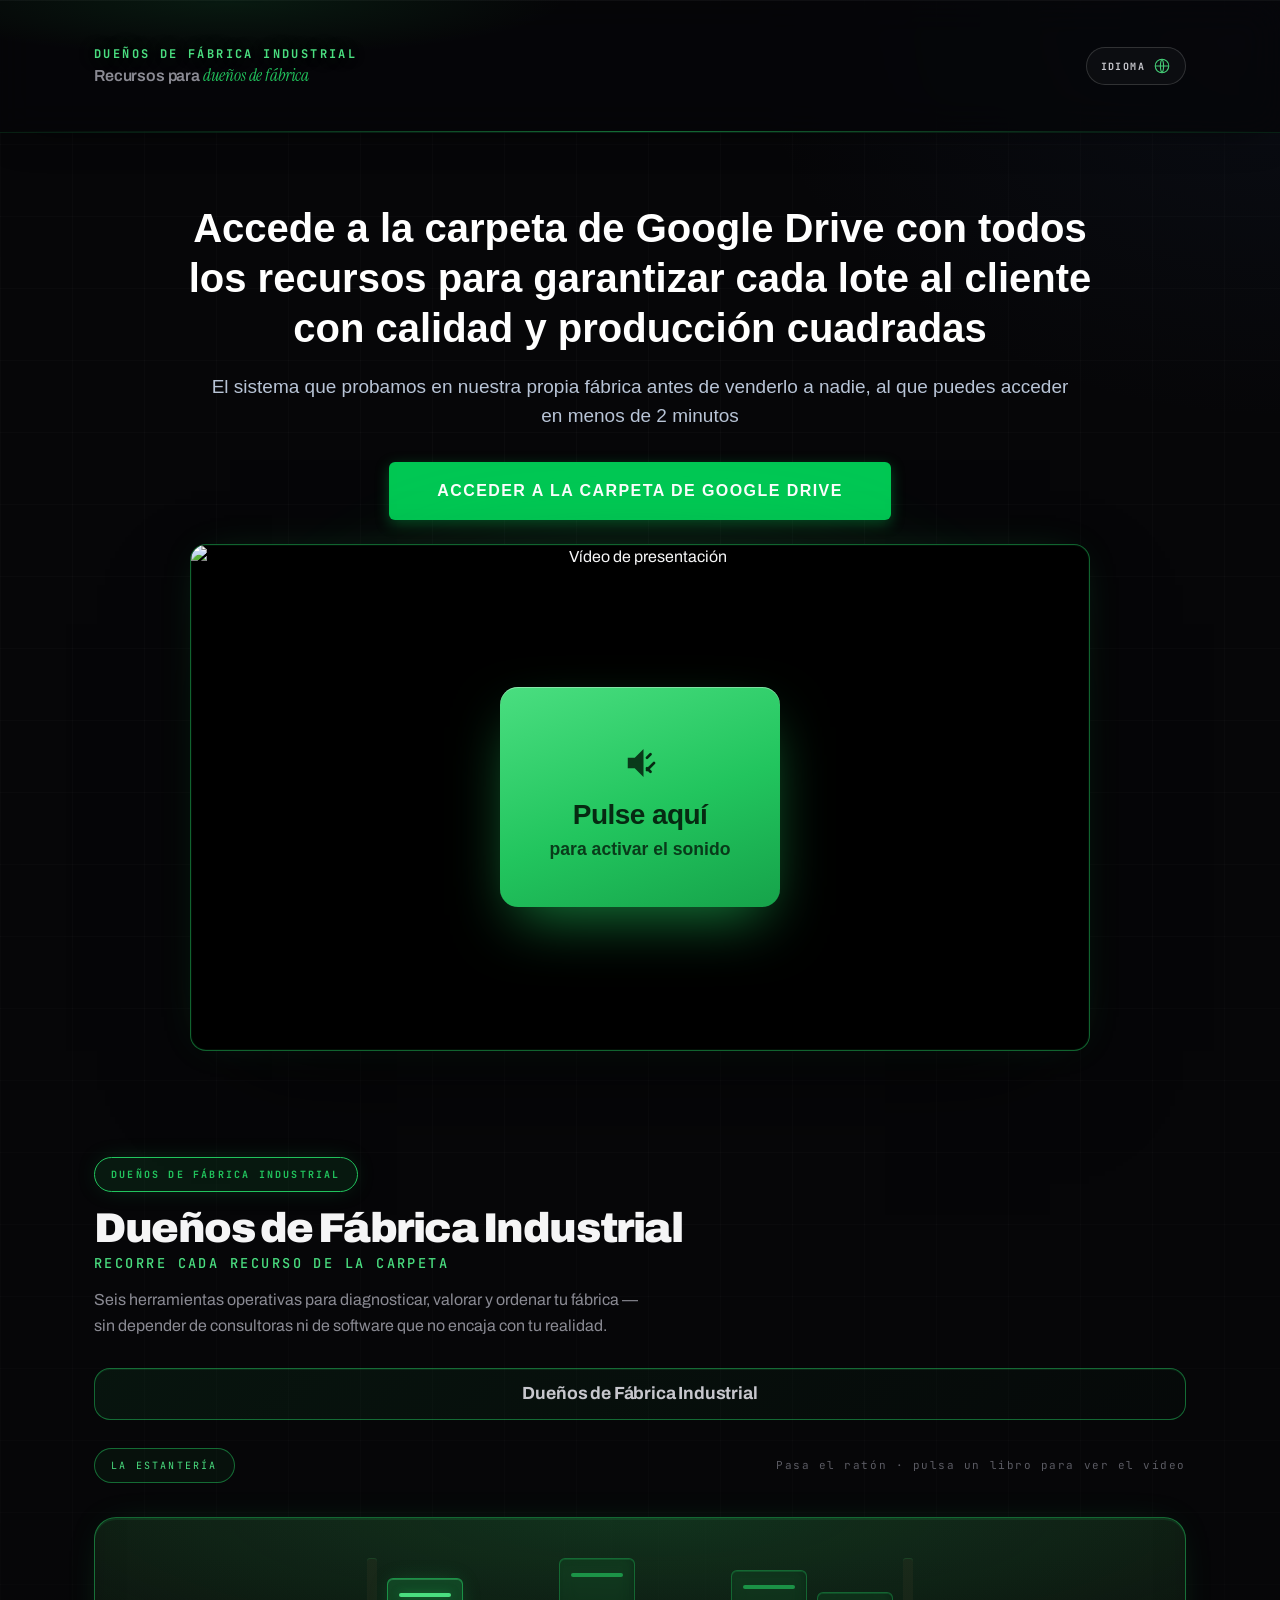
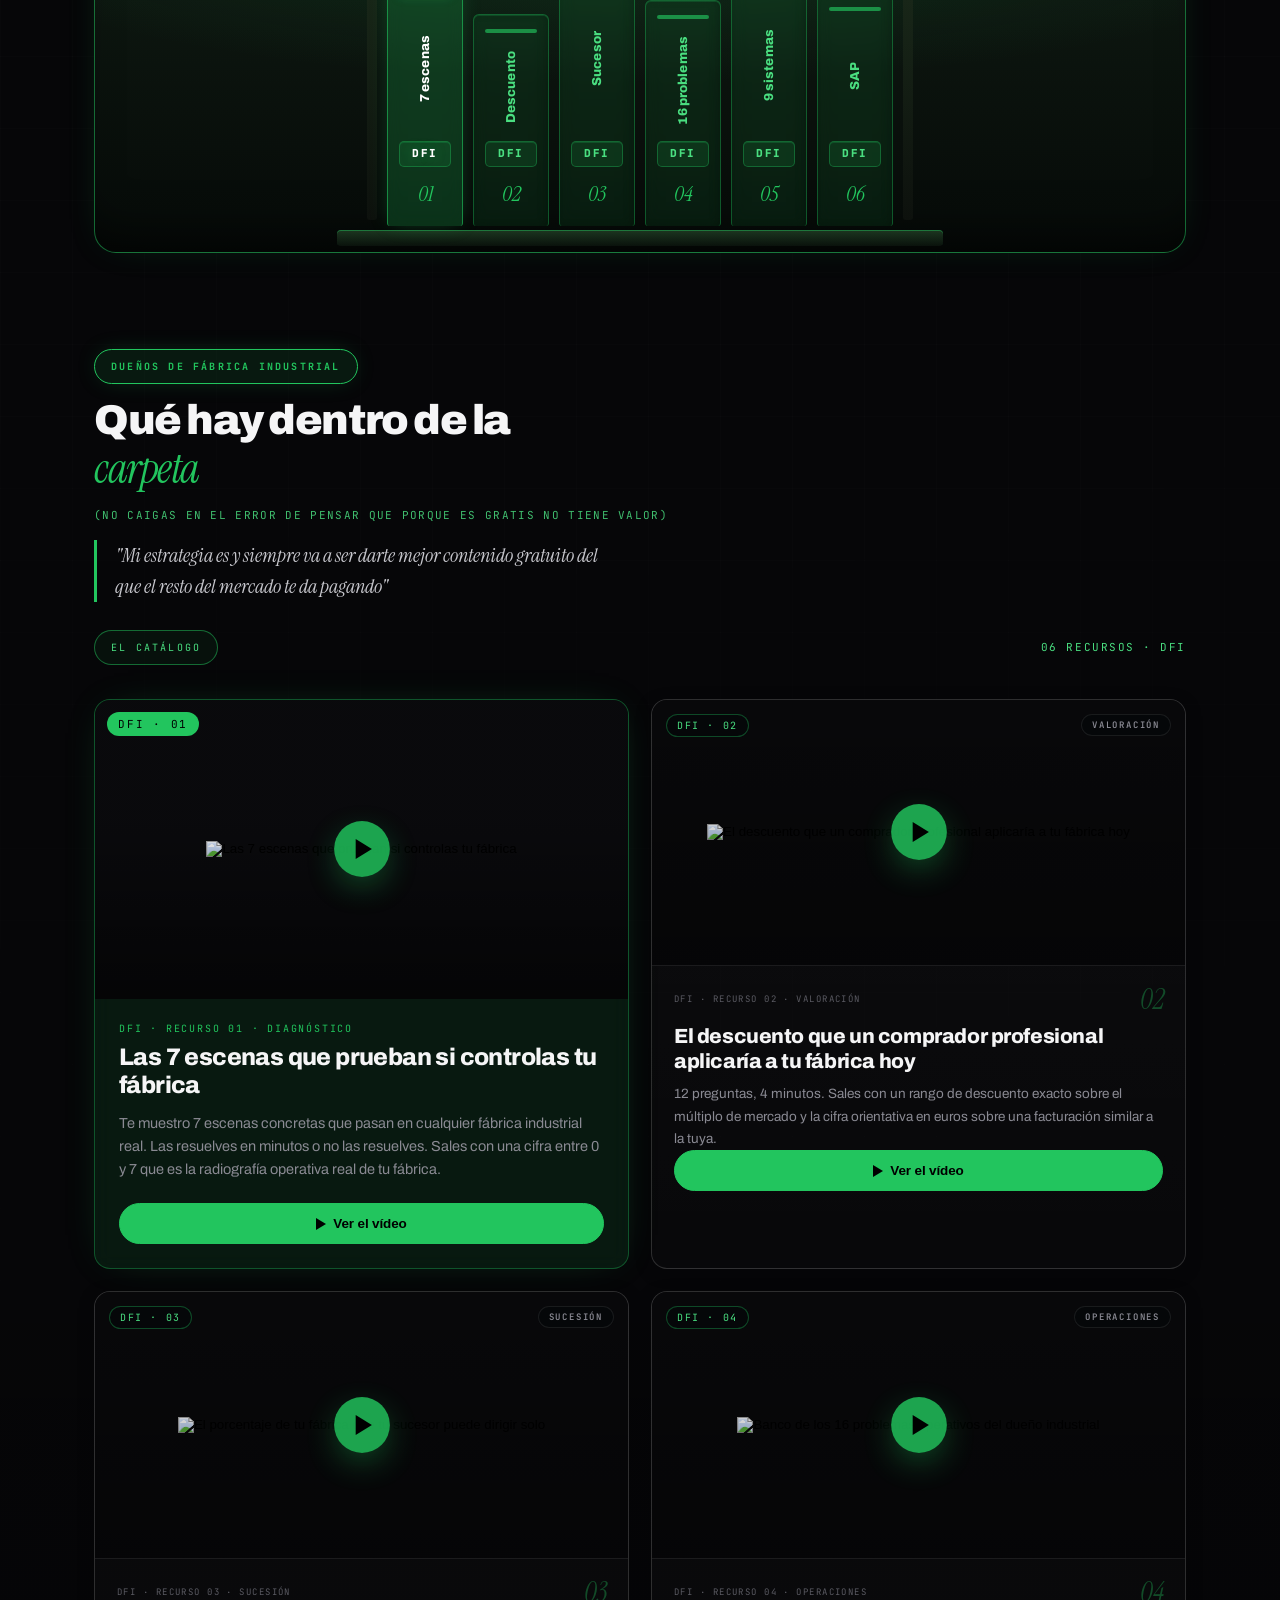
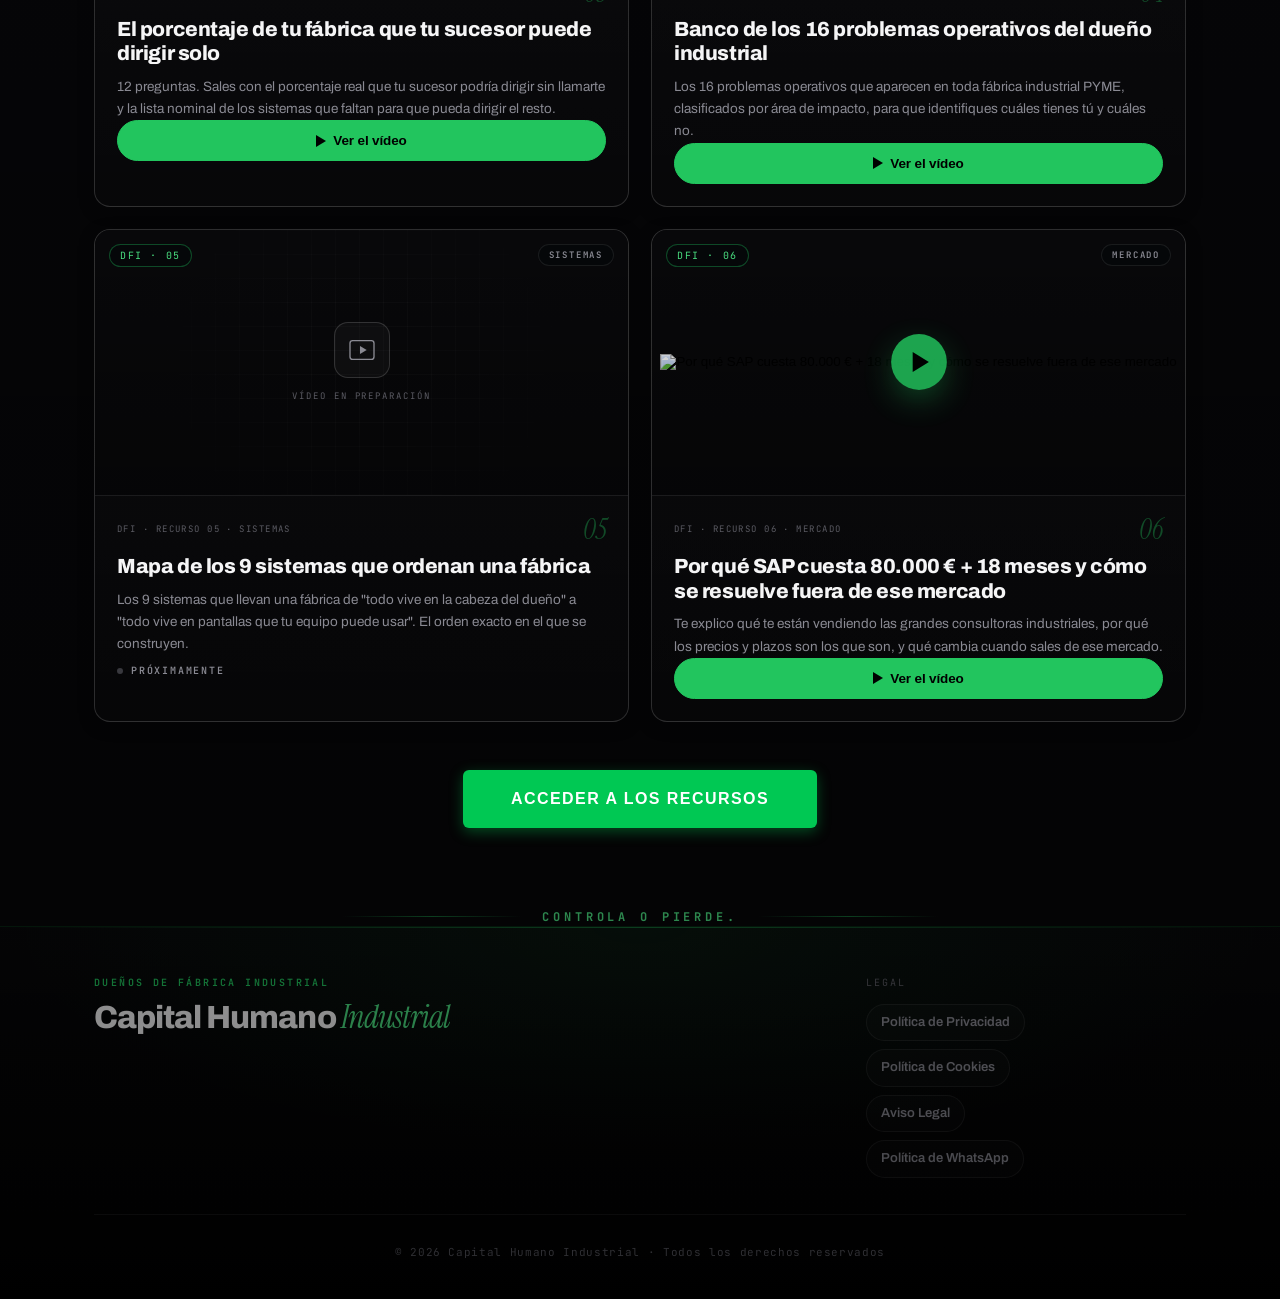
==== commit 04bd5e0a: "loading_Zaragoza/Spain" ====
--- a/index.html
+++ b/index.html
@@ -94,12 +94,6 @@
       <div class="headRow headRowShelf" data-rise>
         <span class="pill" data-i18n="pillShelf">LA ESTANTERÍA</span>
         <span class="hint" data-i18n="shelfHint">Pasa el ratón · pulsa un libro para ver el vídeo</span>
-      </div>
-      <div class="shelfAccessBanner" data-rise>
-        <span class="shelfAccessIcon">🔐</span>
-        <div class="shelfAccessText">
-          <p class="shelfAccessMsg">Regístrate aquí para desbloquear todos los recursos y comenzar tu transformación</p>
-        </div>
       </div>
       <div class="shelfStage" data-rise>
         <span class="shelfWall"></span>
@@ -158,16 +152,6 @@
         <span class="pill" data-i18n="pillCatalog">EL CATÁLOGO</span>
         <span class="count" id="catalogCount">06 RECURSOS · DFI</span>
       </div>
-      <div class="accessBanner" data-rise>
-        <div class="accessBannerContent">
-          <span class="accessBannerIcon">🔐</span>
-          <div class="accessBannerText">
-            <h3 class="accessBannerTitle">Contenido Exclusivo Desbloqueado</h3>
-            <p class="accessBannerDesc">Regístrate aquí para acceder a los 6 recursos operativos de Capital Humano Industrial y transformar tu fábrica</p>
-          </div>
-          <button type="button" class="accessBannerCta" data-openform>Desbloquear Ahora</button>
-        </div>
-      </div>
       <div class="catalog" id="enrCatalog"></div>
       <div class="catalogCtaWrap" data-rise>
         <button type="button" class="driveCta" data-openform data-i18n="catalogCta">ACCEDER A LOS RECURSOS</button>
@@ -274,7 +258,6 @@
             <button type="button" class="enrCountryBtn" data-code="-">← Menos</button>
           </div>
         </div>
-        <button type="button" class="enrFormConfirmBtn" id="enrFormConfirm">Confirmar acceso</button>
       </div>
     </div>
   </div>
--- a/css/style.css
+++ b/css/style.css
@@ -286,54 +286,6 @@
   .enr .heroNote { display: inline-flex; align-items: center; gap: 12px; max-width: 64ch; margin: 24px auto 0; padding: 13px 20px; border-radius: var(--radius-pill); border: 1px solid var(--line-accent); background: rgba(34,197,94,0.05); color: var(--text-soft); font-size: 14px; line-height: 1.5; text-align: left; }
   .enr .heroNoteDot { flex: 0 0 auto; width: 9px; height: 9px; border-radius: 50%; background: var(--accent); box-shadow: 0 0 14px var(--accent-glow); }
   .enr .welcomeSub { margin: 22px auto 0; max-width: 52ch; font-size: 16.5px; line-height: 1.6; color: var(--text-muted); }
-
-  .enr .accessBanner {
-    margin: 32px 0 40px; padding: 24px; border-radius: var(--radius-lg);
-    background: linear-gradient(135deg, rgba(34,197,94,0.12), rgba(34,197,94,0.05));
-    border: 1px solid rgba(34,197,94,0.25);
-    box-shadow: 0 0 40px -20px var(--accent-glow), inset 0 1px 0 rgba(34,197,94,0.1);
-    display: flex; transition: opacity 0.3s ease, display 0.3s ease;
-  }
-  .enr .accessBanner.hidden {
-    display: none;
-    opacity: 0;
-  }
-  .enr .accessBannerContent {
-    display: flex; align-items: center; gap: 20px; justify-content: space-between; flex-wrap: wrap;
-  }
-  .enr .accessBannerIcon {
-    font-size: 48px; flex-shrink: 0;
-  }
-  .enr .accessBannerText {
-    flex: 1 1 auto; min-width: 280px;
-  }
-  .enr .accessBannerTitle {
-    margin: 0 0 8px; font-size: clamp(1.1rem, 2vw, 1.3rem); font-weight: 800;
-    letter-spacing: -0.02em; line-height: 1.2; color: var(--accent-soft);
-  }
-  .enr .accessBannerDesc {
-    margin: 0; font-size: 14px; line-height: 1.6; color: var(--text-muted);
-  }
-  .enr .accessBannerCta {
-    flex-shrink: 0; padding: 12px 28px; border: none; border-radius: var(--radius-pill);
-    background: var(--accent); color: #000; font-family: var(--f-display);
-    font-size: 14px; font-weight: 700; letter-spacing: 0.05em; text-transform: uppercase;
-    cursor: pointer; transition: transform 0.2s ease, box-shadow 0.2s ease, background 0.2s ease;
-    box-shadow: 0 8px 24px -6px rgba(34,197,94,0.4);
-  }
-  .enr .accessBannerCta:hover {
-    transform: translateY(-2px); background: var(--accent-soft);
-    box-shadow: 0 12px 32px -4px rgba(34,197,94,0.5);
-  }
-
-  @media (max-width: 768px) {
-    .enr .accessBannerContent {
-      flex-direction: column; gap: 16px;
-    }
-    .enr .accessBannerText { min-width: auto; }
-    .enr .accessBannerIcon { align-self: flex-start; }
-    .enr .accessBannerCta { width: 100%; }
-  }
 
   .enr .introVideo { max-width: 900px; margin: 24px auto 0; }
 
@@ -442,32 +394,6 @@
   .enr .headRowShelf,
   .enr .headRowCatalog { margin-top: 4px; margin-bottom: 20px; }
 
-  /* Banner de acceso en estanteria */
-  .enr .shelfAccessBanner {
-    display: flex; align-items: center; gap: 16px;
-    margin-bottom: 24px; padding: 16px 20px;
-    border-radius: var(--radius);
-    background: linear-gradient(135deg, rgba(34,197,94,0.15), rgba(34,197,94,0.08));
-    border: 1px solid rgba(34,197,94,0.3);
-    box-shadow: inset 0 1px 0 rgba(34,197,94,0.15);
-    transition: opacity 0.3s ease, display 0.3s ease;
-  }
-  .enr .shelfAccessBanner.hidden {
-    display: none;
-    opacity: 0;
-  }
-  .enr .shelfAccessIcon {
-    font-size: 32px; flex-shrink: 0;
-  }
-  .enr .shelfAccessText {
-    flex: 1;
-  }
-  .enr .shelfAccessMsg {
-    margin: 0; font-size: 13.5px; font-weight: 600;
-    line-height: 1.5; color: var(--text-soft);
-    letter-spacing: -0.01em;
-  }
-
   .enr .headRow { display: flex; align-items: center; gap: 18px; flex-wrap: wrap; margin-bottom: 34px; }
   .enr .pill { display: inline-flex; align-items: center; font-family: var(--f-mono); font-size: 10px; letter-spacing: 0.22em; color: var(--text-soft); border: 1px solid var(--line-strong); border-radius: var(--radius-pill); padding: 9px 16px; }
   .enr .sectionTitle { font-size: clamp(1.7rem, 4.4vw, 2.6rem); font-weight: 900; letter-spacing: -0.035em; line-height: 1; }
@@ -504,14 +430,6 @@
     border-color: rgba(34, 197, 94, 0.55);
     box-shadow: 0 26px 40px -18px rgba(0,0,0,0.9), 0 0 30px -10px var(--accent-glow), inset 0 1px 0 rgba(34, 197, 94, 0.3);
   }
-  .enr .spineLock {
-    position: absolute; top: 50%; left: 50%; transform: translate(-50%, -50%);
-    font-size: 40px; opacity: 0; transition: opacity 0.4s ease, transform 0.4s cubic-bezier(0.22,1,0.36,1);
-    pointer-events: none; filter: drop-shadow(0 0 10px rgba(0,0,0,0.6));
-  }
-  .enr .spine:hover .spineLock {
-    opacity: 1; transform: translate(-50%, -50%) scale(1.2);
-  }
   .enr .spineCap { position: relative; width: 70%; height: 4px; border-radius: 2px; background: var(--accent); opacity: 0.65; }
   .enr .spineTitle { writing-mode: vertical-rl; transform: rotate(180deg); font-weight: 800; font-size: 13px; letter-spacing: 0.01em; line-height: 1.1; color: var(--accent-soft); max-height: 170px; overflow: hidden; white-space: nowrap; }
   .enr .spineFoot { display: flex; flex-direction: column; align-items: center; gap: 10px; }
@@ -712,8 +630,6 @@
   .enr .fichaThumb:hover { opacity: 1; }
   .enr .fichaImg { width: 100%; height: 100%; object-fit: cover; transition: transform 0.45s cubic-bezier(0.22,1,0.36,1); }
   .enr .ficha:hover .fichaImg { transform: scale(1.05); }
-  .enr .fichaLockIcon { position: absolute; inset: 0; margin: auto; width: 80px; height: 80px; display: grid; place-items: center; border-radius: 50%; background: rgba(0,0,0,0.82); backdrop-filter: blur(8px); -webkit-backdrop-filter: blur(8px); opacity: 0.95; transform: scale(0.92); transition: opacity 0.4s ease, transform 0.4s cubic-bezier(0.22,1,0.36,1); pointer-events: none; z-index: 3; font-size: 56px; filter: drop-shadow(0 6px 12px rgba(0,0,0,0.5)); }
-  .enr .ficha:hover .fichaLockIcon { opacity: 1; transform: scale(1); }
   .enr .fichaThumbShade { position: absolute; inset: 0; background: linear-gradient(180deg, rgba(0,0,0,0.05) 40%, rgba(0,0,0,0.55)); pointer-events: none; }
   .enr .fichaPlay { position: absolute; inset: 0; margin: auto; width: 62px; height: 62px; display: grid; place-items: center; border-radius: 50%; background: rgba(34,197,94,0.92); box-shadow: 0 12px 40px -8px rgba(34,197,94,0.6); transform: scale(0.9); opacity: 0.9; transition: transform 0.25s ease, opacity 0.25s ease; }
   .enr .ficha:hover .fichaPlay { transform: scale(1); opacity: 1; }
@@ -771,32 +687,6 @@
   .enr [data-rise] { opacity: 0; transform: translateY(22px); transition: opacity 0.7s cubic-bezier(0.22,1,0.36,1), transform 0.7s cubic-bezier(0.22,1,0.36,1); }
   .enr [data-rise].in { opacity: 1; transform: none; }
 
-  @keyframes successIn {
-    from {
-      opacity: 0;
-      transform: translate(-50%, -50%) scale(0.8);
-    }
-    to {
-      opacity: 1;
-      transform: translate(-50%, -50%) scale(1);
-    }
-  }
-
-  @keyframes successOut {
-    from {
-      opacity: 1;
-      transform: translate(-50%, -50%) scale(1);
-    }
-    to {
-      opacity: 0;
-      transform: translate(-50%, -50%) scale(0.8);
-    }
-  }
-
-  /* Estados de acesso */
-  .enr.access-granted .fichaLockIcon { opacity: 0 !important; pointer-events: none !important; }
-  .enr.access-granted .spineLock { opacity: 0 !important; pointer-events: none !important; }
-
   /* MODAL */
   .enrModalOverlay { position: fixed; inset: 0; z-index: 99999; display: none; place-items: center; padding: 24px; background: rgba(4,4,6,0.82); -webkit-backdrop-filter: blur(10px); backdrop-filter: blur(10px); font-family: "Archivo", system-ui, sans-serif; }
   .enrModalOverlay.open { display: grid; }
@@ -842,24 +732,6 @@
     cursor: pointer; transition: all 0.2s ease; white-space: nowrap; text-align: center; }
   .enrCountryBtn:hover { border-color: var(--accent); color: var(--accent); background: rgba(34,197,94,0.08); }
   .enrCountryBtn:active { transform: scale(0.95); }
-  .enrFormConfirmBtn {
-    width: 100%; margin-top: 14px; padding: 14px 24px;
-    border: none; border-radius: 12px;
-    background: linear-gradient(135deg, #22c55e, #16a34a);
-    color: #000; font-family: "Archivo", system-ui, sans-serif;
-    font-size: 14px; font-weight: 700; letter-spacing: 0.06em;
-    text-transform: uppercase; cursor: pointer;
-    box-shadow: 0 10px 28px -6px rgba(34,197,94,0.4);
-    transition: transform 0.2s ease, box-shadow 0.2s ease, background 0.2s ease;
-  }
-  .enrFormConfirmBtn:hover {
-    transform: translateY(-2px);
-    background: linear-gradient(135deg, #4ade80, #22c55e);
-    box-shadow: 0 14px 36px -4px rgba(34,197,94,0.6);
-  }
-  .enrFormConfirmBtn:active {
-    transform: translateY(0);
-  }
 
   /* —— Vista estantería (theater) —— */
   .shelfTheater {
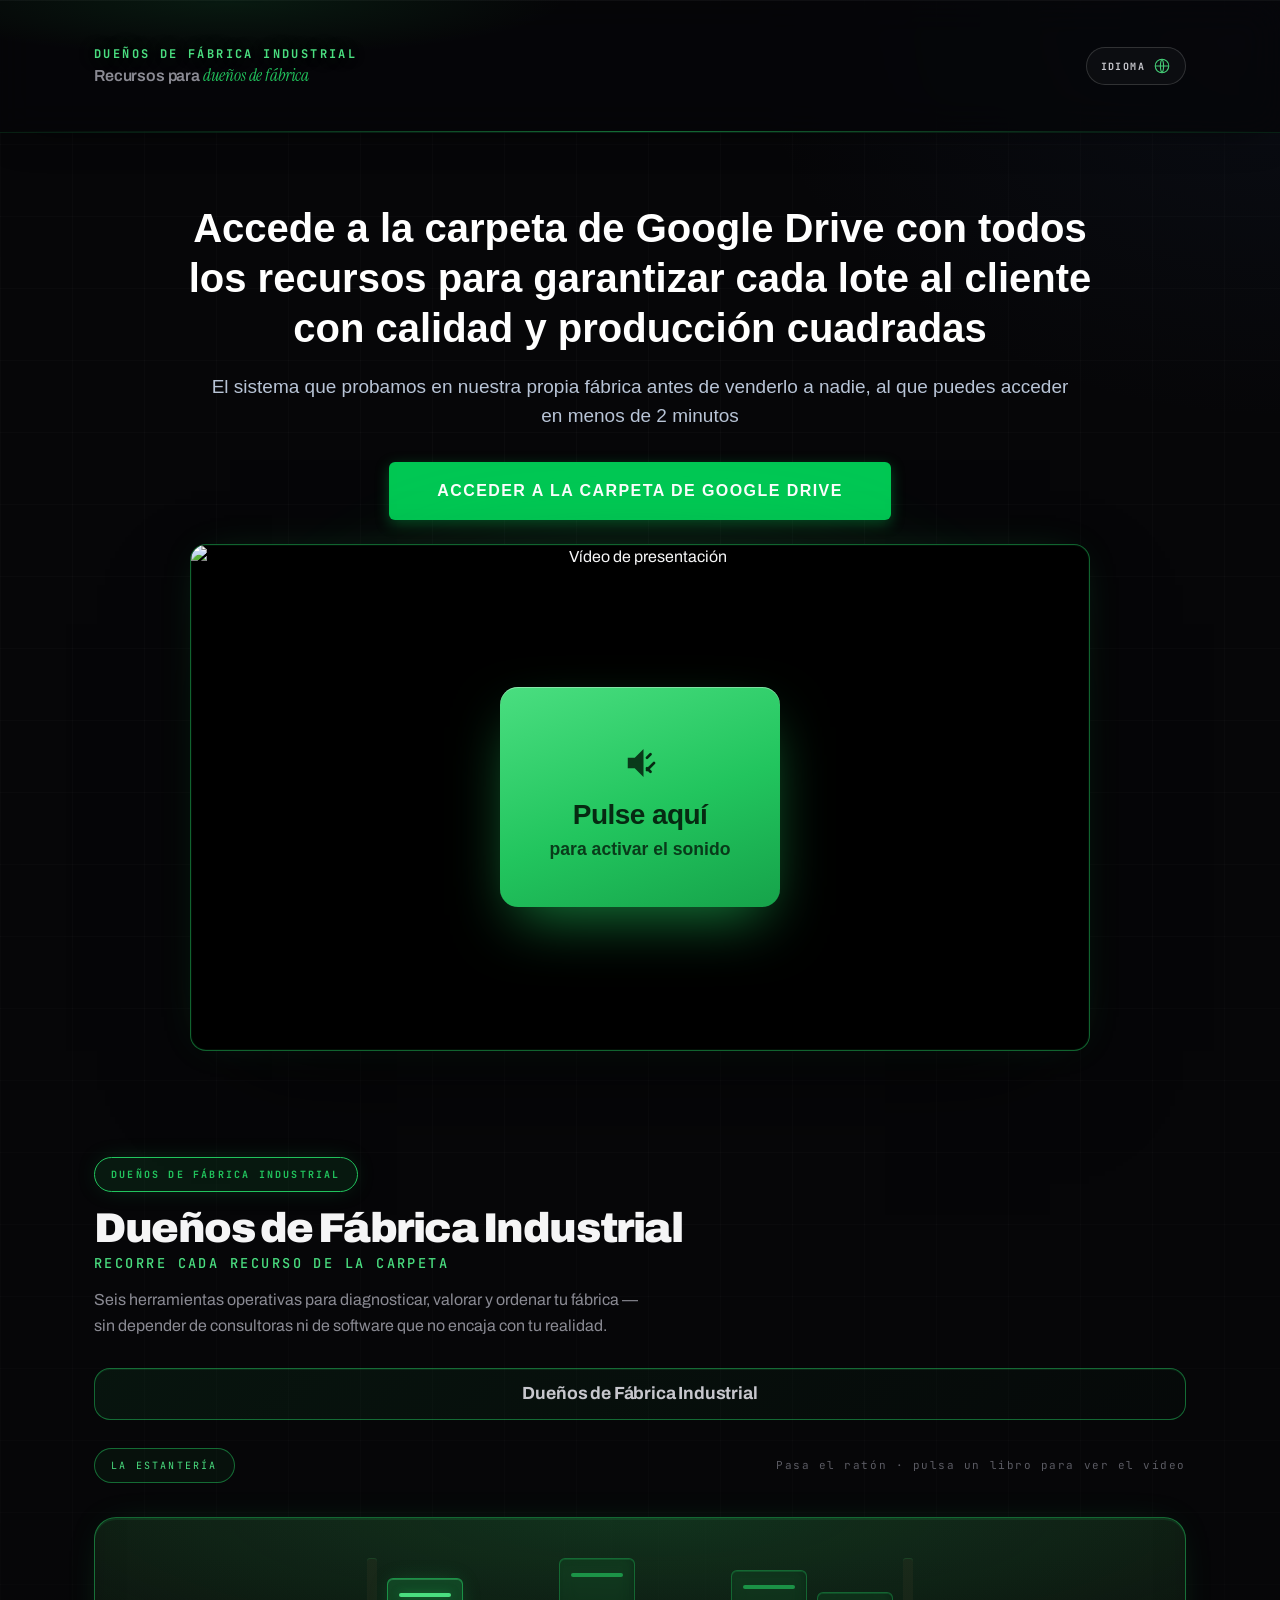
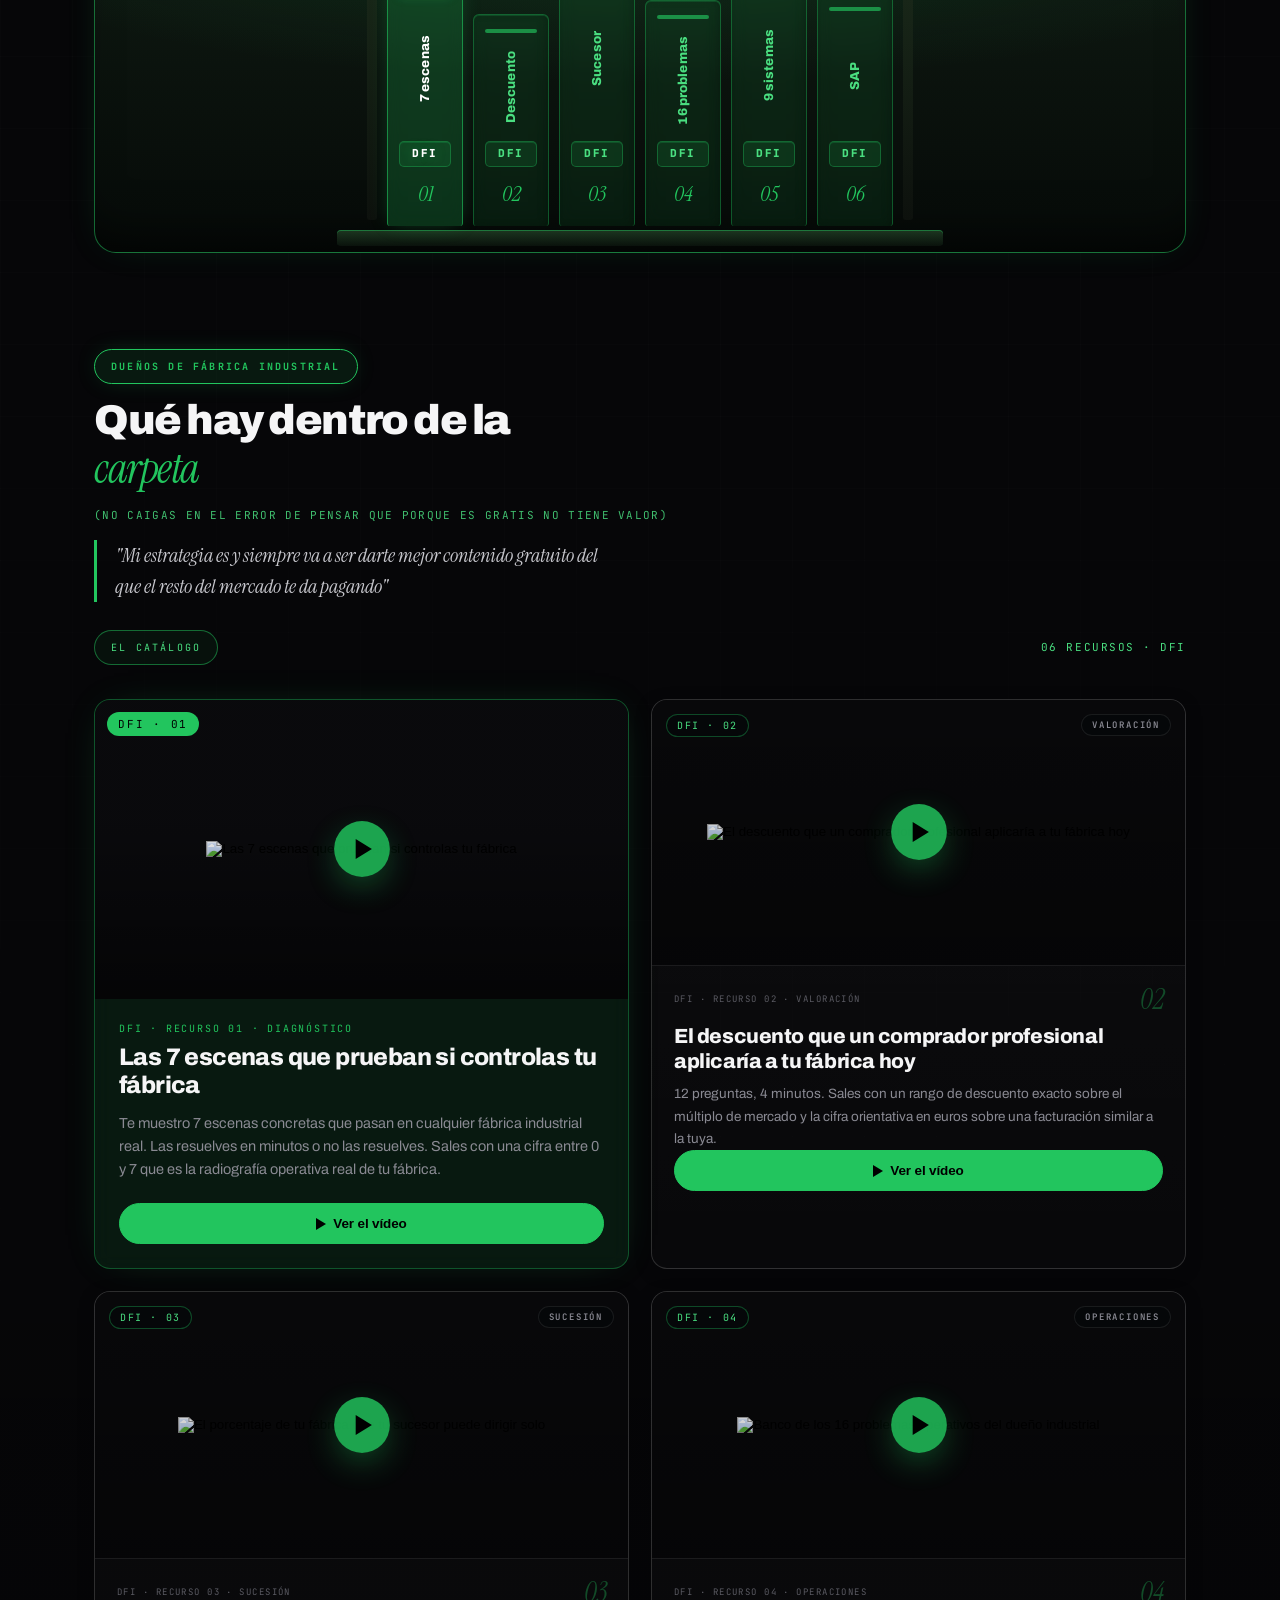
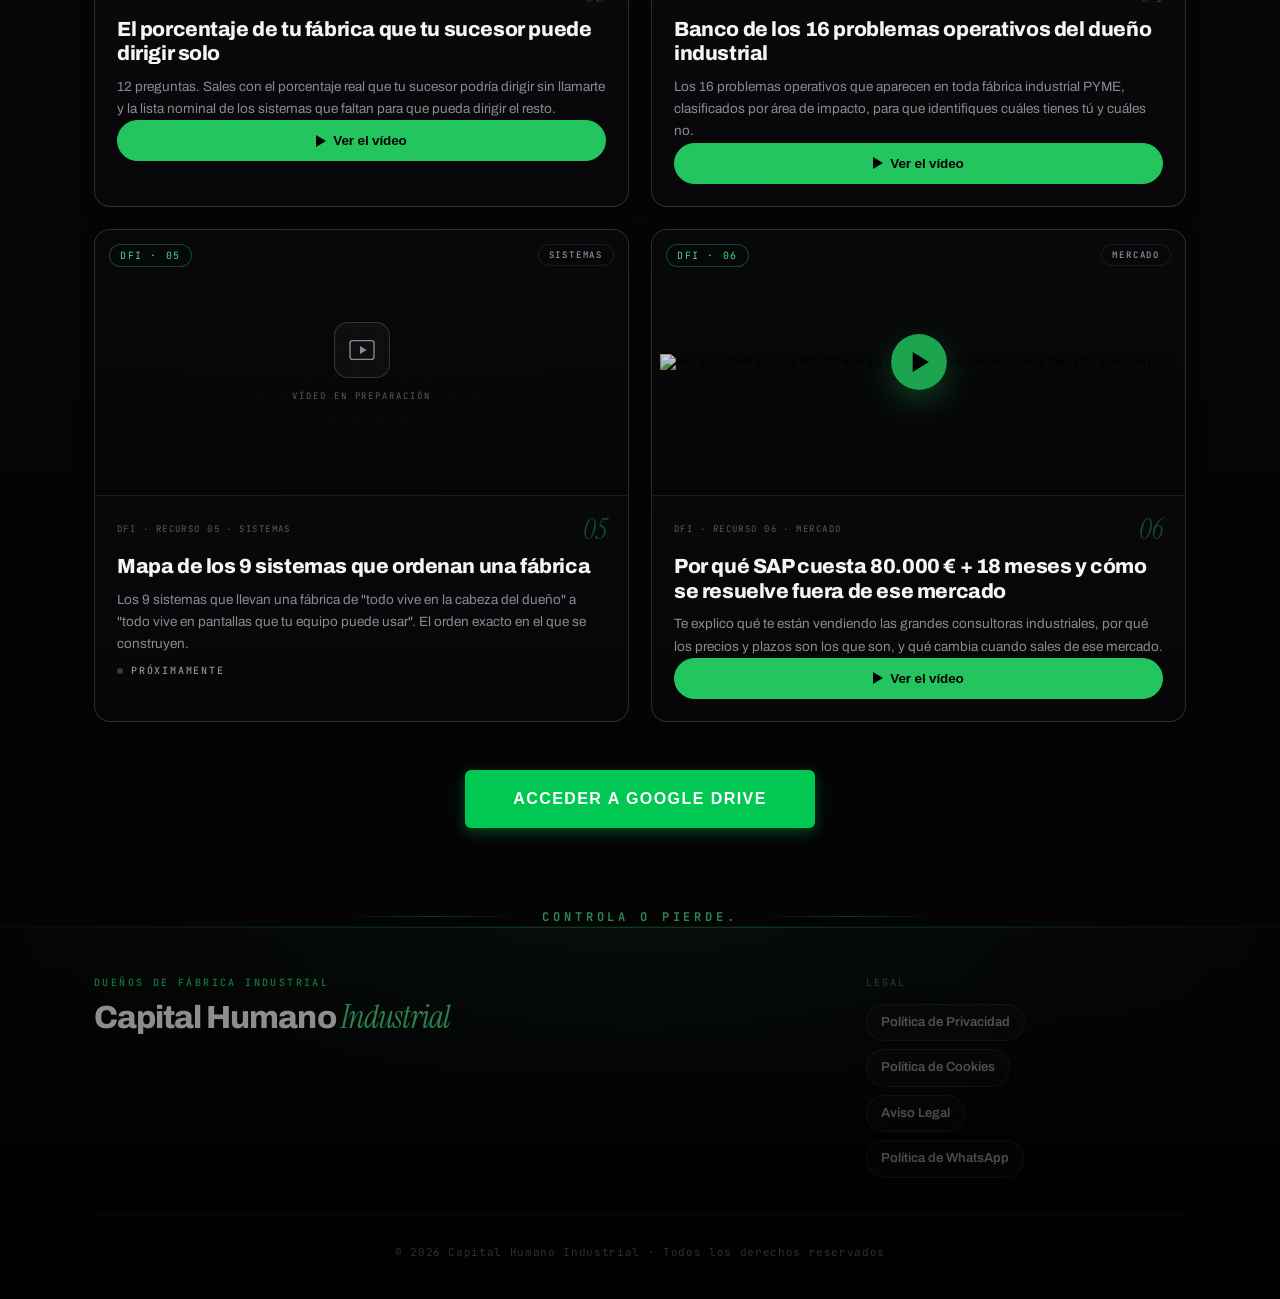
==== commit 5250e274: "loading_Zaragoza/Spain" ====
--- a/index.html
+++ b/index.html
@@ -154,7 +154,7 @@
       </div>
       <div class="catalog" id="enrCatalog"></div>
       <div class="catalogCtaWrap" data-rise>
-        <button type="button" class="driveCta" data-openform data-i18n="catalogCta">ACCEDER A LOS RECURSOS</button>
+        <button type="button" class="driveCta" data-openform data-i18n="catalogCta">ACCEDER A GOOGLE DRIVE</button>
       </div>
     </section>
   </div>
@@ -233,31 +233,6 @@
             scrolling="no">
           </iframe>
         </div>
-        <div class="enrCountryHelper" id="enrCountryHelper">
-          <label class="enrCountryLabel">Código de país para WhatsApp:</label>
-          <div class="enrCountryGrid" id="enrCountryGrid">
-            <button type="button" class="enrCountryBtn" data-code="+34">🇪🇸 +34</button>
-            <button type="button" class="enrCountryBtn" data-code="+351">🇵🇹 +351</button>
-            <button type="button" class="enrCountryBtn" data-code="+39">🇮🇹 +39</button>
-            <button type="button" class="enrCountryBtn" data-code="+33">🇫🇷 +33</button>
-            <button type="button" class="enrCountryBtn" data-code="+49">🇩🇪 +49</button>
-            <button type="button" class="enrCountryBtn" data-code="+55">🇧🇷 +55</button>
-            <button type="button" class="enrCountryBtn" data-code="+54">🇦🇷 +54</button>
-            <button type="button" class="enrCountryBtn" data-code="+56">🇨🇱 +56</button>
-            <button type="button" class="enrCountryBtn" data-code="+57">🇨🇴 +57</button>
-            <button type="button" class="enrCountryBtn" data-code="+34" data-show-all="true">+ Más</button>
-          </div>
-          <div class="enrCountryExtended" id="enrCountryExtended" style="display:none;">
-            <button type="button" class="enrCountryBtn" data-code="+1">🇺🇸 +1 USA</button>
-            <button type="button" class="enrCountryBtn" data-code="+44">🇬🇧 +44</button>
-            <button type="button" class="enrCountryBtn" data-code="+61">🇦🇺 +61</button>
-            <button type="button" class="enrCountryBtn" data-code="+81">🇯🇵 +81</button>
-            <button type="button" class="enrCountryBtn" data-code="+86">🇨🇳 +86</button>
-            <button type="button" class="enrCountryBtn" data-code="+91">🇮🇳 +91</button>
-            <button type="button" class="enrCountryBtn" data-code="+7">🇷🇺 +7</button>
-            <button type="button" class="enrCountryBtn" data-code="-">← Menos</button>
-          </div>
-        </div>
       </div>
     </div>
   </div>
--- a/css/style.css
+++ b/css/style.css
@@ -720,19 +720,6 @@
   .enrGhlSlot { border-radius: 14px; overflow: hidden; background: #fff; }
   .enrGhlSlot iframe { display: block; width: 100%; min-height: 480px; border: none; }
 
-  /* Country Code Helper */
-  .enrCountryHelper { margin-top: 12px; }
-  .enrCountryLabel { display: block; font-size: 12px; font-weight: 600; letter-spacing: 0.05em;
-    text-transform: uppercase; color: var(--text-muted); margin-bottom: 8px; }
-  .enrCountryGrid, .enrCountryExtended { display: grid; grid-template-columns: repeat(auto-fit, minmax(80px, 1fr));
-    gap: 6px; }
-  .enrCountryExtended { margin-top: 6px; }
-  .enrCountryBtn { padding: 8px 10px; border: 1px solid var(--line); border-radius: 8px;
-    background: transparent; color: var(--text-soft); font-size: 12px; font-weight: 600;
-    cursor: pointer; transition: all 0.2s ease; white-space: nowrap; text-align: center; }
-  .enrCountryBtn:hover { border-color: var(--accent); color: var(--accent); background: rgba(34,197,94,0.08); }
-  .enrCountryBtn:active { transform: scale(0.95); }
-
   /* —— Vista estantería (theater) —— */
   .shelfTheater {
     position: fixed; inset: 0; z-index: 100000;
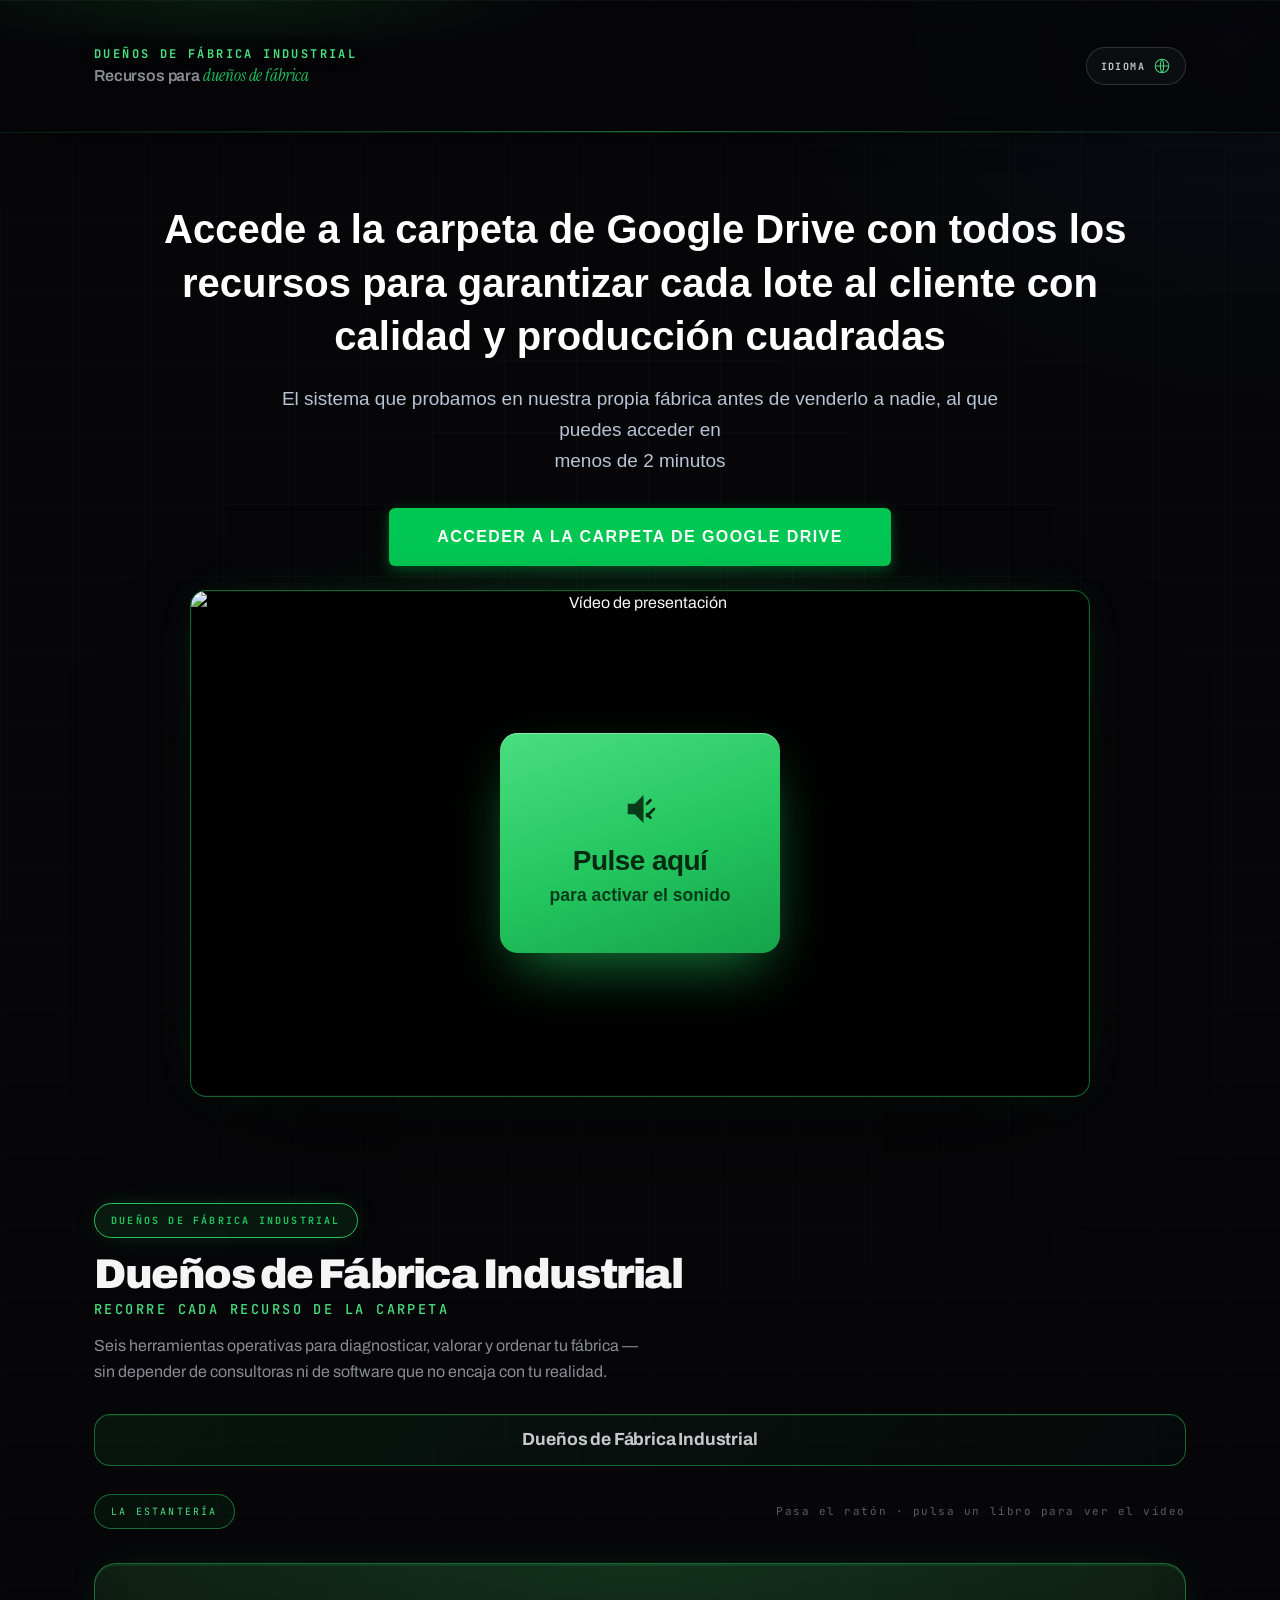
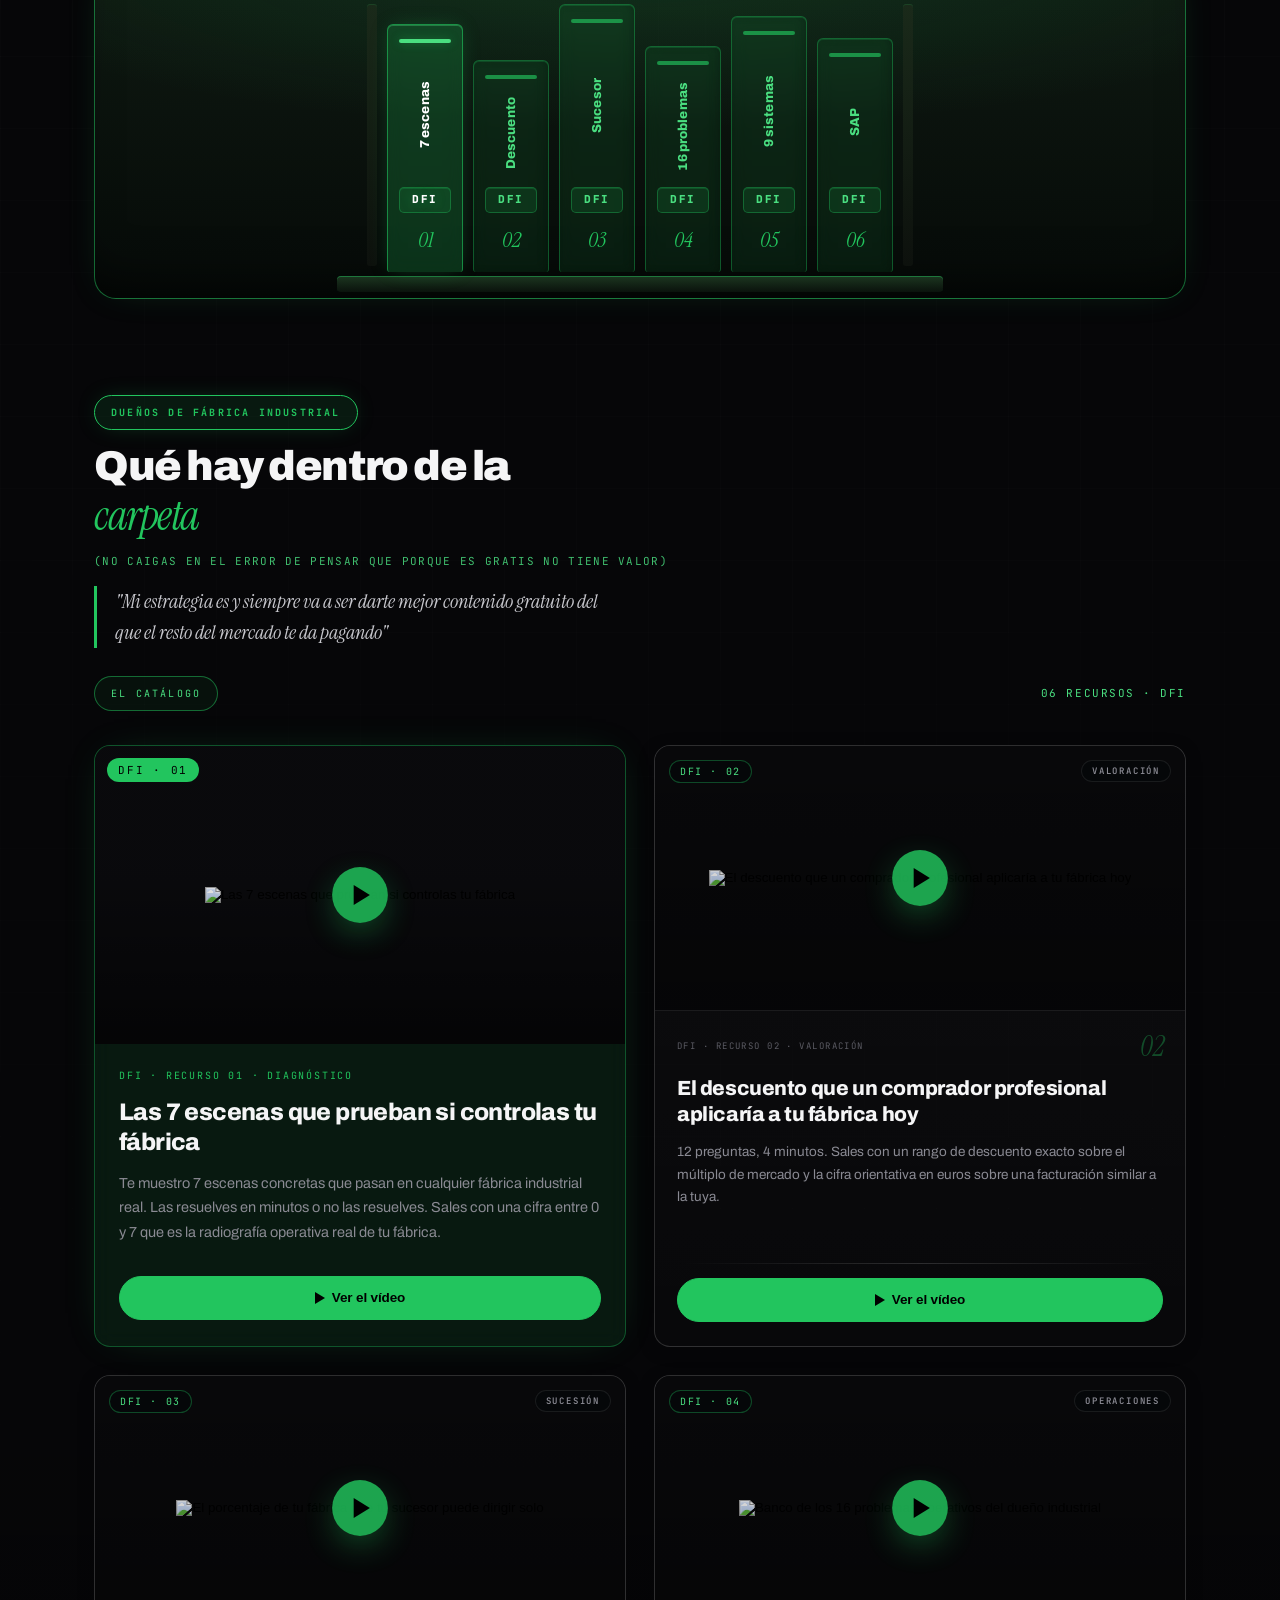
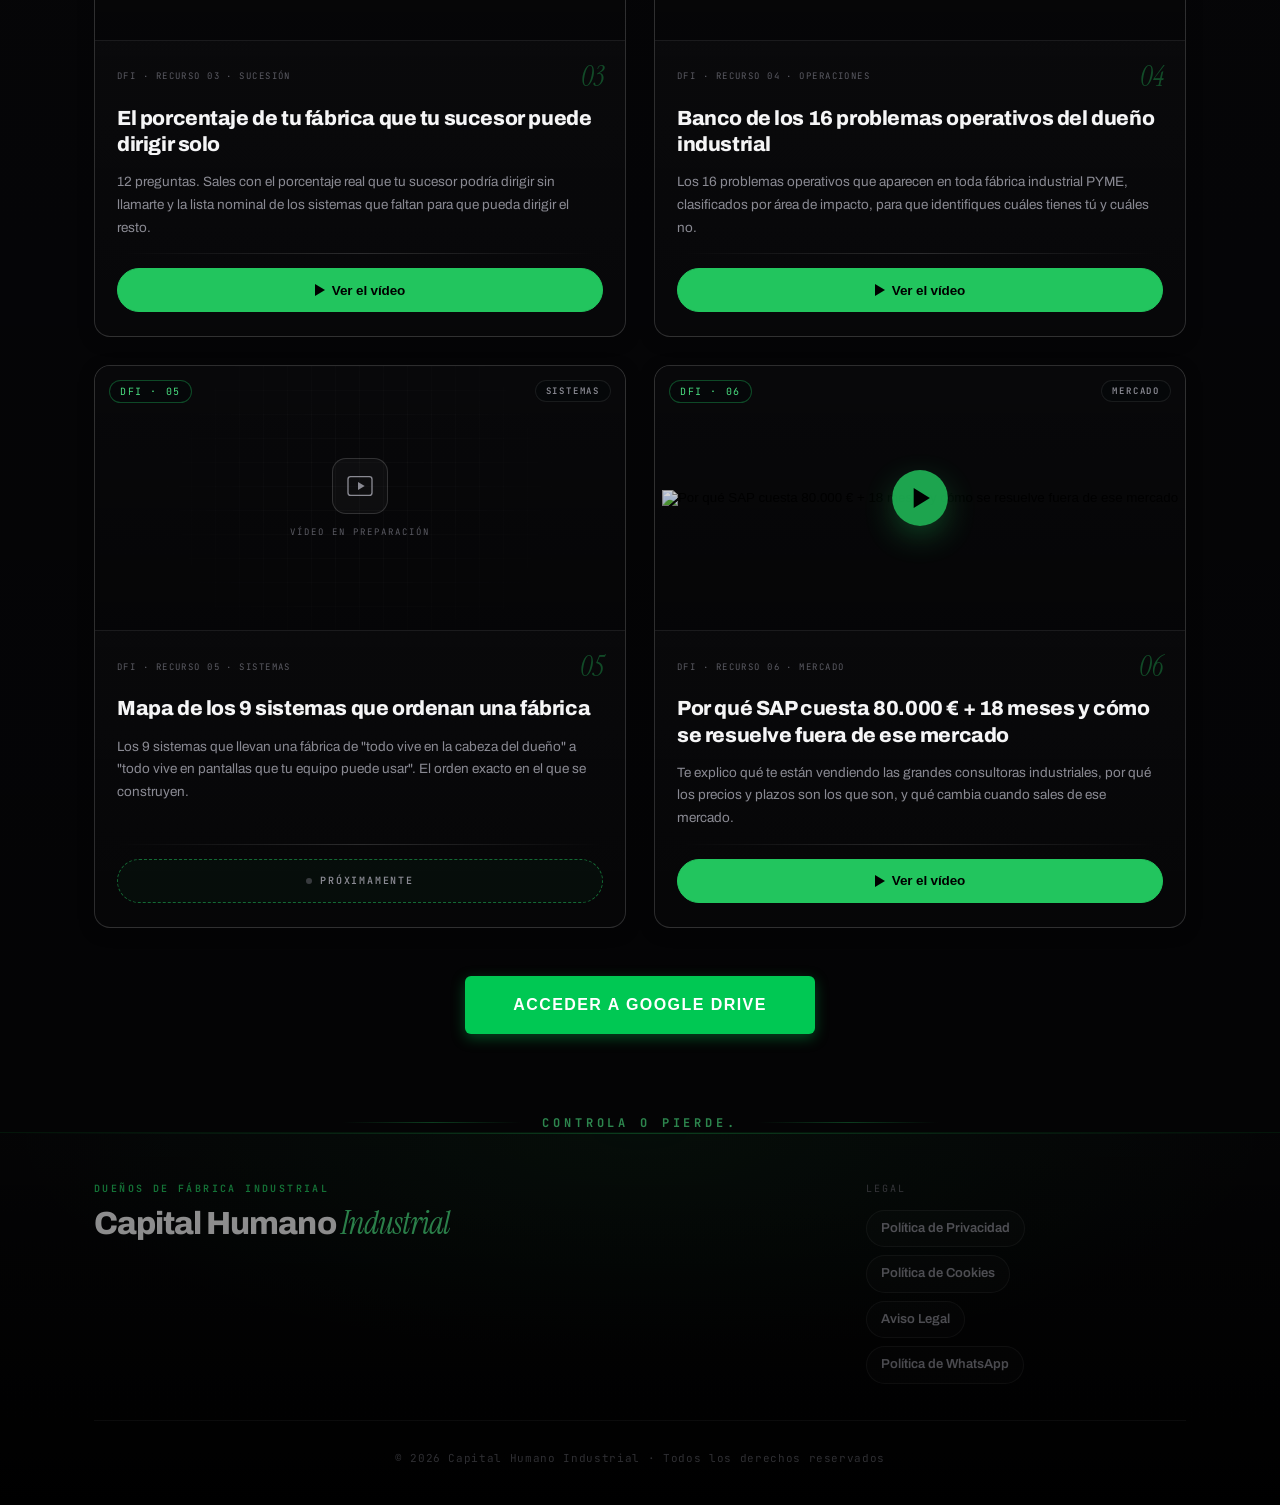
==== commit 7ec9f31d: "loading_Zaragoza/Spain" ====
--- a/index.html
+++ b/index.html
@@ -8,7 +8,7 @@
   <link rel="stylesheet" href="css/style.css">
 </head>
 <body>
-<div class="enr enr-biblioteca" id="top" data-brand="Dueños de Fábrica Industrial">
+<div class="enr enr-biblioteca" id="top" data-brand="Dueños de Fábrica Industrial" data-confirmar-url="confirmar-correo/">
 
   <header class="siteTopbar" aria-label="Cabecera del sitio">
     <div class="siteTopbarLine" aria-hidden="true"></div>
@@ -55,8 +55,8 @@
 
   <div class="inner">
     <header class="welcome">
-      <h1 class="heroLead" data-rise data-i18n="heroLead">Accede a la carpeta de Google Drive con todos los recursos para garantizar cada lote al cliente con calidad y producción cuadradas</h1>
-      <p class="heroSubhead" data-rise data-i18n="heroSubhead">El sistema que probamos en nuestra propia fábrica antes de venderlo a nadie, al que puedes acceder en menos de 2 minutos</p>
+      <h1 class="heroLead" data-rise data-i18n-html="heroLead"><span class="heroLine">Accede a la carpeta de Google Drive con todos los</span><span class="heroLine">recursos para garantizar cada lote al cliente con</span><span class="heroLine">calidad y producción cuadradas</span></h1>
+      <p class="heroSubhead" data-rise data-i18n-html="heroSubhead"><span class="heroLine">El sistema que probamos en nuestra propia fábrica antes de venderlo a nadie, al que</span><span class="heroLine">puedes acceder en</span><span class="heroLine">menos de 2 minutos</span></p>
       <div class="driveCtaWrap" data-rise>
         <button type="button" class="driveCta" data-openform data-i18n="driveCta">ACCEDER A LA CARPETA DE GOOGLE DRIVE</button>
       </div>
@@ -214,30 +214,40 @@
           <h3 class="enrFormTitle">Entra a la biblioteca <span class="serif">gratis</span></h3>
           <p class="enrFormLead">Déjanos tus datos y te abrimos la sala al instante.</p>
         </div>
-        <div class="enrGhlSlot">
-          <iframe
-            src="https://links.youfunnelcloud.com/widget/form/IjdzCD7ggZ2ONUt1MbI7"
-            id="inline-IjdzCD7ggZ2ONUt1MbI7"
-            data-layout="{'id':'INLINE'}"
-            data-trigger-type="alwaysShow"
-            data-trigger-value=""
-            data-activation-type="alwaysActivated"
-            data-activation-value=""
-            data-deactivation-type="neverDeactivate"
-            data-deactivation-value=""
-            data-form-name="Modal Optin MORTE Recursos"
-            data-height="520"
-            data-layout-iframe-id="inline-IjdzCD7ggZ2ONUt1MbI7"
-            data-form-id="IjdzCD7ggZ2ONUt1MbI7"
-            title="Modal Optin MORTE Recursos"
-            scrolling="no">
-          </iframe>
+        <div class="enrFormFields">
+          <div class="enrGhlSlot">
+            <iframe
+              src="https://links.youfunnelcloud.com/widget/form/IjdzCD7ggZ2ONUt1MbI7"
+              id="inline-IjdzCD7ggZ2ONUt1MbI7"
+              data-layout="{'id':'INLINE'}"
+              data-trigger-type="alwaysShow"
+              data-trigger-value=""
+              data-activation-type="alwaysActivated"
+              data-activation-value=""
+              data-deactivation-type="neverDeactivate"
+              data-deactivation-value=""
+              data-form-name="Modal Optin MORTE Recursos"
+              data-height="520"
+              data-layout-iframe-id="inline-IjdzCD7ggZ2ONUt1MbI7"
+              data-form-id="IjdzCD7ggZ2ONUt1MbI7"
+              title="Modal Optin MORTE Recursos"
+              scrolling="no">
+            </iframe>
+          </div>
+          <div class="enrFormSuccess" id="enrFormSuccess" hidden>
+            <p class="enrFormSuccessKicker" data-i18n="formSuccessKicker">REGISTO CONCLUÍDO</p>
+            <h4 class="enrFormSuccessTitle" data-i18n="formSuccessTitle">Verifica o teu email</h4>
+            <p class="enrFormSuccessLead" data-i18n="formSuccessLead">Te enviamos un email de Alejandro Morte con los 6 documentos y el enlace a la biblioteca. Abre tu bandeja de entrada y haz clic en «Acceder a la carpeta de Google Drive».</p>
+            <p class="enrFormSuccessFrom" data-i18n="formSuccessFrom">De: Alejandro Morte &lt;grupomorte@grupomorte.cloud&gt;</p>
+            <p class="enrFormSuccessSpam" data-i18n-html="formSuccessSpam">Se não vires, verifica <strong>SPAM</strong> e <strong>PROMOÇÕES</strong>.</p>
+          </div>
         </div>
       </div>
     </div>
   </div>
 </div>
 
+<script src="js/config.js"></script>
 <script src="js/i18n.js"></script>
 <script src="https://www.youtube.com/iframe_api" async></script>
 <script src="js/app.js"></script>
--- a/css/style.css
+++ b/css/style.css
@@ -229,27 +229,50 @@
     text-align: center;
   }
   .enr .heroLead {
+    display: flex;
+    flex-direction: column;
+    align-items: center;
     margin: 0 auto 20px;
     max-width: 1000px;
     font-family: -apple-system, BlinkMacSystemFont, "Segoe UI", Roboto, sans-serif;
     font-size: 40px;
     font-weight: 700;
-    line-height: 1.25;
+    line-height: 1.34;
     letter-spacing: normal;
     color: #ffffff;
     text-align: center;
   }
   .enr .heroLead .serif { color: var(--accent); }
   .enr .heroSubhead {
+    display: flex;
+    flex-direction: column;
+    align-items: center;
     margin: 0 auto 32px;
-    max-width: 880px;
+    max-width: 860px;
     font-family: -apple-system, BlinkMacSystemFont, "Segoe UI", Roboto, sans-serif;
     font-size: 19px;
     font-weight: 400;
-    line-height: 1.5;
+    line-height: 1.62;
     color: #b8c4d6;
     text-align: center;
   }
+  .enr .heroLine {
+    display: block;
+    width: fit-content;
+    max-width: 100%;
+  }
+  @media (min-width: 521px) {
+    .enr .heroLine { white-space: nowrap; }
+  }
+  html[lang="de"] .enr .heroLead {
+    font-size: clamp(28px, 3.2vw, 36px);
+    letter-spacing: -0.014em;
+  }
+  html[lang="de"] .enr .heroSubhead {
+    font-size: 17.5px;
+    line-height: 1.64;
+  }
+  html[lang="en"] .enr .heroLead { font-size: clamp(30px, 3.4vw, 38px); }
   .enr .driveCtaWrap { display: flex; flex-direction: column; align-items: center; gap: 18px; margin-top: 0; }
   .enr .driveCta {
     display: inline-block;
@@ -453,11 +476,11 @@
   .enr .spine.accent .spineCap { background: var(--accent-soft); opacity: 1; box-shadow: 0 0 10px var(--accent-glow); }
   .enr .spine.accent .spineTitle { color: #fff; }
 
-  .enr .catalog { display: grid; grid-template-columns: repeat(2, 1fr); gap: 22px; }
+  .enr .catalog { display: grid; grid-template-columns: repeat(2, 1fr); gap: 28px; align-items: stretch; }
 
   /* —— Card base —— */
   .enr .ficha {
-    position: relative; display: flex; flex-direction: column;
+    position: relative; display: flex; flex-direction: column; height: 100%;
     border-radius: var(--radius);
     overflow: hidden; scroll-margin-top: 24px;
     transition: transform 0.25s ease, box-shadow 0.25s ease, background 0.25s ease, border-color 0.25s ease;
@@ -521,10 +544,14 @@
     padding: 4px 10px;
     backdrop-filter: blur(6px);
   }
-  .enr .ficha--pro .fichaBody { padding: 20px 22px 22px; gap: 0; }
+  .enr .ficha--pro .fichaBody {
+    flex: 1;
+    padding: 22px 22px 24px;
+    gap: 14px;
+  }
   .enr .ficha--pro .fichaHead {
     display: flex; align-items: center; justify-content: space-between; gap: 12px;
-    margin-bottom: 10px;
+    margin-bottom: 0;
   }
   .enr .ficha--pro .fichaModule {
     font-size: 9px;
@@ -550,25 +577,28 @@
     font-size: clamp(1.05rem, 2vw, 1.28rem);
     font-weight: 800;
     letter-spacing: -0.02em;
-    line-height: 1.2;
+    line-height: 1.28;
     color: var(--text);
   }
   .enr .ficha--pro .fichaSummary {
-    margin-top: 10px;
+    margin-top: 0;
+    flex: 1 1 auto;
     font-size: 13.5px;
-    line-height: 1.65;
+    line-height: 1.68;
     color: var(--text-muted);
     display: -webkit-box;
-    -webkit-line-clamp: 3;
+    -webkit-line-clamp: 4;
     -webkit-box-orient: vertical;
     overflow: hidden;
   }
   .enr .ficha--pro .fichaDivider {
+    display: block;
     height: 1px;
-    margin: 18px 0 16px;
+    flex-shrink: 0;
+    margin: auto 0 0;
     background: linear-gradient(90deg, transparent, var(--line-strong), transparent);
   }
-  .enr .ficha--pro .fichaLinks { margin-top: 0; }
+  .enr .ficha--pro .fichaLinks { margin-top: 0; padding-top: 0; }
 
   /* Área de vídeo pendente — cards pro */
   .enr .fichaThumbPro {
@@ -612,12 +642,18 @@
     color: var(--text-faint);
   }
   .enr .fichaStatusBadge {
-    display: inline-flex; align-items: center; gap: 8px;
+    display: inline-flex; align-items: center; justify-content: center; gap: 8px;
+    flex: 1 1 100%;
+    width: 100%;
+    min-height: 44px;
     font-family: var(--f-mono);
     font-size: 10px; font-weight: 600;
     letter-spacing: 0.18em; text-transform: uppercase;
     color: var(--text-muted);
-    padding: 8px 0 0;
+    padding: 12px 16px;
+    border-radius: var(--radius-pill);
+    border: 1px dashed var(--line-accent);
+    background: rgba(34,197,94,0.04);
   }
   .enr .fichaStatusDot {
     width: 6px; height: 6px; border-radius: 50%;
@@ -635,20 +671,44 @@
   .enr .ficha:hover .fichaPlay { transform: scale(1); opacity: 1; }
   .enr .fichaPlayTri { width: 0; height: 0; margin-left: 4px; border-style: solid; border-width: 11px 0 11px 18px; border-color: transparent transparent transparent #000; }
   .enr .fichaRef { position: absolute; top: 12px; left: 12px; z-index: 2; font-family: var(--f-mono); font-size: 11px; letter-spacing: 0.16em; color: #000; background: var(--accent); border-radius: var(--radius-pill); padding: 5px 11px; }
-  .enr .fichaBody { display: flex; flex-direction: column; padding: 22px 24px 24px; }
+  .enr .fichaBody {
+    display: flex; flex-direction: column; flex: 1 1 auto;
+    gap: 14px;
+    padding: 24px 24px 26px;
+  }
   .enr .fichaHead { display: block; }
   .enr .fichaModule { font-family: var(--f-mono); font-size: 10px; letter-spacing: 0.18em; color: var(--accent); }
-  .enr .fichaTitle { margin-top: 8px; font-size: clamp(1.2rem, 2.4vw, 1.5rem); font-weight: 800; letter-spacing: -0.025em; line-height: 1.15; }
-  .enr .fichaSummary { margin-top: 12px; font-size: 14.5px; line-height: 1.6; color: var(--text-muted); }
+  .enr .fichaTitle { margin-top: 0; font-size: clamp(1.2rem, 2.4vw, 1.5rem); font-weight: 800; letter-spacing: -0.025em; line-height: 1.25; }
+  .enr .fichaSummary { margin-top: 0; flex: 1 1 auto; font-size: 14.5px; line-height: 1.68; color: var(--text-muted); }
   .enr .fichaDivider { display: none; }
-  .enr .fichaLinks { display: flex; flex-wrap: wrap; gap: 10px; margin-top: 22px; }
-  .enr .fichaLink { display: inline-flex; align-items: center; gap: 7px; flex: 1 1 auto; justify-content: center; font-size: 13.5px; font-weight: 700; letter-spacing: -0.01em; padding: 12px 16px; border-radius: var(--radius-pill); border: 1px solid var(--line-strong); color: var(--text-soft); background: rgba(255,255,255,0.02); cursor: pointer; transition: transform 0.18s ease, border-color 0.2s ease, background 0.2s ease, color 0.2s ease; }
+  .enr .fichaLinks {
+    display: flex; flex-direction: row; flex-wrap: nowrap;
+    align-items: stretch; gap: 12px;
+    margin-top: auto; padding-top: 18px;
+    width: 100%;
+  }
+  .enr .fichaLink {
+    display: inline-flex; align-items: center; justify-content: center; gap: 7px;
+    flex: 1 1 0; min-width: 0; min-height: 44px;
+    font-size: 13.5px; font-weight: 700; letter-spacing: -0.01em;
+    padding: 12px 16px; border-radius: var(--radius-pill);
+    border: 1px solid var(--line-strong); color: var(--text-soft);
+    background: rgba(255,255,255,0.02); cursor: pointer;
+    transition: transform 0.18s ease, border-color 0.2s ease, background 0.2s ease, color 0.2s ease;
+  }
   .enr .fichaLink:hover { transform: translateY(-2px); border-color: var(--line-accent); color: var(--accent); background: rgba(34,197,94,0.06); }
   .enr .fichaLinkPrimary { color: #000; background: var(--accent); border-color: var(--accent); }
   .enr .fichaLinkPrimary:hover { color: #000; background: var(--accent-soft); box-shadow: 0 12px 32px -12px rgba(34,197,94,0.55); }
   .enr .fichaPlaceholder { display: grid; place-items: center; width: 100%; height: 100%; background: rgba(34, 197, 94, 0.06); }
   .enr .fichaPlaceholderIcon { font-size: 2.4rem; color: var(--accent-soft); opacity: 0.55; }
-  .enr .fichaLinkPending { display: inline-flex; align-items: center; justify-content: center; flex: 1 1 auto; font-size: 13.5px; font-weight: 700; padding: 12px 16px; border-radius: var(--radius-pill); border: 1px dashed var(--line-accent); color: var(--text-muted); background: rgba(34,197,94,0.04); }
+  .enr .fichaLinkPending {
+    display: inline-flex; align-items: center; justify-content: center;
+    flex: 1 1 0; min-width: 0; min-height: 44px;
+    font-size: 13.5px; font-weight: 700;
+    padding: 12px 16px; border-radius: var(--radius-pill);
+    border: 1px dashed var(--line-accent); color: var(--text-muted);
+    background: rgba(34,197,94,0.04);
+  }
   .enr .fichaLinkPlay { width: 0; height: 0; border-style: solid; border-width: 6px 0 6px 10px; border-color: transparent transparent transparent currentColor; }
 
   .enr .footer { display: flex; align-items: center; justify-content: space-between; gap: 16px; flex-wrap: wrap; max-width: var(--maxw); margin: 110px auto 0; padding: 26px 24px 44px; border-top: 1px solid var(--line); font-family: var(--f-mono); font-size: 10px; letter-spacing: 0.16em; color: var(--text-faint); }
@@ -717,8 +777,35 @@
   .enrFormTitle { font-size: clamp(1.4rem, 3.5vw, 1.8rem); font-weight: 900; letter-spacing: -0.03em; color: var(--text); margin: 0; }
   .enrFormTitle .serif { color: var(--accent-soft); font-style: italic; }
   .enrFormLead { margin: 0; font-size: 13.5px; line-height: 1.6; color: var(--text-muted); }
+  .enrFormFields {
+    display: flex; flex-direction: column; gap: 0;
+    border-radius: 14px; overflow: hidden;
+    background: #fff; border: 1px solid rgba(0,0,0,0.08);
+    box-shadow: 0 1px 0 rgba(255,255,255,0.04) inset;
+  }
   .enrGhlSlot { border-radius: 14px; overflow: hidden; background: #fff; }
   .enrGhlSlot iframe { display: block; width: 100%; min-height: 480px; border: none; }
+  .enrFormSuccess {
+    display: none; padding: 28px 22px 24px; text-align: center;
+    background: #fafafa; border-top: 1px solid rgba(0,0,0,0.08);
+  }
+  .enrFormFields.is-submitted .enrGhlSlot { display: none; }
+  .enrFormFields.is-submitted .enrFormSuccess { display: block; }
+  .enrFormSuccessKicker {
+    margin: 0 0 10px; font-family: var(--f-mono); font-size: 11px;
+    letter-spacing: 0.24em; text-transform: uppercase; color: #16a34a; font-weight: 700;
+  }
+  .enrFormSuccessTitle {
+    margin: 0 0 12px; font-size: 1.35rem; font-weight: 900; color: #18181b; letter-spacing: -0.03em;
+  }
+  .enrFormSuccessLead {
+    margin: 0 0 14px; font-size: 14px; line-height: 1.6; color: #52525b;
+  }
+  .enrFormSuccessFrom {
+    margin: 0 0 10px; font-size: 12px; font-weight: 600; color: #71717a;
+    font-family: var(--f-mono);
+  }
+  .enrFormSuccessSpam { margin: 0; font-size: 12px; line-height: 1.5; color: #71717a; }
 
   /* —— Vista estantería (theater) —— */
   .shelfTheater {
@@ -1089,10 +1176,23 @@
 
 
   @media (max-width: 900px) {
-    .enr .heroLead { font-size: 32px; }
-    .enr .heroSubhead { font-size: 17px; }
+    .enr .heroLead { font-size: 30px; }
+    .enr .heroSubhead { font-size: 16.5px; }
+    html[lang="de"] .enr .heroLead { font-size: 26px; }
+    html[lang="de"] .enr .heroSubhead { font-size: 15.5px; }
+    html[lang="en"] .enr .heroLead { font-size: 28px; }
+  }
+  @media (max-width: 520px) {
+    .enr .heroLead { font-size: clamp(22px, 6.4vw, 28px); }
+    .enr .heroSubhead { font-size: clamp(14px, 4vw, 16px); }
+    html[lang="de"] .enr .heroLead { font-size: clamp(20px, 5.8vw, 25px); }
   }
   @media (max-width: 820px) { .enr .catalog { grid-template-columns: 1fr; } }
+  @media (max-width: 540px) {
+    .enr .fichaLinks { flex-direction: column; flex-wrap: wrap; }
+    .enr .fichaLink,
+    .enr .fichaLinkPending { flex: 1 1 auto; width: 100%; }
+  }
   @media (max-width: 560px) {
     .enr .hint { display: none; }
     .enr .brandKicker { font-size: 13px; letter-spacing: 0.14em; white-space: normal; text-align: center; max-width: 92vw; }
